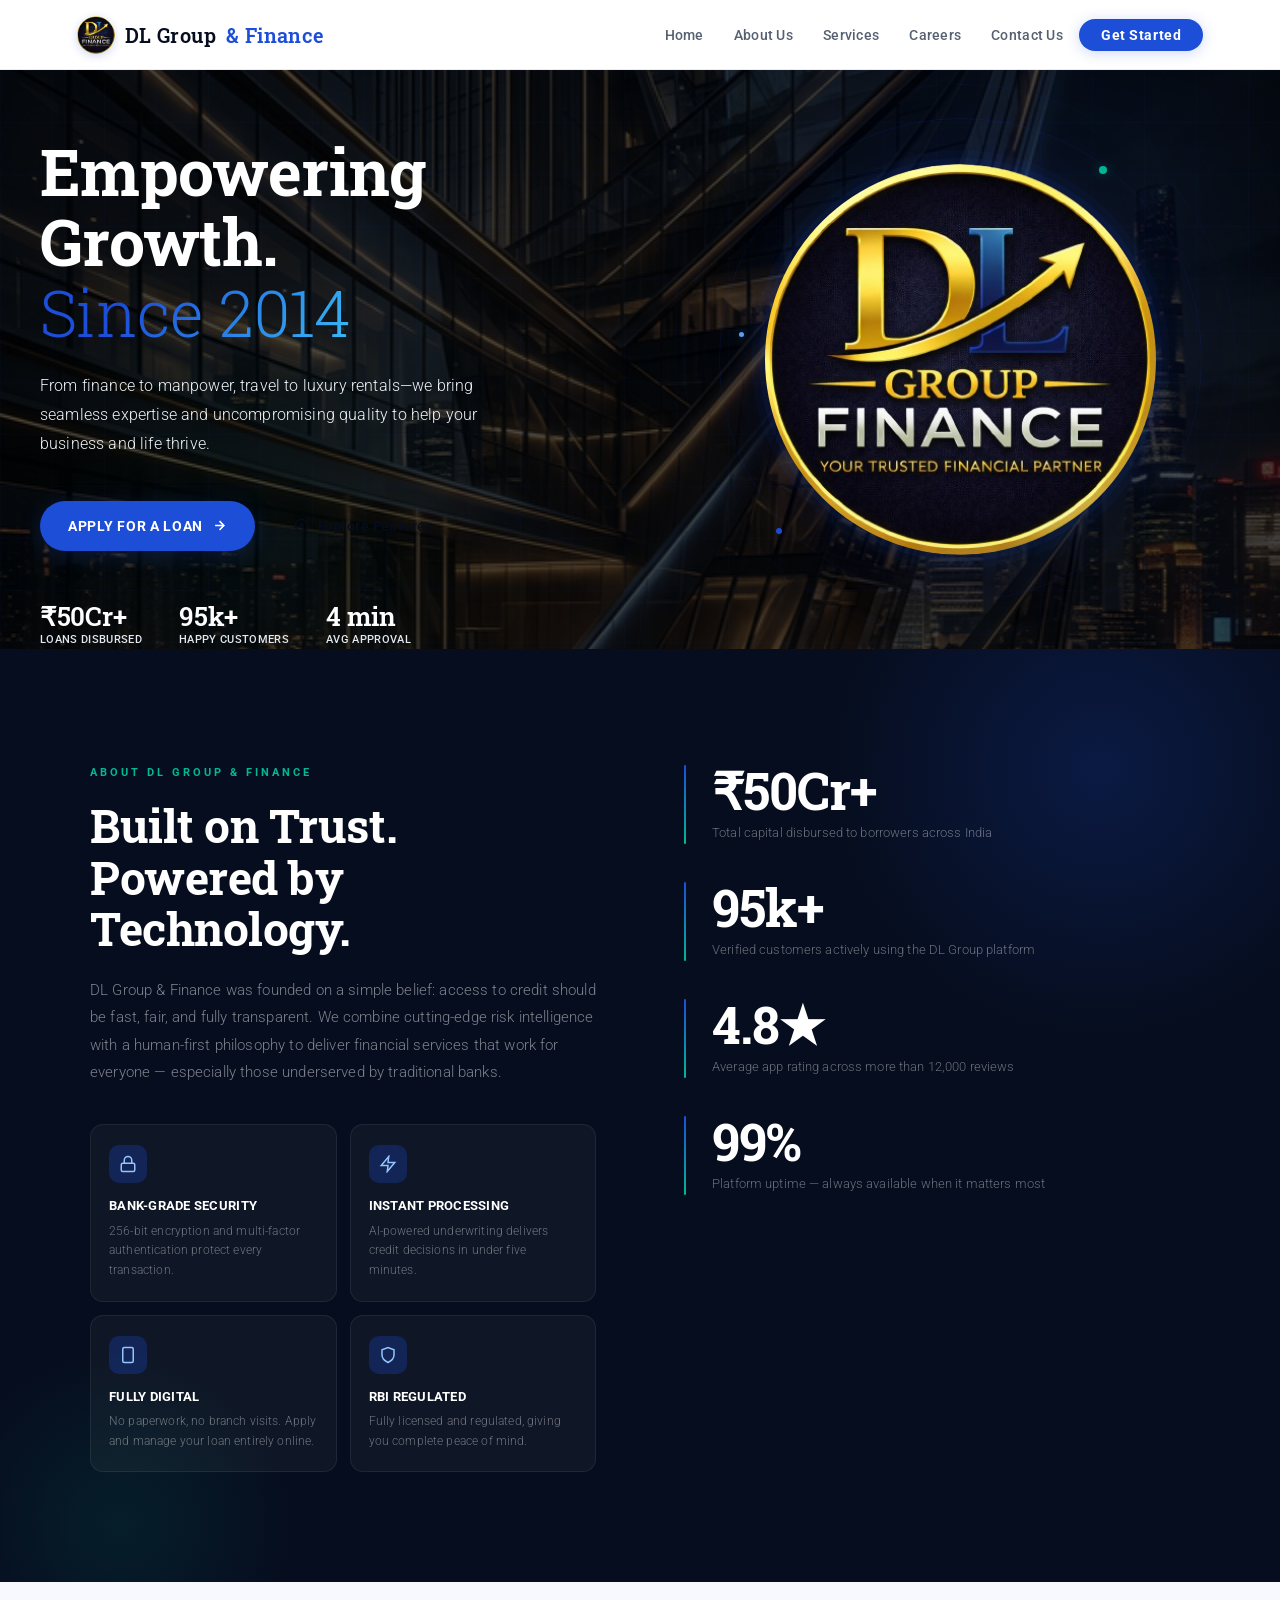
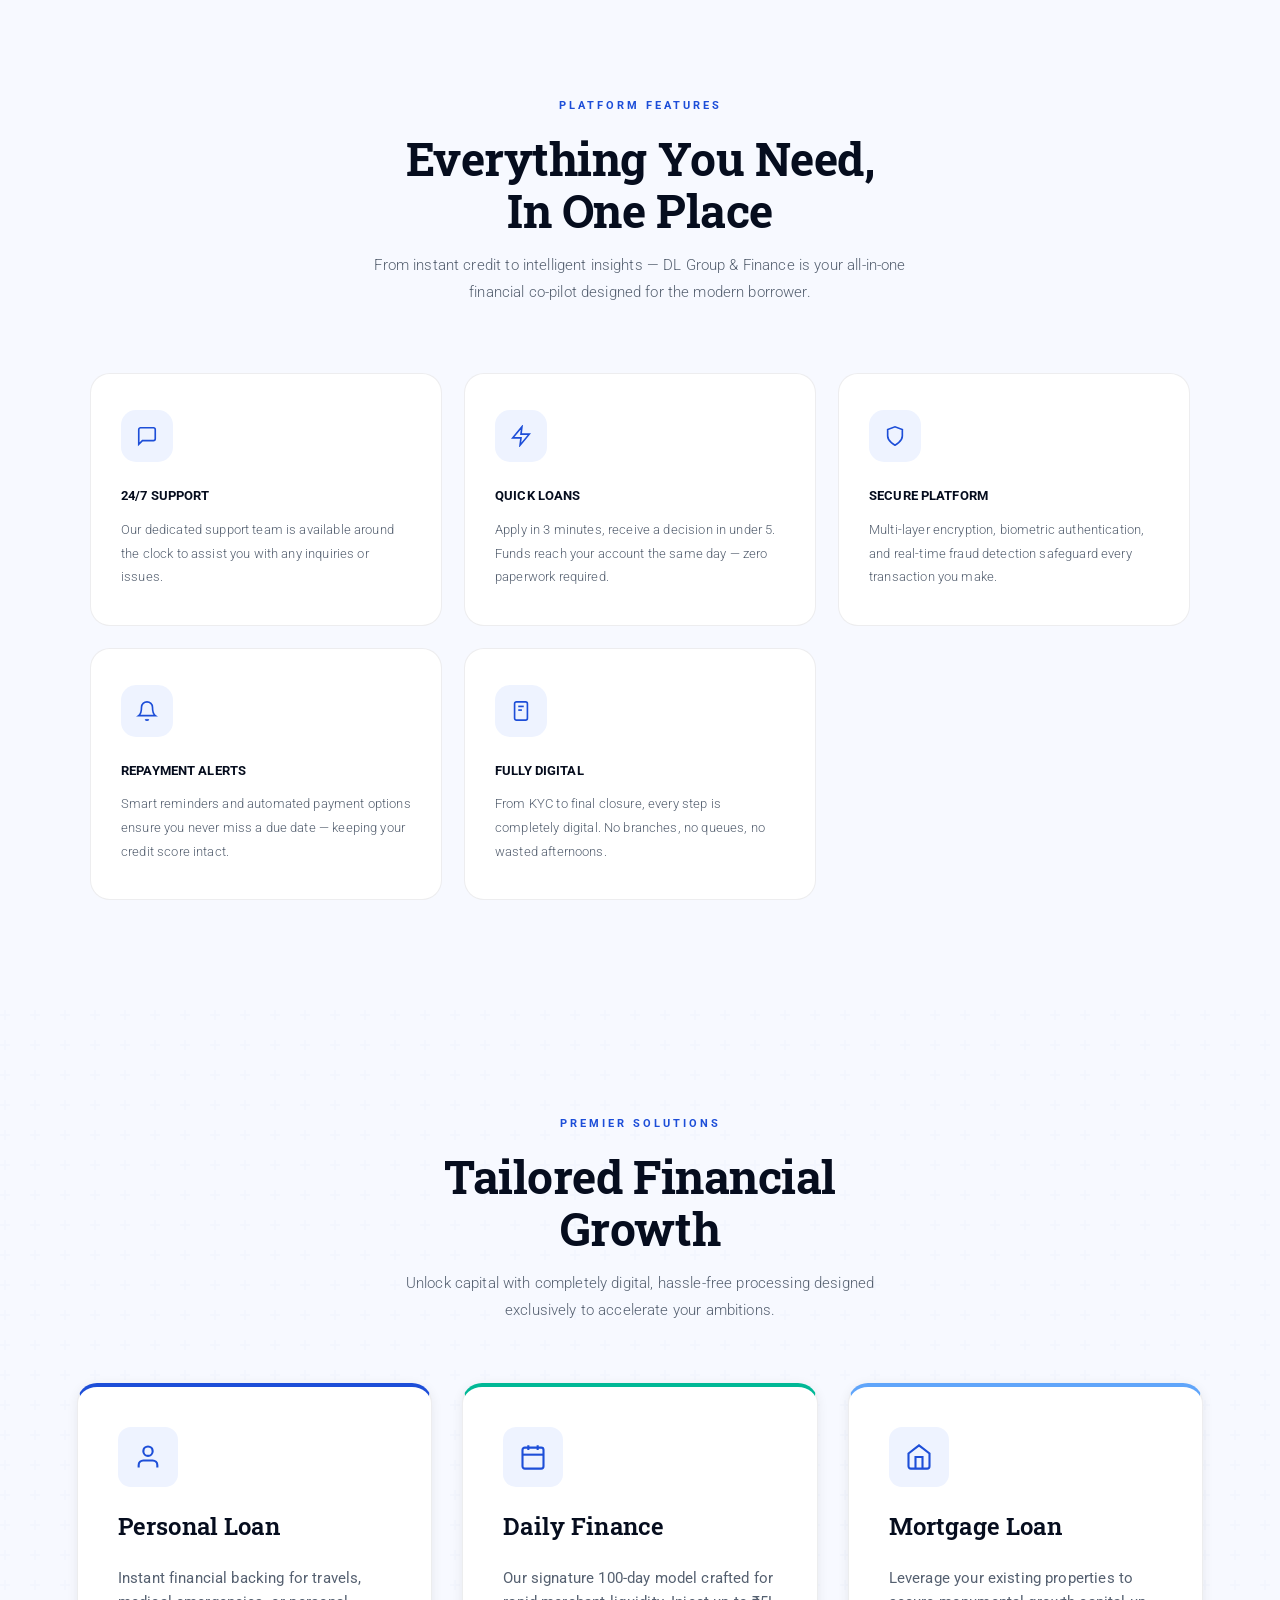
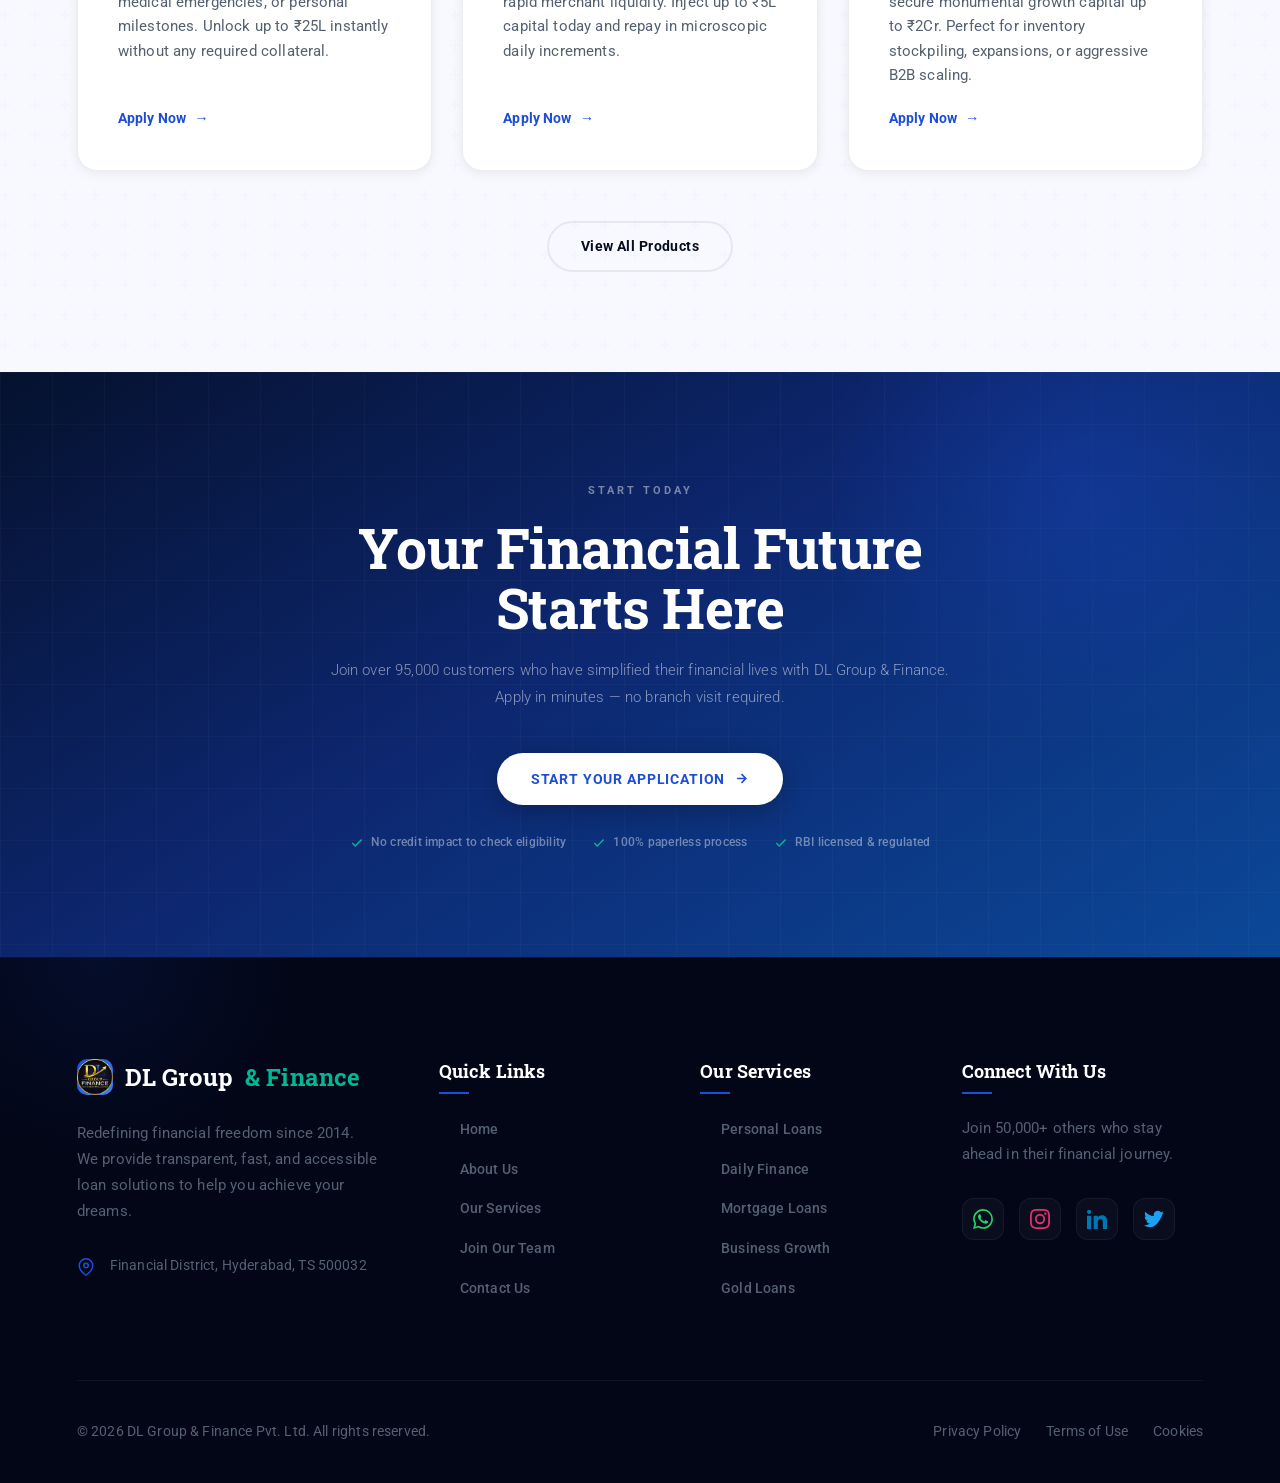
==== index.html @ 37308abe "Initial commit - Comprehensive UI/UX update and responsive fixes" ====
<!DOCTYPE html>
<html lang="en">

<head>
    <meta charset="UTF-8">
    <meta name="viewport" content="width=device-width, initial-scale=1.0">
    <title>DL Group &amp; Finance — Smart Lending, Simplified</title>
    <link rel="preconnect" href="https://fonts.googleapis.com">
    <link
        href="https://fonts.googleapis.com/css2?family=Roboto:ital,wght@0,300;0,400;0,500;0,700;0,900;1,300;1,400;1,500&family=Roboto+Slab:wght@300;400;500;600;700&display=swap"
        rel="stylesheet">
    <link rel="stylesheet" href="style.css">
</head>

<body>

    <div id="loader" role="status" aria-label="Loading DL Group &amp; Finance">
        <div
            style="margin-bottom: 20px; width: 100px; height: 100px; border-radius: 50%; overflow: hidden; box-shadow: 0 0 20px rgba(0,0,0,0.5);">
            <img src="dl_logo_circle.png" alt="DL Logo" style="width: 100%; height: 100%; object-fit: cover;">
        </div>
        <div class="loader-mark">DL Group <span>&amp; Finance</span></div>
        <div class="loader-track">
            <div class="loader-fill"></div>
        </div>
    </div>
    <nav id="navbar">
        <a href="index.html" class="nav-logo">
            <div class="nav-logo-badge">
                <img src="dl_logo_circle.png" alt="DL Logo">
            </div>
            DL Group <span>&amp; Finance</span>
        </a>
        <ul class="nav-links">
            <li><a href="index.html">Home</a></li>
            <li><a href="about.html">About Us</a></li>
            <li><a href="services.html">Services</a></li>
            <li><a href="careers.html">Careers</a></li>
            <li><a href="contact.html">Contact Us</a></li>
            <li><a href="contact.html" class="nav-cta">Get Started</a></li>
        </ul>
        <button class="hamburger" id="hamburger" aria-label="Toggle menu" aria-expanded="false">
            <span></span><span></span><span></span>
        </button>
    </nav>
    <div class="mobile-menu" id="mobileMenu">
        <a href="index.html">Home</a>
        <a href="about.html">About Us</a>
        <a href="services.html">Services</a>
        <a href="careers.html">Careers</a>
        <a href="contact.html">Contact Us</a>
        <a href="contact.html" class="nav-cta">Get Started</a>
    </div>

    <!-- HERO -->
    <section id="home">
        <div class="hero-orb orb-1"></div>
        <div class="hero-orb orb-2"></div>
        <div class="hero-inner">

            <div class="hero-content">
                <div class="hero-pill">
                    <div class="hero-pill-dot">
                        <svg width="10" height="10" fill="none" stroke="currentColor" stroke-width="2.5"
                            viewBox="0 0 24 24">
                            <path d="M13 2L3 14h9l-1 8 10-12h-9l1-8z" />
                        </svg>
                    </div>
                    Your Trusted Financial Partner
                </div>
                <h1 class="hero-title">Empowering Growth.<br><em>Since 2014</em></h1>
                <p class="hero-sub">From finance to manpower, travel to luxury rentals—we bring seamless expertise and
                    uncompromising quality to help your business and life thrive.</p>
                <div class="hero-actions">
                    <a href="services.html" class="btn-primary">
                        Apply for a Loan
                        <svg class="arr" width="15" height="15" fill="none" stroke="currentColor" stroke-width="2.5"
                            viewBox="0 0 24 24">
                            <path d="M5 12h14M12 5l7 7-7 7" />
                        </svg>
                    </a>
                    <a href="services.html" class="btn-ghost">
                        <svg width="15" height="15" fill="none" stroke="currentColor" stroke-width="2"
                            viewBox="0 0 24 24">
                            <circle cx="12" cy="12" r="10" />
                            <path d="M10 15l5-3-5-3v6z" />
                        </svg>
                        Explore Features
                    </a>
                </div>
                <div class="hero-trust">
                    <div class="trust-item"><span class="trust-val">₹50Cr+</span><span class="trust-lbl">Loans
                            Disbursed</span></div>
                    <div class="trust-div"></div>
                    <div class="trust-item"><span class="trust-val">95k+</span><span class="trust-lbl">Happy
                            Customers</span></div>
                    <div class="trust-div"></div>
                    <div class="trust-item"><span class="trust-val">4 min</span><span class="trust-lbl">Avg
                            Approval</span></div>
                </div>
            </div>

            <div class="hero-visual">
                <div class="logo-showcase">
                    <!-- Animated rings -->
                    <div class="logo-ring logo-ring-1"></div>
                    <div class="logo-ring logo-ring-2"></div>
                    <div class="logo-ring logo-ring-3"></div>

                    <!-- Orbital dots -->
                    <div class="orbit-dot orbit-dot-1"></div>
                    <div class="orbit-dot orbit-dot-2"></div>
                    <div class="orbit-dot orbit-dot-3"></div>

                    <!-- Round logo -->
                    <div class="logo-img-wrapper">
                        <img src="dl_logo_circle.png" alt="DL Group & Finance Logo">
                    </div>

                    <!-- Removed Floating widgets as requested -->
                </div>
            </div>

        </div>
    </section>

    <!-- ABOUT -->
    <section id="about">
        <div class="about-inner">
            <div class="reveal">
                <span class="eyebrow">About DL Group &amp; Finance</span>
                <h2 class="about-title">Built on Trust.<br>Powered by Technology.</h2>
                <p class="about-body">DL Group &amp; Finance was founded on a simple belief: access to credit should be
                    fast, fair, and fully transparent. We combine cutting-edge risk intelligence with a human-first
                    philosophy to deliver financial services that work for everyone — especially those underserved by
                    traditional banks.</p>
                <div class="pillars">
                    <div class="pillar reveal d1">
                        <div class="pillar-icon">
                            <svg width="18" height="18" fill="none" stroke="currentColor" stroke-width="2"
                                viewBox="0 0 24 24">
                                <rect x="3" y="11" width="18" height="11" rx="2" />
                                <path d="M7 11V7a5 5 0 0 1 10 0v4" />
                            </svg>
                        </div>
                        <div class="pillar-t">Bank-Grade Security</div>
                        <div class="pillar-d">256-bit encryption and multi-factor authentication protect every
                            transaction.</div>
                    </div>
                    <div class="pillar reveal d2">
                        <div class="pillar-icon">
                            <svg width="18" height="18" fill="none" stroke="currentColor" stroke-width="2"
                                viewBox="0 0 24 24">
                                <path d="M13 2L3 14h9l-1 8 10-12h-9l1-8z" />
                            </svg>
                        </div>
                        <div class="pillar-t">Instant Processing</div>
                        <div class="pillar-d">AI-powered underwriting delivers credit decisions in under five minutes.
                        </div>
                    </div>
                    <div class="pillar reveal d3">
                        <div class="pillar-icon">
                            <svg width="18" height="18" fill="none" stroke="currentColor" stroke-width="2"
                                viewBox="0 0 24 24">
                                <rect x="5" y="2" width="14" height="20" rx="2" />
                                <line x1="12" y1="18" x2="12.01" y2="18" />
                            </svg>
                        </div>
                        <div class="pillar-t">Fully Digital</div>
                        <div class="pillar-d">No paperwork, no branch visits. Apply and manage your loan entirely
                            online.</div>
                    </div>
                    <div class="pillar reveal d4">
                        <div class="pillar-icon">
                            <svg width="18" height="18" fill="none" stroke="currentColor" stroke-width="2"
                                viewBox="0 0 24 24">
                                <path d="M12 22s8-4 8-10V5l-8-3-8 3v7c0 6 8 10 8 10z" />
                            </svg>
                        </div>
                        <div class="pillar-t">RBI Regulated</div>
                        <div class="pillar-d">Fully licensed and regulated, giving you complete peace of mind.</div>
                    </div>
                </div>
            </div>

            <div class="about-stats reveal d2">
                <div class="bstat">
                    <div class="bstat-num">₹50<span>Cr+</span></div>
                    <div class="bstat-lbl">Total capital disbursed to borrowers across India</div>
                </div>
                <div class="bstat">
                    <div class="bstat-num">95<span>k+</span></div>
                    <div class="bstat-lbl">Verified customers actively using the DL Group platform</div>
                </div>
                <div class="bstat">
                    <div class="bstat-num">4.8<span>★</span></div>
                    <div class="bstat-lbl">Average app rating across more than 12,000 reviews</div>
                </div>
                <div class="bstat">
                    <div class="bstat-num">99<span>%</span></div>
                    <div class="bstat-lbl">Platform uptime — always available when it matters most</div>
                </div>
            </div>
        </div>
    </section>

    <!-- FEATURES -->
    <section id="features">
        <div class="sec-head reveal">
            <span class="eyebrow" style="color:var(--primary);">Platform Features</span>
            <h2 class="sec-title">Everything You Need,<br>In One Place</h2>
            <p class="sec-sub">From instant credit to intelligent insights — DL Group &amp; Finance is your all-in-one
                financial co-pilot designed for the modern borrower.</p>
        </div>
        <div class="feat-grid">

            <div class="feat-card reveal d1">
                <div class="feat-icon">
                    <svg width="22" height="22" fill="none" stroke="currentColor" stroke-width="1.8"
                        viewBox="0 0 24 24">
                        <path d="M21 15a2 2 0 0 1-2 2H7l-4 4V5a2 2 0 0 1 2-2h14a2 2 0 0 1 2 2z" />
                    </svg>
                </div>
                <div class="feat-t">24/7 Support</div>
                <div class="feat-d">Our dedicated support team is available around the clock to assist you with any
                    inquiries or issues.</div>
            </div>

            <div class="feat-card reveal d3">
                <div class="feat-icon">
                    <svg width="22" height="22" fill="none" stroke="currentColor" stroke-width="1.8"
                        viewBox="0 0 24 24">
                        <path d="M13 2L3 14h9l-1 8 10-12h-9l1-8z" />
                    </svg>
                </div>
                <div class="feat-t">Quick Loans</div>
                <div class="feat-d">Apply in 3 minutes, receive a decision in under 5. Funds reach your account the same
                    day — zero paperwork required.</div>
            </div>

            <div class="feat-card reveal d1">
                <div class="feat-icon">
                    <svg width="22" height="22" fill="none" stroke="currentColor" stroke-width="1.8"
                        viewBox="0 0 24 24">
                        <path d="M12 22s8-4 8-10V5l-8-3-8 3v7c0 6 8 10 8 10z" />
                    </svg>
                </div>
                <div class="feat-t">Secure Platform</div>
                <div class="feat-d">Multi-layer encryption, biometric authentication, and real-time fraud detection
                    safeguard every transaction you make.</div>
            </div>

            <div class="feat-card reveal d2">
                <div class="feat-icon">
                    <svg width="22" height="22" fill="none" stroke="currentColor" stroke-width="1.8"
                        viewBox="0 0 24 24">
                        <path d="M18 8A6 6 0 0 0 6 8c0 7-3 9-3 9h18s-3-2-3-9" />
                        <path d="M13.73 21a2 2 0 0 1-3.46 0" />
                    </svg>
                </div>
                <div class="feat-t">Repayment Alerts</div>
                <div class="feat-d">Smart reminders and automated payment options ensure you never miss a due date —
                    keeping your credit score intact.</div>
            </div>

            <div class="feat-card reveal d3">
                <div class="feat-icon">
                    <svg width="22" height="22" fill="none" stroke="currentColor" stroke-width="1.8"
                        viewBox="0 0 24 24">
                        <rect x="5" y="2" width="14" height="20" rx="2" />
                        <line x1="9" y1="7" x2="15" y2="7" />
                        <line x1="9" y1="11" x2="13" y2="11" />
                        <line x1="12" y1="18" x2="12.01" y2="18" />
                    </svg>
                </div>
                <div class="feat-t">Fully Digital</div>
                <div class="feat-d">From KYC to final closure, every step is completely digital. No branches, no queues,
                    no wasted afternoons.</div>
            </div>

        </div>
    </section>

    <!-- CORE SERVICES -->
    <section id="core-services" style="padding: 100px 6%;">
        <div style="max-width: 1200px; margin: 0 auto;">
            <div class="sec-head reveal" style="text-align: center; margin-bottom: 60px;">
                <span class="eyebrow" style="color:var(--primary);">Premier Solutions</span>
                <h2 class="sec-title">Tailored Financial Growth</h2>
                <p class="sec-sub" style="max-width: 600px; margin: 0 auto;">Unlock capital with completely digital,
                    hassle-free processing designed exclusively to accelerate your ambitions.</p>
            </div>

            <div style="display: grid; grid-template-columns: repeat(auto-fit, minmax(320px, 1fr)); gap: 30px;">

                <!-- Service 1 -->
                <div class="core-card reveal d1">
                    <div class="core-icon">
                        <svg width="28" height="28" fill="none" stroke="currentColor" stroke-width="1.8"
                            viewBox="0 0 24 24">
                            <path d="M20 21v-2a4 4 0 0 0-4-4H8a4 4 0 0 0-4 4v2" />
                            <circle cx="12" cy="7" r="4" />
                        </svg>
                    </div>
                    <h3>Personal Loan</h3>
                    <p>Instant financial backing for travels, medical emergencies, or personal milestones. Unlock up to
                        ₹25L instantly without any required collateral.</p>
                    <a href="https://wa.me/919990000000?text=Hi%20DL%20Group%20Team!%20I'm%20interested%20in%20applying%20for%20a%20Personal%20Loan.%20Could%20you%20please%20share%20more%20details%20regarding%20the%20interest%20rates,%20eligibility%20requirements,%20and%20the%20complete%20application%20procedure?%20Thanks!"
                        target="_blank" class="core-link">Apply Now <span>&rarr;</span></a>
                </div>

                <!-- Service 2 -->
                <div class="core-card reveal d2">
                    <div class="core-icon">
                        <svg width="28" height="28" fill="none" stroke="currentColor" stroke-width="1.8"
                            viewBox="0 0 24 24">
                            <rect x="3" y="4" width="18" height="18" rx="2" />
                            <line x1="16" y1="2" x2="16" y2="6" />
                            <line x1="8" y1="2" x2="8" y2="6" />
                            <line x1="3" y1="10" x2="21" y2="10" />
                            <path d="M8 14h.01M12 14h.01M16 14h.01M8 18h.01M12 18h.01" />
                        </svg>
                    </div>
                    <h3>Daily Finance</h3>
                    <p>Our signature 100-day model crafted for rapid merchant liquidity. Inject up to ₹5L capital today
                        and repay in microscopic daily increments.</p>
                    <a href="https://wa.me/919990000000?text=Hi%20DL%20Group%20Team!%20I'm%20interested%20in%20your%20Daily%20Finance%20Loan%20specifically%20designed%20for%20business%20owners%20and%20shopkeepers.%20Could%20you%20please%20provide%20more%20details%20on%20the%20100-day%20structure%20and%20daily%20collection%20process?%20Thanks!"
                        target="_blank" class="core-link">Apply Now <span>&rarr;</span></a>
                </div>

                <!-- Service 3 -->
                <div class="core-card reveal d3">
                    <div class="core-icon">
                        <svg width="28" height="28" fill="none" stroke="currentColor" stroke-width="1.8"
                            viewBox="0 0 24 24">
                            <path d="M3 9l9-7 9 7v11a2 2 0 0 1-2 2H5a2 2 0 0 1-2-2z"></path>
                            <polyline points="9 22 9 12 15 12 15 22"></polyline>
                        </svg>
                    </div>
                    <h3>Mortgage Loan</h3>
                    <p>Leverage your existing properties to secure monumental growth capital up to ₹2Cr. Perfect for
                        inventory stockpiling, expansions, or aggressive B2B scaling.</p>
                    <a href="https://wa.me/919990000000?text=Hi%20DL%20Group%20Team!%20I'm%20reaching%20out%20to%20apply%20for%20a%20Mortgage%20Loan.%20Could%20you%20please%20provide%20me%20with%20information%20regarding%20the%20property%20appraisal%20process,%20maximum%20loan%20amounts,%20and%20the%20required%20GST/Business%20documents?%20Thank%20you."
                        target="_blank" class="core-link">Apply Now <span>&rarr;</span></a>
                </div>

            </div>

            <div style="text-align: center; margin-top: 50px;" class="reveal">
                <a href="services.html" class="btn-ghost"
                    style="border-width:2px; padding: 12px 32px; font-weight: 700;">View All Products</a>
            </div>
        </div>
    </section>

    <!-- CTA -->
    <section id="cta">
        <div class="cta-inner reveal">
            <span class="cta-eyebrow">Start Today</span>
            <h2 class="cta-title">Your Financial Future<br>Starts Here</h2>
            <p class="cta-sub">Join over 95,000 customers who have simplified their financial lives with DL Group &amp;
                Finance. Apply in minutes — no branch visit required.</p>
            <a href="https://wa.me/919990000000?text=Hi,%20I'm%20interested%20in%20starting%20a%20loan%20application!"
                target="_blank" class="btn-white">
                Start Your Application
                <svg class="arr" width="15" height="15" fill="none" stroke="currentColor" stroke-width="2.5"
                    viewBox="0 0 24 24">
                    <path d="M5 12h14M12 5l7 7-7 7" />
                </svg>
            </a>
            <div class="cta-trust">
                <span class="cta-trust-item">
                    <svg width="14" height="14" fill="none" stroke="currentColor" stroke-width="2.5"
                        viewBox="0 0 24 24">
                        <polyline points="20 6 9 17 4 12" />
                    </svg>
                    No credit impact to check eligibility
                </span>
                <span class="cta-trust-item">
                    <svg width="14" height="14" fill="none" stroke="currentColor" stroke-width="2.5"
                        viewBox="0 0 24 24">
                        <polyline points="20 6 9 17 4 12" />
                    </svg>
                    100% paperless process
                </span>
                <span class="cta-trust-item">
                    <svg width="14" height="14" fill="none" stroke="currentColor" stroke-width="2.5"
                        viewBox="0 0 24 24">
                        <polyline points="20 6 9 17 4 12" />
                    </svg>
                    RBI licensed &amp; regulated
                </span>
            </div>
        </div>
    </section>

    <script>
        // Loader
        window.addEventListener('load', () => { setTimeout(() => document.getElementById('loader').classList.add('hidden'), 800); });

        const hamburger = document.getElementById('hamburger');
        const mobileMenu = document.getElementById('mobileMenu');
        hamburger.addEventListener('click', () => {
            const open = mobileMenu.classList.toggle('open');
            hamburger.classList.toggle('open', open);
        });

        window.addEventListener('scroll', () => {
            const navbar = document.getElementById('navbar');
            if (navbar) navbar.classList.toggle('scrolled', window.scrollY > 10);
        });

        // Scroll reveal
        const revealObs = new IntersectionObserver(entries => {
            entries.forEach(e => { if (e.isIntersecting) { e.target.classList.add('visible'); revealObs.unobserve(e.target); } });
        }, { threshold: 0.1 });
        document.querySelectorAll('.reveal').forEach(el => revealObs.observe(el));

        // Stat border line + counter animation
        function animateCounter(el, target, prefix, suffix, duration) {
            let start = null;
            const isFloat = target % 1 !== 0;
            const step = (ts) => {
                if (!start) start = ts;
                const progress = Math.min((ts - start) / duration, 1);
                const eased = 1 - Math.pow(1 - progress, 3);
                const current = isFloat ? (eased * target).toFixed(1) : Math.floor(eased * target);
                el.textContent = prefix + current + suffix;
                if (progress < 1) requestAnimationFrame(step);
                else el.textContent = prefix + target + suffix;
            };
            requestAnimationFrame(step);
        }

        const statData = [
            { prefix: '₹', target: 50, suffix: 'Cr+' },
            { prefix: '', target: 95, suffix: 'k+' },
            { prefix: '', target: 4.8, suffix: '★' },
            { prefix: '', target: 99, suffix: '%' }
        ];

        const statObs = new IntersectionObserver(entries => {
            entries.forEach(e => {
                if (e.isIntersecting) {
                    const bstats = document.querySelectorAll('.bstat');
                    bstats.forEach((bs, i) => {
                        bs.classList.add('visible-stat');
                        const numEl = bs.querySelector('.bstat-num');
                        if (numEl && statData[i]) {
                            const d = statData[i];
                            setTimeout(() => animateCounter(numEl, d.target, d.prefix, d.suffix, 1200), i * 120);
                        }
                    });
                    statObs.disconnect();
                }
            });
        }, { threshold: 0.3 });
        const firstStat = document.querySelector('.bstat');
        if (firstStat) statObs.observe(firstStat);

        // Tab ripple effect
        document.querySelectorAll('.tab-btn').forEach(btn => {
            btn.addEventListener('click', function (e) {
                const r = document.createElement('span');
                const rect = this.getBoundingClientRect();
                const size = Math.max(rect.width, rect.height);
                r.className = 'ripple';
                r.style.cssText = `width:${size}px;height:${size}px;left:${e.clientX - rect.left - size / 2}px;top:${e.clientY - rect.top - size / 2}px`;
                this.appendChild(r);
                setTimeout(() => r.remove(), 500);
            });
        });

        // Tab filter
        document.querySelectorAll('.tab-btn').forEach(btn => {
            btn.addEventListener('click', () => {
                document.querySelectorAll('.tab-btn').forEach(b => b.classList.remove('active'));
                btn.classList.add('active');
                const f = btn.dataset.filter;
                document.querySelectorAll('.loan-card').forEach(c => {
                    c.classList.toggle('hidden-card', f !== 'all' && c.dataset.category !== f);
                });
            });
        });

        // Smooth anchors
        document.querySelectorAll('a[href^="#"]').forEach(a => {
            a.addEventListener('click', e => {
                const t = document.querySelector(a.getAttribute('href'));
                if (t) { e.preventDefault(); t.scrollIntoView({ behavior: 'smooth', block: 'start' }); }
            });
        });
    </script>
    <footer id="main-footer">
        <div class="footer-grid">
            <!-- Column 1: Company -->
            <div class="footer-col">
                <a href="index.html" class="footer-logo">
                    <div class="footer-logo-icon">
                        <img src="dl_logo_circle.png" alt="Logo"
                            style="width:100%; height:100%; border-radius:50%; object-fit:cover;">
                    </div>
                    DL Group <span>&amp; Finance</span>
                </a>
                <p class="footer-desc">Redefining financial freedom since 2014. We provide transparent, fast, and
                    accessible loan solutions to help you achieve your dreams.</p>
                <div class="footer-contact">
                    <div class="c-item">
                        <svg class="c-icon" width="18" height="18" fill="none" stroke="currentColor" stroke-width="2"
                            viewBox="0 0 24 24">
                            <path d="M21 10c0 7-9 13-9 13s-9-6-9-13a9 9 0 0 1 18 0z" />
                            <circle cx="12" cy="10" r="3" />
                        </svg>
                        <p class="c-text">Financial District, Hyderabad, TS 500032</p>
                    </div>
                </div>
            </div>

            <!-- Column 2: Quick Links -->
            <div class="footer-col">
                <h4 class="footer-h4">Quick Links</h4>
                <ul class="footer-nav">
                    <li><a href="index.html">Home</a></li>
                    <li><a href="about.html">About Us</a></li>
                    <li><a href="services.html">Our Services</a></li>
                    <li><a href="careers.html">Join Our Team</a></li>
                    <li><a href="contact.html">Contact Us</a></li>
                </ul>
            </div>

            <!-- Column 3: Services -->
            <div class="footer-col">
                <h4 class="footer-h4">Our Services</h4>
                <ul class="footer-nav">
                    <li><a href="services.html">Personal Loans</a></li>
                    <li><a href="services.html">Daily Finance</a></li>
                    <li><a href="services.html">Mortgage Loans</a></li>
                    <li><a href="services.html">Business Growth</a></li>
                    <li><a href="services.html">Gold Loans</a></li>
                </ul>
            </div>

            <!-- Column 4: Stay Connected -->
            <div class="footer-col">
                <h4 class="footer-h4">Connect With Us</h4>
                <p class="footer-desc">Join 50,000+ others who stay ahead in their financial journey.</p>
                <div class="footer-social">
                    <a href="https://wa.me/919990000000" target="_blank" aria-label="WhatsApp"
                        style="color: #25D366;"><svg width="20" height="20" fill="currentColor" viewBox="0 0 24 24">
                            <path
                                d="M17.472 14.382c-.297-.149-1.758-.867-2.03-.967-.273-.099-.471-.148-.67.15-.197.297-.767.966-.94 1.164-.173.199-.347.223-.644.075-.297-.15-1.255-.463-2.39-1.475-.883-.788-1.48-1.761-1.653-2.059-.173-.297-.018-.458.13-.606.134-.133.298-.347.446-.52.149-.174.198-.298.298-.497.099-.198.05-.371-.025-.52-.075-.149-.669-1.612-.916-2.207-.242-.579-.487-.5-.669-.51-.173-.008-.371-.01-.57-.01-.198 0-.52.074-.792.372-.272.297-1.04 1.016-1.04 2.479 0 1.462 1.065 2.875 1.213 3.074.149.198 2.096 3.2 5.077 4.487.709.306 1.262.489 1.694.625.712.227 1.36.195 1.871.118.571-.085 1.758-.719 2.006-1.413.248-.694.248-1.289.173-1.413-.074-.124-.272-.198-.57-.347m-5.421 7.403h-.004a9.87 9.87 0 01-5.031-1.378l-.361-.214-3.741.982.998-3.648-.235-.374a9.86 9.86 0 01-1.51-5.26c.001-5.45 4.436-9.884 9.888-9.884 2.64 0 5.122 1.03 6.988 2.898a9.825 9.825 0 012.893 6.994c-.003 5.45-4.437 9.884-9.885 9.884m8.413-18.297A11.815 11.815 0 0012.05 0C5.495 0 .16 5.335.157 11.892c0 2.096.547 4.142 1.588 5.945L.057 24l6.305-1.654a11.882 11.882 0 005.683 1.448h.005c6.554 0 11.89-5.335 11.893-11.893a11.821 11.821 0 00-3.48-8.413z" />
                        </svg></a>
                    <a href="https://instagram.com/dlfinance" target="_blank" aria-label="Instagram"
                        style="color: #E1306C;"><svg width="20" height="20" fill="currentColor" viewBox="0 0 24 24">
                            <path
                                d="M12 2.163c3.204 0 3.584.012 4.85.07 3.252.148 4.771 1.691 4.919 4.919.058 1.265.069 1.645.069 4.849 0 3.205-.012 3.584-.069 4.849-.149 3.225-1.664 4.771-4.919 4.919-1.266.058-1.644.07-4.85.07-3.204 0-3.584-.012-4.849-.07-3.26-.149-4.771-1.699-4.919-4.92-.058-1.265-.07-1.644-.07-4.849 0-3.204.013-3.583.07-4.849.149-3.227 1.664-4.771 4.919-4.919 1.266-.057 1.645-.069 4.849-.069zM12 0C8.741 0 8.333.014 7.053.072 2.695.272.273 2.69.073 7.052.014 8.333 0 8.741 0 12c0 3.259.014 3.668.072 4.948.203 4.358 2.618 6.78 6.98 6.98C8.333 23.986 8.741 24 12 24c3.259 0 3.668-.014 4.948-.072 4.354-.2 6.782-2.618 6.979-6.98.059-1.28.073-1.689.073-4.948 0-3.259-.014-3.667-.072-4.947-.196-4.354-2.617-6.78-6.979-6.98C15.668.014 15.259 0 12 0zm0 5.838a6.162 6.162 0 100 12.324 6.162 6.162 0 000-12.324zM12 16a4 4 0 110-8 4 4 0 010 8zm6.406-11.845a1.44 1.44 0 100 2.881 1.44 1.44 0 000-2.88z" />
                        </svg></a>
                    <a href="https://linkedin.com/company/dl-group-finance" target="_blank" aria-label="LinkedIn"
                        style="color: #0077b5;"><svg width="20" height="20" fill="currentColor" viewBox="0 0 24 24">
                            <path
                                d="M4.98 3.5c0 1.381-1.11 2.5-2.48 2.5s-2.48-1.119-2.48-2.5c0-1.38 1.11-2.5 2.48-2.5s2.48 1.12 2.48 2.5zm.02 4.5h-5v16h5v-16zm7.982 0h-4.968v16h4.969v-8.399c0-4.67 6.029-5.052 6.029 0v8.399h4.988v-10.131c0-7.88-8.922-7.593-11.018-3.714v-2.155z" />
                        </svg></a>
                    <a href="https://twitter.com/dlfinance" target="_blank" aria-label="Twitter"
                        style="color: #1DA1F2;"><svg width="20" height="20" fill="currentColor" viewBox="0 0 24 24">
                            <path
                                d="M23.953 4.57a10 10 0 01-2.825.775 4.958 4.958 0 002.163-2.723c-.951.555-2.005.959-3.127 1.184a4.92 4.92 0 00-8.384 4.482C7.69 8.095 4.067 6.13 1.64 3.162a4.822 4.822 0 00-.666 2.475c0 1.71.87 3.213 2.188 4.096a4.904 4.904 0 01-2.228-.616v.06a4.923 4.923 0 003.946 4.827 4.996 4.996 0 01-2.212.085 4.936 4.936 0 004.604 3.417 9.867 9.867 0 01-6.102 2.105c-.39 0-.779-.023-1.17-.067a13.995 13.995 0 007.557 2.209c9.053 0 13.998-13.985 13.998-13.985 0-.21 0-.42-.015-.63A9.935 9.935 0 0024 4.59z" />
                        </svg></a>
                </div>
            </div>
        </div>

        <div class="footer-bottom">
            <span class="footer-copy">© 2026 DL Group &amp; Finance Pvt. Ltd. All rights reserved.</span>
            <div class="footer-legal">
                <a href="#">Privacy Policy</a>
                <a href="#">Terms of Use</a>
                <a href="#">Cookies</a>
            </div>
        </div>
    </footer>
</body>

</html>
---- style.css ----
:root {
            --ink: #060d1e;
            --ink-60: rgba(6, 13, 30, 0.6);
            --ink-35: rgba(6, 13, 30, 0.35);
            --slate: #556070;
            --sky: #eef3ff;
            --primary: #1d4ed8;
            --primary-dark: #1539b8;
            --primary-glow: rgba(29, 78, 216, 0.22);
            --accent: #00b896;
            --surface: #ffffff;
            --surface-2: #f7f9ff;
            --surface-3: #f1f4fb;
            --border: rgba(29, 78, 216, 0.1);
            --border-subtle: rgba(6, 13, 30, 0.07);
            --shadow-xs: 0 1px 4px rgba(6, 13, 30, 0.05);
            --shadow-sm: 0 2px 12px rgba(6, 13, 30, 0.07);
            --shadow-md: 0 8px 36px rgba(6, 13, 30, 0.10);
            --shadow-lg: 0 20px 64px rgba(6, 13, 30, 0.13);
            --shadow-xl: 0 32px 96px rgba(6, 13, 30, 0.16);
            --radius: 20px;
            --radius-sm: 13px;
            --radius-xs: 8px;
        }

        *,
        *::before,
        *::after {
            box-sizing: border-box;
            margin: 0;
            padding: 0;
        }

        html {
            scroll-behavior: smooth;
            -webkit-font-smoothing: antialiased;
            text-rendering: optimizeLegibility;
            overflow-x: hidden;
        }

        body {
            font-family: 'Roboto', sans-serif;
            color: var(--ink);
            background: var(--surface);
            overflow-x: hidden;
            width: 100%;
            line-height: 1.6;
            font-size: 15px;
            font-weight: 400;
            letter-spacing: 0.01em;
            position: relative;
        }

        /* ════════════════════════════════════
     LOADER
  ════════════════════════════════════ */
        #loader {
            position: fixed;
            inset: 0;
            z-index: 9999;
            background: linear-gradient(148deg, #05112e 0%, #0d2770 52%, #0a4898 100%);
            display: flex;
            flex-direction: column;
            align-items: center;
            justify-content: center;
            gap: 28px;
            transition: opacity 0.8s cubic-bezier(.4, 0, .2, 1), visibility 0.8s;
        }

        #loader.hidden {
            opacity: 0;
            visibility: hidden;
        }

        .loader-mark {
            font-family: 'Roboto Slab', serif;
            font-size: 2.2rem;
            font-weight: 500;
            color: #fff;
            letter-spacing: 0.02em;
            opacity: 0;
            animation: riseUp 0.65s 0.2s cubic-bezier(.4, 0, .2, 1) forwards;
        }

        .loader-mark span {
            color: var(--accent);
        }

        .loader-track {
            width: 148px;
            height: 2px;
            background: rgba(255, 255, 255, 0.1);
            border-radius: 2px;
            overflow: hidden;
            opacity: 0;
            animation: riseUp 0.5s 0.45s forwards;
        }

        .loader-fill {
            height: 100%;
            width: 0;
            border-radius: 2px;
            background: linear-gradient(90deg, var(--accent) 0%, #60a5fa 100%);
            animation: fillBar 1.15s 0.55s cubic-bezier(.4, 0, .2, 1) forwards;
        }

        @keyframes fillBar {
            to {
                width: 100%;
            }
        }

        @keyframes riseUp {
            from {
                opacity: 0;
                transform: translateY(10px);
            }

            to {
                opacity: 1;
                transform: translateY(0);
            }
        }

        /* ════════════════════════════════════
     NAVIGATION
  ════════════════════════════════════ */
        nav {
            position: sticky;
            top: 0;
            z-index: 200;
            background: rgba(255, 255, 255, 0.86);
            backdrop-filter: blur(24px) saturate(180%);
            -webkit-backdrop-filter: blur(24px) saturate(180%);
            border-bottom: 1px solid var(--border-subtle);
            padding: 0 6%;
            display: flex;
            align-items: center;
            justify-content: space-between;
            height: 70px;
            transition: box-shadow 0.3s ease, background 0.3s;
        }

        nav.scrolled {
            background: rgba(255, 255, 255, 0.96);
            box-shadow: 0 4px 28px rgba(6, 13, 30, 0.07);
        }

        .nav-logo {
            font-family: 'Roboto Slab', serif;
            font-size: 1.25rem;
            font-weight: 600;
            color: var(--ink);
            text-decoration: none;
            letter-spacing: 0.02em;
            display: flex;
            align-items: center;
            gap: 10px;
        }

        .nav-logo-badge {
            width: 38px;
            height: 38px;
            border-radius: 50%;
            overflow: hidden;
            flex-shrink: 0;
            box-shadow: 0 2px 8px var(--primary-glow);
        }

        .nav-logo-badge img {
            width: 100%;
            height: 100%;
            object-fit: cover;
            display: block;
        }

        .nav-logo span {
            color: var(--primary);
        }

        .nav-links {
            display: flex;
            align-items: center;
            gap: 2px;
            list-style: none;
        }

        .nav-links a {
            text-decoration: none;
            color: var(--slate);
            font-size: 0.875rem;
            font-weight: 500;
            padding: 7px 14px;
            border-radius: var(--radius-xs);
            transition: color 0.2s, background 0.2s;
            letter-spacing: 0.02em;
        }

        .nav-links a:hover {
            color: var(--primary);
            background: var(--sky);
        }

        .nav-cta {
            background: var(--primary) !important;
            color: #fff !important;
            padding: 8px 22px !important;
            border-radius: 100px !important;
            font-weight: 700 !important;
            letter-spacing: 0.04em !important;
            box-shadow: 0 2px 14px var(--primary-glow);
            transition: background 0.2s, transform 0.2s, box-shadow 0.2s !important;
        }

        .nav-cta:hover {
            background: var(--primary-dark) !important;
            transform: translateY(-1px) !important;
            box-shadow: 0 6px 22px rgba(29, 78, 216, 0.35) !important;
        }

        .hamburger {
            display: none;
            flex-direction: column;
            gap: 5px;
            cursor: pointer;
            background: none;
            border: none;
            padding: 5px;
        }

        .hamburger span {
            display: block;
            width: 22px;
            height: 1.5px;
            background: var(--ink);
            border-radius: 2px;
            transition: transform 0.28s, opacity 0.28s;
        }

        .hamburger.open span:nth-child(1) {
            transform: translateY(6.5px) rotate(45deg);
        }

        .hamburger.open span:nth-child(2) {
            opacity: 0;
        }

        .hamburger.open span:nth-child(3) {
            transform: translateY(-6.5px) rotate(-45deg);
        }

        .mobile-menu {
            display: none;
            position: fixed;
            top: 70px;
            left: 0;
            right: 0;
            background: rgba(255, 255, 255, 0.98);
            backdrop-filter: blur(24px);
            border-bottom: 1px solid var(--border-subtle);
            padding: 10px 6% 22px;
            flex-direction: column;
            gap: 2px;
            z-index: 199;
            animation: slideDown 0.22s ease;
        }

        .mobile-menu.open {
            display: flex;
        }

        .mobile-menu a {
            text-decoration: none;
            color: var(--slate);
            font-size: 0.95rem;
            font-weight: 500;
            padding: 11px 14px;
            border-radius: var(--radius-xs);
            transition: color 0.2s, background 0.2s;
            letter-spacing: 0.02em;
        }

        .mobile-menu a:hover {
            color: var(--primary);
            background: var(--sky);
        }

        .mobile-menu .nav-cta {
            background: var(--primary) !important;
            color: #fff !important;
            text-align: center;
            margin-top: 8px;
            border-radius: 100px !important;
        }

        @keyframes slideDown {
            from {
                opacity: 0;
                transform: translateY(-6px);
            }

            to {
                opacity: 1;
                transform: translateY(0);
            }
        }

        /* ════════════════════════════════════
     HERO
  ════════════════════════════════════ */
        #home {
            background: linear-gradient(rgba(0, 0, 0, 0.7), rgba(0, 0, 0, 0.7)), url('hero-bg-premium.png') no-repeat center center/cover;
            position: relative;
            overflow: hidden;
        }

        #home::before {
            content: '';
            position: absolute;
            inset: 0;
            background-image:
                linear-gradient(rgba(29, 78, 216, 0.03) 1px, transparent 1px),
                linear-gradient(90deg, rgba(29, 78, 216, 0.03) 1px, transparent 1px);
            background-size: 52px 52px;
            pointer-events: none;
        }

        .hero-orb {
            position: absolute;
            border-radius: 50%;
            pointer-events: none;
            filter: blur(100px);
        }

        .orb-1 {
            width: 700px;
            height: 700px;
            background: radial-gradient(circle, rgba(29, 78, 216, 0.09) 0%, transparent 65%);
            top: -200px;
            right: -130px;
        }

        .orb-2 {
            width: 460px;
            height: 460px;
            background: radial-gradient(circle, rgba(0, 184, 150, 0.07) 0%, transparent 65%);
            bottom: -110px;
            left: 1%;
        }

        .hero-inner {
            max-width: 1200px;
            margin: 0 auto;
            width: 100%;
            display: grid;
            grid-template-columns: 1fr 1fr;
            gap: 80px;
            align-items: center;
            position: relative;
        }

        .hero-pill {
            display: inline-flex;
            align-items: center;
            gap: 9px;
            background: #fff;
            color: var(--primary);
            font-size: 0.72rem;
            font-weight: 700;
            letter-spacing: 0.8px;
            text-transform: uppercase;
            padding: 5px 14px 5px 7px;
            border-radius: 100px;
            border: 1px solid var(--border);
            margin-bottom: 30px;
            box-shadow: var(--shadow-xs);
            opacity: 0;
            animation: riseUp 0.65s 0.3s forwards;
        }

        .hero-pill-dot {
            width: 24px;
            height: 24px;
            border-radius: 100px;
            background: linear-gradient(135deg, var(--primary), #60a5fa);
            display: flex;
            align-items: center;
            justify-content: center;
        }

        .hero-pill-dot svg {
            color: #fff;
        }

        .hero-title {
            font-family: 'Roboto Slab', serif;
            font-size: clamp(2.8rem, 5vw, 4.4rem);
            line-height: 1.1;
            letter-spacing: -0.01em;
            font-weight: 700;
            color: #fff;
            margin-bottom: 24px;
            opacity: 0;
            animation: riseUp 0.65s 0.44s forwards;
        }

        .hero-title em {
            font-style: normal;
            font-weight: 300;
            background: linear-gradient(125deg, #1d4ed8 30%, #38bdf8 100%);
            -webkit-background-clip: text;
            -webkit-text-fill-color: transparent;
            background-clip: text;
        }

        .hero-sub {
            font-size: 1rem;
            font-weight: 300;
            color: #f1f5f9;
            line-height: 1.82;
            max-width: 450px;
            margin-bottom: 42px;
            opacity: 0;
            animation: riseUp 0.65s 0.58s forwards;
            letter-spacing: 0.01em;
        }

        .hero-actions {
            display: flex;
            gap: 14px;
            flex-wrap: wrap;
            opacity: 0;
            animation: riseUp 0.65s 0.72s forwards;
        }

        .btn-primary {
            display: inline-flex;
            align-items: center;
            gap: 9px;
            background: var(--primary);
            color: #fff;
            font-family: 'Roboto', sans-serif;
            font-weight: 700;
            font-size: 0.875rem;
            letter-spacing: 0.05em;
            text-transform: uppercase;
            padding: 14px 28px;
            border-radius: 100px;
            text-decoration: none;
            border: none;
            cursor: pointer;
            transition: transform 0.22s, box-shadow 0.22s, background 0.22s;
            box-shadow: 0 4px 22px var(--primary-glow);
        }

        .btn-primary:hover {
            background: var(--primary-dark);
            transform: translateY(-2px);
            box-shadow: 0 8px 32px rgba(29, 78, 216, 0.34);
        }

        .btn-primary .arr {
            transition: transform 0.22s;
        }

        .btn-primary:hover .arr {
            transform: translateX(3px);
        }

        .btn-ghost {
            display: inline-flex;
            align-items: center;
            gap: 9px;
            background: transparent;
            color: var(--ink);
            font-family: 'Roboto', sans-serif;
            font-weight: 500;
            font-size: 0.875rem;
            letter-spacing: 0.03em;
            padding: 13px 24px;
            border-radius: 100px;
            border: 1.5px solid var(--border-subtle);
            text-decoration: none;
            cursor: pointer;
            transition: border-color 0.22s, color 0.22s, background 0.22s, transform 0.22s;
        }

        .btn-ghost:hover {
            border-color: var(--primary);
            color: var(--primary);
            background: var(--sky);
            transform: translateY(-2px);
        }

        .hero-trust {
            display: flex;
            align-items: center;
            gap: 18px;
            margin-top: 52px;
            opacity: 0;
            animation: riseUp 0.65s 0.86s forwards;
        }

        .trust-div {
            width: 1px;
            height: 30px;
            background: var(--border-subtle);
        }

        .trust-item {
            display: flex;
            flex-direction: column;
            gap: 2px;
        }

        .trust-val {
            font-family: 'Roboto Slab', serif;
            font-size: 1.65rem;
            font-weight: 600;
            color: #fff;
            line-height: 1;
            letter-spacing: -0.01em;
        }

        .trust-lbl {
            font-size: 0.7rem;
            color: #e2e8f0;
            font-weight: 500;
            letter-spacing: 0.03em;
            text-transform: uppercase;
        }

        /* ─ Logo showcase ─ */
        .hero-visual {
            position: relative;
            opacity: 0;
            animation: slideInRight 0.75s 0.5s cubic-bezier(.4, 0, .2, 1) forwards;
        }

        @keyframes slideInRight {
            from {
                opacity: 0;
                transform: translateX(36px);
            }

            to {
                opacity: 1;
                transform: translateX(0);
            }
        }

        .logo-showcase {
            display: flex;
            align-items: center;
            justify-content: center;
            position: relative;
            aspect-ratio: 1;
            max-width: 460px;
            margin: 0 auto;
        }

        /* Outer glow rings */
        .logo-ring {
            position: absolute;
            border-radius: 50%;
            border: 1px solid;
            pointer-events: none;
        }

        .logo-ring-1 {
            width: 105%;
            height: 105%;
            border-color: rgba(29, 78, 216, 0.12);
            animation: ringPulse 4s ease-in-out infinite;
        }

        .logo-ring-2 {
            width: 120%;
            height: 120%;
            border-color: rgba(29, 78, 216, 0.07);
            animation: ringPulse 4s 0.6s ease-in-out infinite;
        }

        .logo-ring-3 {
            width: 135%;
            height: 135%;
            border-color: rgba(29, 78, 216, 0.04);
            border-style: dashed;
            animation: ringRotate 30s linear infinite;
        }

        @keyframes ringPulse {

            0%,
            100% {
                transform: scale(1);
                opacity: 1;
            }

            50% {
                transform: scale(1.03);
                opacity: 0.6;
            }
        }

        @keyframes ringRotate {
            from {
                transform: rotate(0deg);
            }

            to {
                transform: rotate(360deg);
            }
        }

        /* Orbital dots */
        .orbit-dot {
            position: absolute;
            width: 10px;
            height: 10px;
            border-radius: 50%;
            background: var(--primary);
            box-shadow: 0 0 12px var(--primary-glow);
        }

        .orbit-dot-1 {
            top: 8%;
            right: 18%;
            width: 8px;
            height: 8px;
            background: var(--accent);
            box-shadow: 0 0 12px rgba(0, 184, 150, 0.4);
            animation: floatA 3s ease-in-out infinite;
        }

        .orbit-dot-2 {
            bottom: 12%;
            left: 10%;
            width: 6px;
            height: 6px;
            animation: floatB 3.5s ease-in-out infinite;
        }

        .orbit-dot-3 {
            top: 44%;
            left: 2%;
            width: 5px;
            height: 5px;
            background: #60a5fa;
            box-shadow: 0 0 10px rgba(96, 165, 250, 0.4);
            animation: floatA 4s 0.5s ease-in-out infinite;
        }

        /* The logo image */
        .logo-img-wrapper {
            width: 85%;
            height: 85%;
            border-radius: 50%;
            overflow: hidden;
            position: relative;
            z-index: 2;
            box-shadow:
                0 0 0 6px rgba(29, 78, 216, 0.08),
                0 0 0 14px rgba(29, 78, 216, 0.04),
                0 20px 60px rgba(6, 13, 30, 0.18),
                0 0 80px rgba(29, 78, 216, 0.12);
            animation: logoFloat 5s ease-in-out infinite;
        }

        @keyframes logoFloat {

            0%,
            100% {
                transform: translateY(0);
            }

            50% {
                transform: translateY(-10px);
            }
        }

        .logo-img-wrapper img {
            width: 100%;
            height: 100%;
            object-fit: cover;
            display: block;
        }

        .float-widget {
            position: absolute;
            background: #fff;
            border-radius: 16px;
            padding: 13px 17px;
            display: flex;
            align-items: center;
            gap: 12px;
            box-shadow: var(--shadow-lg);
            border: 1px solid var(--border-subtle);
        }

        .fw-1 {
            bottom: -22px;
            left: -28px;
            animation: floatA 4s ease-in-out infinite;
        }

        .fw-2 {
            top: -22px;
            right: -24px;
            animation: floatB 4.8s ease-in-out infinite;
        }

        @keyframes floatA {

            0%,
            100% {
                transform: translateY(0)
            }

            50% {
                transform: translateY(-9px)
            }
        }

        @keyframes floatB {

            0%,
            100% {
                transform: translateY(0)
            }

            50% {
                transform: translateY(9px)
            }
        }

        .fi {
            width: 40px;
            height: 40px;
            border-radius: 12px;
            display: flex;
            align-items: center;
            justify-content: center;
            flex-shrink: 0;
        }

        .ft {
            display: flex;
            flex-direction: column;
            gap: 2px;
        }

        .ft-lbl {
            font-size: 0.66rem;
            color: var(--slate);
            font-weight: 500;
            letter-spacing: 0.03em;
            text-transform: uppercase;
        }

        .ft-val {
            font-size: 0.88rem;
            font-weight: 700;
            color: var(--ink);
            letter-spacing: 0.01em;
        }

        .ft-val.green {
            color: #059669;
        }

        /* ════════════════════════════════════
     ABOUT
  ════════════════════════════════════ */
        /* ════════════════════════════════════
           CORE SERVICES (INDEX)
        ════════════════════════════════════ */
        #core-services {
            background-color: var(--surface-2);
            position: relative;
            z-index: 1;
        }

        #core-services::before {
            content: '';
            position: absolute;
            top: 0;
            left: 0;
            right: 0;
            bottom: 0;
            background-image: url("data:image/svg+xml,%3Csvg width='60' height='60' viewBox='0 0 60 60' xmlns='http://www.w3.org/2000/svg'%3E%3Cg fill='none' fill-rule='evenodd'%3E%3Cg fill='%231d4ed8' fill-opacity='0.02'%3E%3Cpath d='M36 34v-4h-2v4h-4v2h4v4h2v-4h4v-2h-4zm0-30V0h-2v4h-4v2h4v4h2V6h4V4h-4zM6 34v-4H4v4H0v2h4v4h2v-4h4v-2H6zM6 4V0H4v4H0v2h4v4h2V6h4V4H6z'/%3E%3C/g%3E%3C/g%3E%3C/svg%3E");
            z-index: -1;
        }

        .core-card {
            background: #fff;
            padding: 40px;
            border-radius: var(--radius);
            border: 1px solid var(--border-subtle);
            border-top: 4px solid var(--primary);
            transition: all 0.4s cubic-bezier(0.165, 0.84, 0.44, 1);
            display: flex;
            flex-direction: column;
            gap: 20px;
            position: relative;
            overflow: hidden;
            box-shadow: var(--shadow-sm);
        }

        .core-card:nth-child(2) {
            border-top-color: var(--accent);
        }

        .core-card:nth-child(3) {
            border-top-color: #60a5fa;
        }

        .core-card:hover {
            transform: translateY(-10px);
            box-shadow: var(--shadow-xl);
            border-color: var(--primary-glow);
        }

        .core-icon {
            width: 60px;
            height: 60px;
            background: var(--sky);
            color: var(--primary);
            border-radius: var(--radius-sm);
            display: flex;
            align-items: center;
            justify-content: center;
            transition: all 0.3s ease;
        }

        .core-card:hover .core-icon {
            background: var(--primary);
            color: #fff;
            transform: scale(1.1);
        }

        .core-card h3 {
            font-family: 'Roboto Slab', serif;
            font-size: 1.5rem;
            font-weight: 600;
            color: var(--ink);
        }

        .core-card p {
            color: var(--slate);
            font-size: 0.95rem;
            line-height: 1.6;
            margin: 0;
        }

        .core-link {
            margin-top: auto;
            text-decoration: none;
            color: var(--primary);
            font-weight: 700;
            font-size: 0.9rem;
            display: flex;
            align-items: center;
            gap: 8px;
            transition: gap 0.3s ease;
        }

        .core-link span {
            transition: transform 0.3s ease;
        }

        .core-card:hover .core-link span {
            transform: translateX(5px);
        }

        /* Existing styles continue... */
        #about {
            padding: 110px 6%;
            background: var(--ink);
            position: relative;
            overflow: hidden;
        }

        #about::before {
            content: '';
            position: absolute;
            top: -160px;
            right: -100px;
            width: 560px;
            height: 560px;
            border-radius: 50%;
            background: radial-gradient(circle, rgba(29, 78, 216, 0.2) 0%, transparent 68%);
            pointer-events: none;
        }

        #about::after {
            content: '';
            position: absolute;
            bottom: -120px;
            left: -60px;
            width: 360px;
            height: 360px;
            border-radius: 50%;
            background: radial-gradient(circle, rgba(0, 184, 150, 0.1) 0%, transparent 68%);
            pointer-events: none;
        }

        .about-inner {
            max-width: 1100px;
            margin: 0 auto;
            display: grid;
            grid-template-columns: 1fr 1fr;
            gap: 88px;
            align-items: start;
            position: relative;
            z-index: 1;
        }

        .eyebrow {
            display: inline-block;
            font-size: 0.66rem;
            font-weight: 700;
            letter-spacing: 3px;
            text-transform: uppercase;
            color: var(--accent);
            margin-bottom: 18px;
        }

        .about-title {
            font-family: 'Roboto Slab', serif;
            font-size: clamp(2.2rem, 3.6vw, 3.4rem);
            line-height: 1.12;
            letter-spacing: -0.01em;
            font-weight: 700;
            color: #fff;
            margin-bottom: 22px;
        }

        .about-body {
            color: rgba(255, 255, 255, 0.48);
            line-height: 1.88;
            font-size: 0.91rem;
            margin-bottom: 38px;
            font-weight: 300;
            letter-spacing: 0.01em;
        }

        .pillars {
            display: grid;
            grid-template-columns: 1fr 1fr;
            gap: 13px;
        }

        .pillar {
            background: rgba(255, 255, 255, 0.04);
            border: 1px solid rgba(255, 255, 255, 0.07);
            border-radius: var(--radius-sm);
            padding: 20px 18px;
            transition: background 0.25s, border-color 0.25s;
        }

        .pillar:hover {
            background: rgba(255, 255, 255, 0.07);
            border-color: rgba(255, 255, 255, 0.12);
        }

        .pillar-icon {
            width: 38px;
            height: 38px;
            border-radius: 10px;
            background: rgba(29, 78, 216, 0.28);
            display: flex;
            align-items: center;
            justify-content: center;
            margin-bottom: 12px;
        }

        .pillar-icon svg {
            color: #93c5fd;
        }

        .pillar-t {
            font-family: 'Roboto', sans-serif;
            font-weight: 700;
            color: #fff;
            font-size: 0.83rem;
            margin-bottom: 5px;
            letter-spacing: 0.02em;
            text-transform: uppercase;
        }

        .pillar-d {
            font-size: 0.77rem;
            color: rgba(255, 255, 255, 0.4);
            line-height: 1.6;
            font-weight: 300;
        }

        .about-stats {
            display: flex;
            flex-direction: column;
            gap: 38px;
            padding-top: 6px;
        }

        .bstat {
            border-left: 2px solid rgba(29, 78, 216, 0.55);
            padding-left: 28px;
        }

        .bstat-num {
            font-family: 'Roboto Slab', serif;
            font-size: clamp(2.6rem, 4vw, 3.8rem);
            color: #fff;
            line-height: 1;
            letter-spacing: -0.02em;
            font-weight: 700;
        }

        .bstat-num span {
            color: var(--accent);
        }

        .bstat-lbl {
            color: rgba(255, 255, 255, 0.4);
            font-size: 0.81rem;
            margin-top: 7px;
            font-weight: 300;
            letter-spacing: 0.01em;
        }

        /* ════════════════════════════════════
     FEATURES
  ════════════════════════════════════ */
        #features {
            padding: 110px 6%;
            background: var(--surface-2);
        }

        .sec-head {
            text-align: center;
            max-width: 540px;
            margin: 0 auto 68px;
        }

        .sec-title {
            font-family: 'Roboto Slab', serif;
            font-size: clamp(2.2rem, 3.6vw, 3.4rem);
            line-height: 1.12;
            letter-spacing: -0.01em;
            font-weight: 700;
            color: var(--ink);
            margin-bottom: 16px;
        }

        .sec-sub {
            color: var(--slate);
            font-size: 0.91rem;
            line-height: 1.82;
            font-weight: 300;
            letter-spacing: 0.01em;
        }

        .feat-grid {
            max-width: 1100px;
            margin: 0 auto;
            display: grid;
            grid-template-columns: repeat(3, 1fr);
            gap: 22px;
        }

        .feat-card {
            background: var(--surface);
            border: 1px solid var(--border-subtle);
            border-radius: var(--radius);
            padding: 36px 30px;
            transition: transform 0.25s ease, box-shadow 0.25s ease, border-color 0.25s;
            cursor: default;
            position: relative;
            overflow: hidden;
        }

        .feat-card::after {
            content: '';
            position: absolute;
            top: 0;
            left: 0;
            right: 0;
            height: 2px;
            background: linear-gradient(90deg, var(--primary), var(--accent));
            opacity: 0;
            transition: opacity 0.3s;
        }

        .feat-card:hover {
            transform: translateY(-7px);
            box-shadow: var(--shadow-lg);
            border-color: transparent;
        }

        .feat-card:hover::after {
            opacity: 1;
        }

        .feat-icon {
            width: 52px;
            height: 52px;
            border-radius: 15px;
            background: var(--sky);
            display: flex;
            align-items: center;
            justify-content: center;
            margin-bottom: 24px;
            transition: transform 0.25s, background 0.25s;
        }

        .feat-icon svg {
            color: var(--primary);
        }

        .feat-card:hover .feat-icon {
            transform: scale(1.07);
            background: linear-gradient(135deg, #dbeafe, #bfdbfe);
        }

        .feat-t {
            font-family: 'Roboto', sans-serif;
            font-weight: 700;
            font-size: 0.95rem;
            color: var(--ink);
            margin-bottom: 11px;
            letter-spacing: 0.01em;
            text-transform: uppercase;
            font-size: 0.8rem;
        }

        .feat-d {
            font-size: 0.84rem;
            color: var(--slate);
            line-height: 1.76;
            font-weight: 300;
        }

        /* ════════════════════════════════════
     SERVICES
  ════════════════════════════════════ */
        #services {
            padding: 110px 6%;
            background: var(--surface);
            position: relative;
            overflow: hidden;
        }

        #services::before {
            content: '';
            position: absolute;
            bottom: -160px;
            left: -80px;
            width: 500px;
            height: 500px;
            border-radius: 50%;
            background: radial-gradient(circle, rgba(0, 184, 150, 0.055) 0%, transparent 70%);
            pointer-events: none;
        }

        .svc-inner {
            max-width: 1100px;
            margin: 0 auto;
        }

        .tabs {
            display: flex;
            gap: 8px;
            flex-wrap: wrap;
            justify-content: center;
            margin-bottom: 52px;
        }

        .tab-btn {
            padding: 8px 20px;
            border-radius: 100px;
            border: 1.5px solid var(--border-subtle);
            background: transparent;
            color: var(--slate);
            font-family: 'Roboto', sans-serif;
            font-size: 0.8rem;
            font-weight: 600;
            letter-spacing: 0.06em;
            text-transform: uppercase;
            cursor: pointer;
            transition: all 0.22s ease;
        }

        .tab-btn:hover {
            border-color: var(--primary);
            color: var(--primary);
            background: var(--sky);
        }

        .tab-btn.active {
            background: var(--primary);
            color: #fff;
            border-color: var(--primary);
            box-shadow: 0 3px 16px var(--primary-glow);
        }

        .loan-grid {
            display: grid;
            grid-template-columns: repeat(3, 1fr);
            gap: 22px;
        }

        .loan-card {
            background: var(--surface);
            border: 1px solid var(--border-subtle);
            border-radius: var(--radius);
            overflow: hidden;
            display: flex;
            flex-direction: column;
            transition: transform 0.25s ease, box-shadow 0.25s ease, border-color 0.25s;
        }

        .loan-card:hover {
            transform: translateY(-7px);
            box-shadow: var(--shadow-xl);
            border-color: transparent;
        }

        .loan-card.hidden-card {
            display: none;
        }

        .lcard-head {
            padding: 28px 26px 22px;
            position: relative;
        }

        .lcard-head::after {
            content: '';
            position: absolute;
            bottom: 0;
            left: 26px;
            right: 26px;
            height: 1px;
            background: var(--border-subtle);
        }

        .ltag-row {
            display: flex;
            align-items: center;
            justify-content: space-between;
            margin-bottom: 18px;
        }

        .ltag {
            font-size: 0.62rem;
            font-weight: 700;
            letter-spacing: 1.8px;
            text-transform: uppercase;
            padding: 4px 11px;
            border-radius: 100px;
        }

        .licon {
            width: 50px;
            height: 50px;
            border-radius: 14px;
            display: flex;
            align-items: center;
            justify-content: center;
            margin-bottom: 18px;
        }

        .lname {
            font-family: 'Roboto Slab', serif;
            font-size: 1.2rem;
            font-weight: 600;
            color: var(--ink);
            letter-spacing: 0em;
            margin-bottom: 9px;
        }

        .ldesc {
            font-size: 0.81rem;
            color: var(--slate);
            line-height: 1.72;
            font-weight: 300;
        }

        .lcard-body {
            padding: 20px 26px;
            flex: 1;
            display: grid;
            grid-template-columns: 1fr 1fr;
            gap: 16px;
        }

        .lmeta {
            display: flex;
            flex-direction: column;
            gap: 3px;
        }

        .lmeta-lbl {
            font-size: 0.6rem;
            color: var(--slate);
            font-weight: 700;
            text-transform: uppercase;
            letter-spacing: 1px;
        }

        .lmeta-val {
            font-size: 0.9rem;
            font-weight: 700;
            color: var(--ink);
            letter-spacing: 0.01em;
        }

        .lcard-foot {
            padding: 15px 26px 24px;
            display: flex;
            align-items: center;
            justify-content: space-between;
            gap: 12px;
        }

        .lapply {
            flex: 1;
            text-align: center;
            padding: 11px 16px;
            border-radius: 100px;
            font-size: 0.76rem;
            font-weight: 700;
            letter-spacing: 0.08em;
            text-transform: uppercase;
            text-decoration: none;
            border: none;
            cursor: pointer;
            display: inline-flex;
            align-items: center;
            justify-content: center;
            gap: 7px;
            transition: all 0.22s ease;
        }

        .lapply svg {
            transition: transform 0.22s;
        }

        .lapply:hover svg {
            transform: translateX(3px);
        }

        .lapply:hover {
            transform: translateY(-1px);
        }

        .lbadge {
            font-size: 0.69rem;
            color: var(--slate);
            display: flex;
            align-items: center;
            gap: 5px;
            white-space: nowrap;
            font-weight: 500;
            letter-spacing: 0.01em;
        }

        .lbadge-dot {
            width: 6px;
            height: 6px;
            border-radius: 50%;
            background: var(--accent);
            flex-shrink: 0;
        }

        /* Loan color themes */
        .lp .lcard-head {
            background: linear-gradient(138deg, #f0f5ff 0%, #dbeafe 100%);
        }

        .lp .ltag {
            background: #dbeafe;
            color: #1d4ed8;
        }

        .lp .licon {
            background: #bfdbfe;
        }

        .lp .licon svg {
            color: #1d4ed8;
        }

        .lp .lapply {
            background: #1d4ed8;
            color: #fff;
            box-shadow: 0 3px 14px rgba(29, 78, 216, 0.28);
        }

        .lp .lapply:hover {
            background: #1539b8;
            box-shadow: 0 6px 22px rgba(29, 78, 216, 0.38);
        }

        .lh .lcard-head {
            background: linear-gradient(138deg, #f0fdf8 0%, #d1fae5 100%);
        }

        .lh .ltag {
            background: #d1fae5;
            color: #065f46;
        }

        .lh .licon {
            background: #a7f3d0;
        }

        .lh .licon svg {
            color: #065f46;
        }

        .lh .lapply {
            background: #059669;
            color: #fff;
            box-shadow: 0 3px 14px rgba(5, 150, 105, 0.28);
        }

        .lh .lapply:hover {
            background: #047857;
            box-shadow: 0 6px 22px rgba(5, 150, 105, 0.38);
        }

        .lb .lcard-head {
            background: linear-gradient(138deg, #fffbf5 0%, #fed7aa 100%);
        }

        .lb .ltag {
            background: #fed7aa;
            color: #92400e;
        }

        .lb .licon {
            background: #fcd8a8;
        }

        .lb .licon svg {
            color: #92400e;
        }

        .lb .lapply {
            background: #d97706;
            color: #fff;
            box-shadow: 0 3px 14px rgba(217, 119, 6, 0.28);
        }

        .lb .lapply:hover {
            background: #b45309;
            box-shadow: 0 6px 22px rgba(217, 119, 6, 0.38);
        }

        .le .lcard-head {
            background: linear-gradient(138deg, #faf5ff 0%, #ede9fe 100%);
        }

        .le .ltag {
            background: #ede9fe;
            color: #5b21b6;
        }

        .le .licon {
            background: #ddd6fe;
        }

        .le .licon svg {
            color: #5b21b6;
        }

        .le .lapply {
            background: #7c3aed;
            color: #fff;
            box-shadow: 0 3px 14px rgba(124, 58, 237, 0.28);
        }

        .le .lapply:hover {
            background: #6d28d9;
            box-shadow: 0 6px 22px rgba(124, 58, 237, 0.38);
        }

        .lv .lcard-head {
            background: linear-gradient(138deg, #fff1f3 0%, #fecdd3 100%);
        }

        .lv .ltag {
            background: #fecdd3;
            color: #9f1239;
        }

        .lv .licon {
            background: #fda4af;
        }

        .lv .licon svg {
            color: #9f1239;
        }

        .lv .lapply {
            background: #e11d48;
            color: #fff;
            box-shadow: 0 3px 14px rgba(225, 29, 72, 0.28);
        }

        .lv .lapply:hover {
            background: #be123c;
            box-shadow: 0 6px 22px rgba(225, 29, 72, 0.38);
        }

        .lg .lcard-head {
            background: linear-gradient(138deg, #fefce8 0%, #fde68a 100%);
        }

        .lg .ltag {
            background: #fde68a;
            color: #78350f;
        }

        .lg .licon {
            background: #fcd34d;
        }

        .lg .licon svg {
            color: #78350f;
        }

        .lg .lapply {
            background: #d97706;
            color: #fff;
            box-shadow: 0 3px 14px rgba(217, 119, 6, 0.28);
        }

        .lg .lapply:hover {
            background: #b45309;
            box-shadow: 0 6px 22px rgba(217, 119, 6, 0.38);
        }

        /* ════════════════════════════════════
     CTA
  ════════════════════════════════════ */
        #cta {
            padding: 105px 6%;
            background: linear-gradient(148deg, #05112e 0%, #0d2770 46%, #0b4898 100%);
            position: relative;
            overflow: hidden;
        }

        #cta::before {
            content: '';
            position: absolute;
            inset: 0;
            background-image:
                linear-gradient(rgba(255, 255, 255, 0.025) 1px, transparent 1px),
                linear-gradient(90deg, rgba(255, 255, 255, 0.025) 1px, transparent 1px);
            background-size: 52px 52px;
            pointer-events: none;
        }

        #cta::after {
            content: '';
            position: absolute;
            top: -140px;
            right: -60px;
            width: 520px;
            height: 520px;
            border-radius: 50%;
            background: radial-gradient(circle, rgba(29, 78, 216, 0.28) 0%, transparent 70%);
            pointer-events: none;
        }

        .cta-inner {
            max-width: 620px;
            margin: 0 auto;
            text-align: center;
            position: relative;
            z-index: 1;
        }

        .cta-eyebrow {
            display: inline-block;
            font-size: 0.66rem;
            font-weight: 700;
            letter-spacing: 3px;
            text-transform: uppercase;
            color: rgba(255, 255, 255, 0.45);
            margin-bottom: 18px;
        }

        .cta-title {
            font-family: 'Roboto Slab', serif;
            font-size: clamp(2.3rem, 4.3vw, 3.8rem);
            color: #fff;
            line-height: 1.1;
            letter-spacing: -0.01em;
            font-weight: 700;
            margin-bottom: 18px;
        }

        .cta-sub {
            color: rgba(255, 255, 255, 0.52);
            font-size: 0.93rem;
            line-height: 1.82;
            margin-bottom: 42px;
            font-weight: 300;
            letter-spacing: 0.01em;
        }

        .btn-white {
            display: inline-flex;
            align-items: center;
            gap: 9px;
            background: #fff;
            color: var(--primary);
            font-family: 'Roboto', sans-serif;
            font-weight: 700;
            font-size: 0.875rem;
            letter-spacing: 0.06em;
            text-transform: uppercase;
            padding: 15px 34px;
            border-radius: 100px;
            text-decoration: none;
            border: none;
            cursor: pointer;
            transition: transform 0.22s, box-shadow 0.22s, background 0.22s;
            box-shadow: 0 6px 30px rgba(0, 0, 0, 0.26);
        }

        .btn-white:hover {
            background: #f0f5ff;
            transform: translateY(-2px);
            box-shadow: 0 12px 42px rgba(0, 0, 0, 0.3);
        }

        .btn-white .arr {
            transition: transform 0.22s;
        }

        .btn-white:hover .arr {
            transform: translateX(3px);
        }

        .cta-trust {
            display: flex;
            align-items: center;
            justify-content: center;
            gap: 26px;
            margin-top: 28px;
            flex-wrap: wrap;
        }

        .cta-trust-item {
            display: flex;
            align-items: center;
            gap: 7px;
            color: rgba(255, 255, 255, 0.42);
            font-size: 0.74rem;
            font-weight: 500;
            letter-spacing: 0.02em;
        }

        .cta-trust-item svg {
            color: var(--accent);
        }

        /* ════════════════════════════════════
     FOOTER
  ════════════════════════════════════ */
        /* ════════════════════════════════════
             FOOTER
          ════════════════════════════════════ */
        footer {
            background: #020617;
            padding: 100px 6% 40px;
            color: #fff;
            border-top: 1px solid rgba(255, 255, 255, 0.05);
            position: relative;
            overflow: hidden;
        }

        footer::before {
            content: '';
            position: absolute;
            top: -200px;
            left: -100px;
            width: 400px;
            height: 400px;
            background: radial-gradient(circle, rgba(29, 78, 216, 0.1) 0%, transparent 70%);
            pointer-events: none;
        }

        .footer-grid {
            max-width: 1300px;
            margin: 0 auto;
            display: grid;
            grid-template-columns: 1.5fr 1fr 1fr 1.2fr;
            gap: 60px;
            margin-bottom: 80px;
            position: relative;
            z-index: 1;
        }

        .footer-logo {
            font-family: 'Roboto Slab', serif;
            font-size: 1.5rem;
            font-weight: 700;
            color: #fff;
            text-decoration: none;
            display: flex;
            align-items: center;
            gap: 12px;
            margin-bottom: 25px;
        }

        .footer-logo-icon {
            width: 36px;
            height: 36px;
            border-radius: 10px;
            background: linear-gradient(135deg, var(--primary) 0%, #3b82f6 100%);
            display: flex;
            align-items: center;
            justify-content: center;
        }

        .footer-logo span {
            color: var(--accent);
        }

        .footer-desc {
            color: var(--slate);
            font-size: 0.95rem;
            line-height: 1.7;
            margin-bottom: 30px;
            max-width: 320px;
        }

        .footer-h4 {
            font-size: 1.1rem;
            font-weight: 700;
            color: #fff;
            margin-bottom: 30px;
            font-family: 'Roboto Slab', serif;
            position: relative;
        }

        .footer-h4::after {
            content: '';
            position: absolute;
            bottom: -8px;
            left: 0;
            width: 30px;
            height: 2px;
            background: var(--primary);
        }

        .footer-nav {
            list-style: none;
            display: flex;
            flex-direction: column;
            gap: 15px;
        }

        .footer-nav a {
            color: var(--slate);
            text-decoration: none;
            font-size: 0.9rem;
            font-weight: 500;
            transition: all 0.3s ease;
            display: inline-flex;
            align-items: center;
            gap: 8px;
        }

        .footer-nav a:hover {
            color: #fff;
            transform: translateX(5px);
        }

        .footer-nav a::before {
            content: '→';
            font-size: 0.8rem;
            opacity: 0;
            transition: all 0.3s ease;
        }

        .footer-nav a:hover::before {
            opacity: 1;
        }

        .footer-contact {
            margin-top: 5px;
        }

        .c-item {
            display: flex;
            gap: 15px;
            margin-bottom: 20px;
        }

        .c-icon {
            color: var(--primary);
            flex-shrink: 0;
            margin-top: 3px;
        }

        .c-text {
            color: var(--slate);
            font-size: 0.9rem;
            line-height: 1.5;
        }

        .footer-social {
            display: flex;
            gap: 15px;
            margin-top: 30px;
        }

        .footer-social a {
            width: 42px;
            height: 42px;
            border-radius: 12px;
            background: rgba(255, 255, 255, 0.03);
            border: 1px solid rgba(255, 255, 255, 0.05);
            display: flex;
            align-items: center;
            justify-content: center;
            transition: all 0.4s cubic-bezier(0.175, 0.885, 0.32, 1.275);
            text-decoration: none;
        }

        .footer-bottom {
            max-width: 1300px;
            margin: 0 auto;
            padding-top: 40px;
            border-top: 1px solid rgba(255, 255, 255, 0.05);
            display: flex;
            justify-content: space-between;
            align-items: center;
            flex-wrap: wrap;
            gap: 20px;
        }

        .footer-copy {
            font-size: 0.85rem;
            color: var(--slate);
        }

        .footer-legal {
            display: flex;
            gap: 25px;
        }

        .footer-legal a {
            font-size: 0.85rem;
            color: var(--slate);
            text-decoration: none;
            transition: color 0.3s;
        }

        .footer-legal a:hover {
            color: #fff;
        }

        @media (max-width: 1100px) {
            .footer-grid {
                grid-template-columns: repeat(2, 1fr);
                gap: 40px;
            }
        }

        @media (max-width: 600px) {
            .footer-grid {
                grid-template-columns: 1fr;
                text-align: center;
            }

            .footer-logo {
                justify-content: center;
            }

            .footer-desc {
                margin-left: auto;
                margin-right: auto;
            }

            .footer-h4::after {
                left: 50%;
                transform: translateX(-50%);
            }

            .footer-social {
                justify-content: center;
            }

            .c-item {
                justify-content: center;
            }

            footer {
                padding: 70px 6% 30px;
            }

            .footer-bottom {
                flex-direction: column;
                text-align: center;
            }
        }

        /* ════════════════════════════════════
     SCROLL REVEAL
  ════════════════════════════════════ */
        .reveal {
            opacity: 0;
            transform: translateY(22px);
            transition: opacity 0.65s cubic-bezier(.4, 0, .2, 1), transform 0.65s cubic-bezier(.4, 0, .2, 1);
        }

        .reveal.visible {
            opacity: 1;
            transform: translateY(0);
        }

        .d1 {
            transition-delay: 0.07s
        }

        .d2 {
            transition-delay: 0.14s
        }

        .d3 {
            transition-delay: 0.21s
        }

        .d4 {
            transition-delay: 0.28s
        }

        .d5 {
            transition-delay: 0.35s
        }

        /* ════════════════════════════════════
     MINIMAL ANIMATIONS
  ════════════════════════════════════ */

        /* — Nav link underline slide — */
        .nav-links a {
            position: relative;
        }

        .nav-links a::after {
            content: '';
            position: absolute;
            bottom: 2px;
            left: 14px;
            right: 14px;
            height: 1.5px;
            background: var(--primary);
            transform: scaleX(0);
            transform-origin: left;
            transition: transform 0.28s cubic-bezier(.4, 0, .2, 1);
            border-radius: 2px;
        }

        .nav-links a:not(.nav-cta):hover::after {
            transform: scaleX(1);
        }

        /* — Button shine sweep — */
        .btn-primary,
        .btn-white {
            position: relative;
            overflow: hidden;
        }

        .btn-primary::before,
        .btn-white::before {
            content: '';
            position: absolute;
            top: 0;
            left: -100%;
            width: 60%;
            height: 100%;
            background: linear-gradient(90deg, transparent, rgba(255, 255, 255, 0.15), transparent);
            transform: skewX(-20deg);
            transition: left 0.55s ease;
        }

        .btn-primary:hover::before,
        .btn-white:hover::before {
            left: 160%;
        }

        /* — Feat card icon pulse on hover — */
        @keyframes iconPulse {
            0% {
                box-shadow: 0 0 0 0 rgba(29, 78, 216, 0.25);
            }

            70% {
                box-shadow: 0 0 0 10px rgba(29, 78, 216, 0);
            }

            100% {
                box-shadow: 0 0 0 0 rgba(29, 78, 216, 0);
            }
        }

        .feat-card:hover .feat-icon {
            animation: iconPulse 0.7s ease;
        }

        /* — Pillar border glow on hover — */
        .pillar {
            transition: background 0.25s, border-color 0.25s, transform 0.25s;
        }

        .pillar:hover {
            transform: translateY(-3px);
        }

        /* — Loan card tag pop — */
        .ltag {
            transition: transform 0.2s, box-shadow 0.2s;
            display: inline-block;
        }

        .loan-card:hover .ltag {
            transform: scale(1.05);
        }

        /* — Tab button ripple — */
        .tab-btn {
            position: relative;
            overflow: hidden;
        }

        .tab-btn .ripple {
            position: absolute;
            border-radius: 50%;
            background: rgba(29, 78, 216, 0.18);
            transform: scale(0);
            animation: rippleAnim 0.5s linear;
            pointer-events: none;
        }

        @keyframes rippleAnim {
            to {
                transform: scale(4);
                opacity: 0;
            }
        }

        /* — Stat counter fade-in line — */
        .bstat {
            position: relative;
            transition: padding-left 0.3s;
        }

        .bstat::before {
            content: '';
            position: absolute;
            left: 0;
            top: 0;
            bottom: 0;
            width: 2px;
            background: linear-gradient(180deg, var(--primary) 0%, var(--accent) 100%);
            transform: scaleY(0);
            transform-origin: top;
            transition: transform 0.5s cubic-bezier(.4, 0, .2, 1);
            border-radius: 2px;
        }

        .bstat.visible-stat::before {
            transform: scaleY(1);
        }

        /* Override the original left border */
        .bstat {
            border-left: none !important;
        }

        /* — Trust items stagger on load — */
        .trust-item {
            transition: opacity 0.4s, transform 0.4s;
        }

        /* — Hero pill shimmer — */
        @keyframes shimmer {
            0% {
                background-position: -200% center;
            }

            100% {
                background-position: 200% center;
            }
        }

        .hero-pill {
            background: linear-gradient(90deg, #fff 0%, #eef3ff 40%, #fff 60%, #fff 100%);
            background-size: 200% auto;
            animation: shimmer 3.5s linear infinite;
        }

        /* — Accent dot pulse on lbadge — */
        @keyframes dotPulse {

            0%,
            100% {
                transform: scale(1);
                opacity: 1;
            }

            50% {
                transform: scale(1.5);
                opacity: 0.6;
            }
        }

        .loan-card:hover .lbadge-dot {
            animation: dotPulse 1s ease infinite;
        }

        /* — CTA section orb drift — */
        @keyframes orbDrift {

            0%,
            100% {
                transform: translate(0, 0) scale(1);
            }

            33% {
                transform: translate(30px, -20px) scale(1.05);
            }

            66% {
                transform: translate(-20px, 15px) scale(0.97);
            }
        }

        #cta::after {
            animation: orbDrift 12s ease-in-out infinite;
        }

        /* — Smooth number count animation — */
        .bstat-num {
            transition: opacity 0.3s;
        }

        /* — Footer links hover lift — */
        .footer-links a {
            transition: color 0.2s, background 0.2s, transform 0.2s;
            display: inline-block;
        }

        .footer-links a:hover {
            transform: translateY(-2px);
        }

        /* — Float widgets subtle shadow pulse — */
        @keyframes widgetGlow {

            0%,
            100% {
                box-shadow: var(--shadow-lg);
            }

            50% {
                box-shadow: 0 24px 72px rgba(6, 13, 30, 0.18);
            }
        }

        .float-widget {
            animation: floatA 4s ease-in-out infinite, widgetGlow 3s ease-in-out infinite;
        }

        .fw-2 {
            animation: floatB 4.8s ease-in-out infinite, widgetGlow 3.6s ease-in-out infinite;
        }

        /* ════════════════════════════════════
     RESPONSIVE
  ════════════════════════════════════ */
        @media(max-width:1024px) {
            .hero-inner {
                grid-template-columns: 1fr;
                text-align: center;
                gap: 60px;
            }

            .hero-title {
                margin-left: auto;
                margin-right: auto;
            }

            .hero-sub {
                margin-left: auto;
                margin-right: auto;
            }

            .hero-actions {
                justify-content: center;
            }

            .hero-trust {
                justify-content: center;
            }

            .hero-visual {
                max-width: 100%;
                margin: 0 auto;
                overflow: hidden;
            }
        }

        @media(max-width:768px) {
            nav {
                padding: 0 5%;
            }

            .nav-links {
                display: none;
            }

            .hamburger {
                display: flex;
            }

            .hero-title {
                font-size: 2.8rem;
            }

            .sec-title {
                font-size: 2.2rem;
            }

            .about-inner,
            .about-content,
            .feat-grid,
            .loan-grid,
            .services-wrapper {
                grid-template-columns: 1fr;
            }
        }

        @media (max-width: 480px) {
            section {
                padding-left: 15px !important;
                padding-right: 15px !important;
            }

            .hero-inner {
                padding: 0;
            }

            .loan-card,
            .feat-card,
            .pillar {
                padding: 25px 15px;
            }

            .hero-title {
                font-size: 2.2rem;
            }

            .btn-primary,
            .btn-ghost {
                width: 100%;
                justify-content: center;
            }

            .hero-trust {
                flex-direction: column;
                gap: 20px;
            }

            .trust-div {
                display: none;
            }
        }

        /* ════════════════════════════════════
       GLOBAL INTERACTION POLISH
    ════════════════════════════════════ */
        a,
        button {
            transition: all 0.3s cubic-bezier(0.25, 0.46, 0.45, 0.94);
        }

        .btn-primary:hover,
        .nav-cta:hover,
        .lapply:hover {
            transform: translateY(-3px) scale(1.02);
            box-shadow: 0 12px 24px rgba(29, 78, 216, 0.25);
        }

        .btn-ghost:hover {
            background: rgba(255, 255, 255, 0.1);
            transform: translateY(-2px);
        }

        /* Magnetic-like effect for icon links */
        .footer-social a:hover {
            transform: translateY(-5px) scale(1.2);
            filter: drop-shadow(0 5px 10px rgba(0, 0, 0, 0.2));
        }

        /* ════════════════════════════════════
       ADVANCED CAREERS UI SYSTEM
    ════════════════════════════════════ */
        .careers-hero-alt {
            padding: 180px 0 120px;
            background: var(--ink);
            position: relative;
            display: flex;
            align-items: center;
            overflow: hidden;
            color: #fff;
        }

        .careers-hero-alt::before {
            content: '';
            position: absolute;
            width: 100%;
            height: 100%;
            background: radial-gradient(circle at 80% 20%, rgba(29, 78, 216, 0.15) 0%, transparent 50%),
                radial-gradient(circle at 20% 80%, rgba(0, 184, 150, 0.1) 0%, transparent 50%);
        }

        .careers-hero-inner {
            max-width: 1300px;
            margin: 0 auto;
            padding: 0 6%;
            width: 100%;
            z-index: 2;
            display: grid;
            grid-template-columns: 1.2fr 0.8fr;
            gap: 60px;
            align-items: center;
        }

        .career-badge {
            display: inline-flex;
            align-items: center;
            gap: 8px;
            padding: 8px 16px;
            background: rgba(29, 78, 216, 0.1);
            border: 1px solid rgba(29, 78, 216, 0.2);
            border-radius: 100px;
            color: #60a5fa;
            font-size: 0.85rem;
            font-weight: 600;
            text-transform: uppercase;
            letter-spacing: 0.05em;
            margin-bottom: 24px;
        }

        .career-h1 {
            font-family: 'Roboto Slab', serif;
            font-size: clamp(3rem, 5vw, 5rem);
            line-height: 1.1;
            margin-bottom: 30px;
            background: linear-gradient(to right, #fff, var(--accent));
            -webkit-background-clip: text;
            background-clip: text;
            -webkit-text-fill-color: transparent;
        }

        .career-hero-inner p {
            color: var(--text-light);
            font-size: 1.2rem;
            line-height: 1.7;
            margin-bottom: 40px;
        }

        .stats-strip {
            display: flex;
            gap: 40px;
        }

        .s-item h4 {
            font-size: 2rem;
            color: #fff;
            margin: 0;
        }

        .s-item p {
            color: var(--slate);
            font-size: 0.9rem;
            margin: 0;
        }

        .career-visual-card {
            background: rgba(255, 255, 255, 0.03);
            backdrop-filter: blur(10px);
            border: 1px solid rgba(255, 255, 255, 0.05);
            border-radius: 30px;
            padding: 40px;
            position: relative;
        }

        .perk-row {
            display: flex;
            align-items: center;
            gap: 20px;
            margin-bottom: 24px;
        }

        .perk-row:last-child {
            margin-bottom: 0;
        }

        .pi-icon {
            width: 48px;
            height: 48px;
            border-radius: 12px;
            background: rgba(29, 78, 216, 0.15);
            display: flex;
            align-items: center;
            justify-content: center;
            color: var(--accent);
            flex-shrink: 0;
        }

        .listing-section {
            padding: 120px 6%;
            background: var(--surface-2);
        }

        .listing-grid {
            display: grid;
            grid-template-columns: repeat(auto-fit, minmax(400px, 1fr));
            gap: 30px;
            max-width: 1300px;
            margin: 0 auto;
        }

        .adv-job-card {
            background: #fff;
            border-radius: 24px;
            padding: 40px;
            border: 1px solid var(--border-subtle);
            transition: all 0.4s cubic-bezier(0.175, 0.885, 0.32, 1.275);
            display: flex;
            flex-direction: column;
            height: 100%;
            text-decoration: none;
            color: inherit;
        }

        .adv-job-card:hover {
            transform: translateY(-12px) scale(1.02);
            box-shadow: 0 40px 80px rgba(6, 13, 30, 0.08);
            border-color: var(--primary);
        }

        .adv-job-tag {
            font-size: 0.75rem;
            font-weight: 700;
            color: var(--primary);
            background: var(--sky);
            padding: 4px 12px;
            border-radius: 6px;
            width: fit-content;
            margin-bottom: 20px;
        }

        .adv-job-title {
            font-family: 'Roboto Slab', serif;
            font-size: 1.6rem;
            color: var(--ink);
            margin-bottom: 15px;
        }

        .adv-job-loc {
            display: flex;
            align-items: center;
            gap: 8px;
            color: var(--slate);
            font-size: 0.95rem;
            margin-bottom: 30px;
        }

        .adv-apply-btn {
            width: 100%;
            padding: 16px;
            border-radius: 12px;
            background: var(--ink);
            color: #fff;
            text-align: center;
            font-weight: 600;
            transition: all 0.3s ease;
        }

        .adv-job-card:hover .adv-apply-btn {
            background: var(--primary);
            box-shadow: 0 10px 20px rgba(29, 78, 216, 0.2);
        }

        @media (max-width: 960px) {
            .careers-hero-alt {
                padding-top: 120px;
            }

            .careers-hero-inner {
                grid-template-columns: 1fr;
                text-align: center;
            }

            .stats-strip {
                justify-content: center;
            }

            .listing-grid {
                grid-template-columns: 1fr;
            }
        }

        @media (max-width: 480px) {
            .listing-grid {
                grid-template-columns: 1fr;
            }

            .listing-section {
                padding: 80px 5%;
            }

            .adv-job-card {
                padding: 30px;
            }
        }
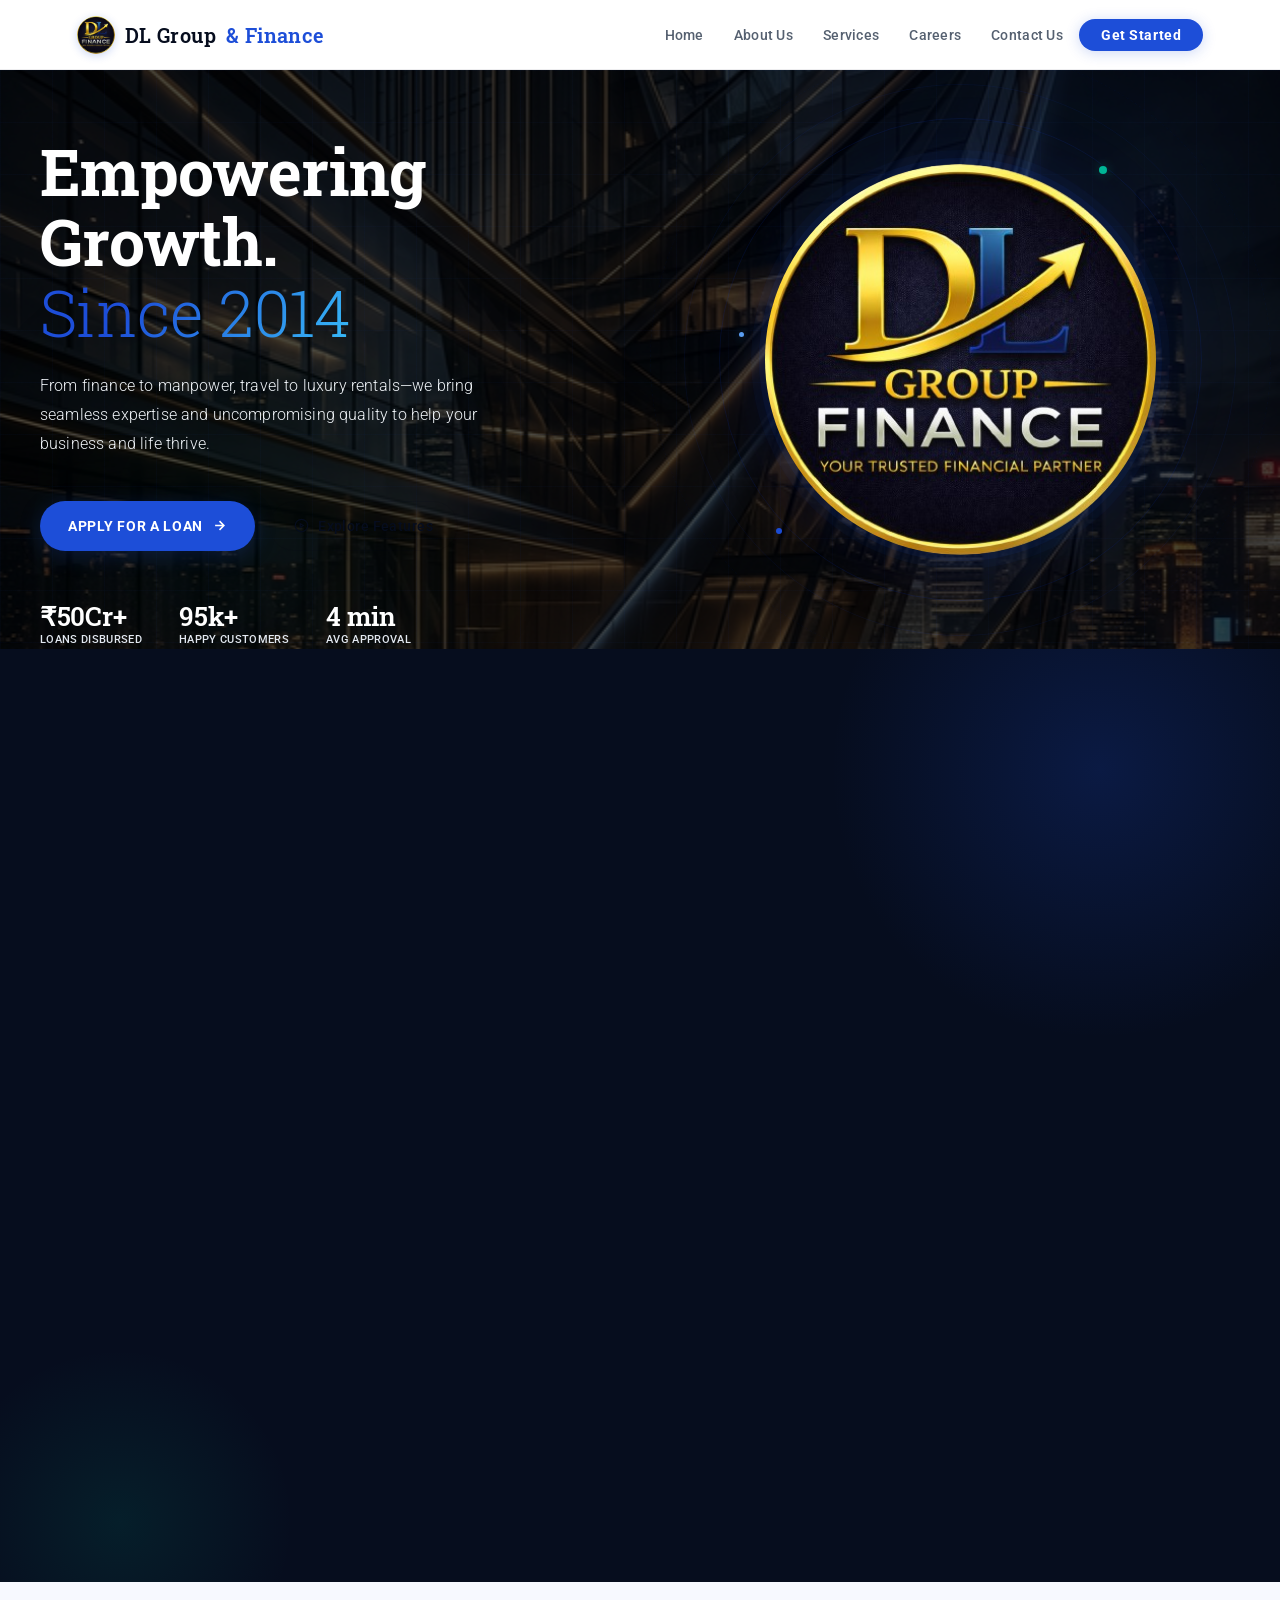
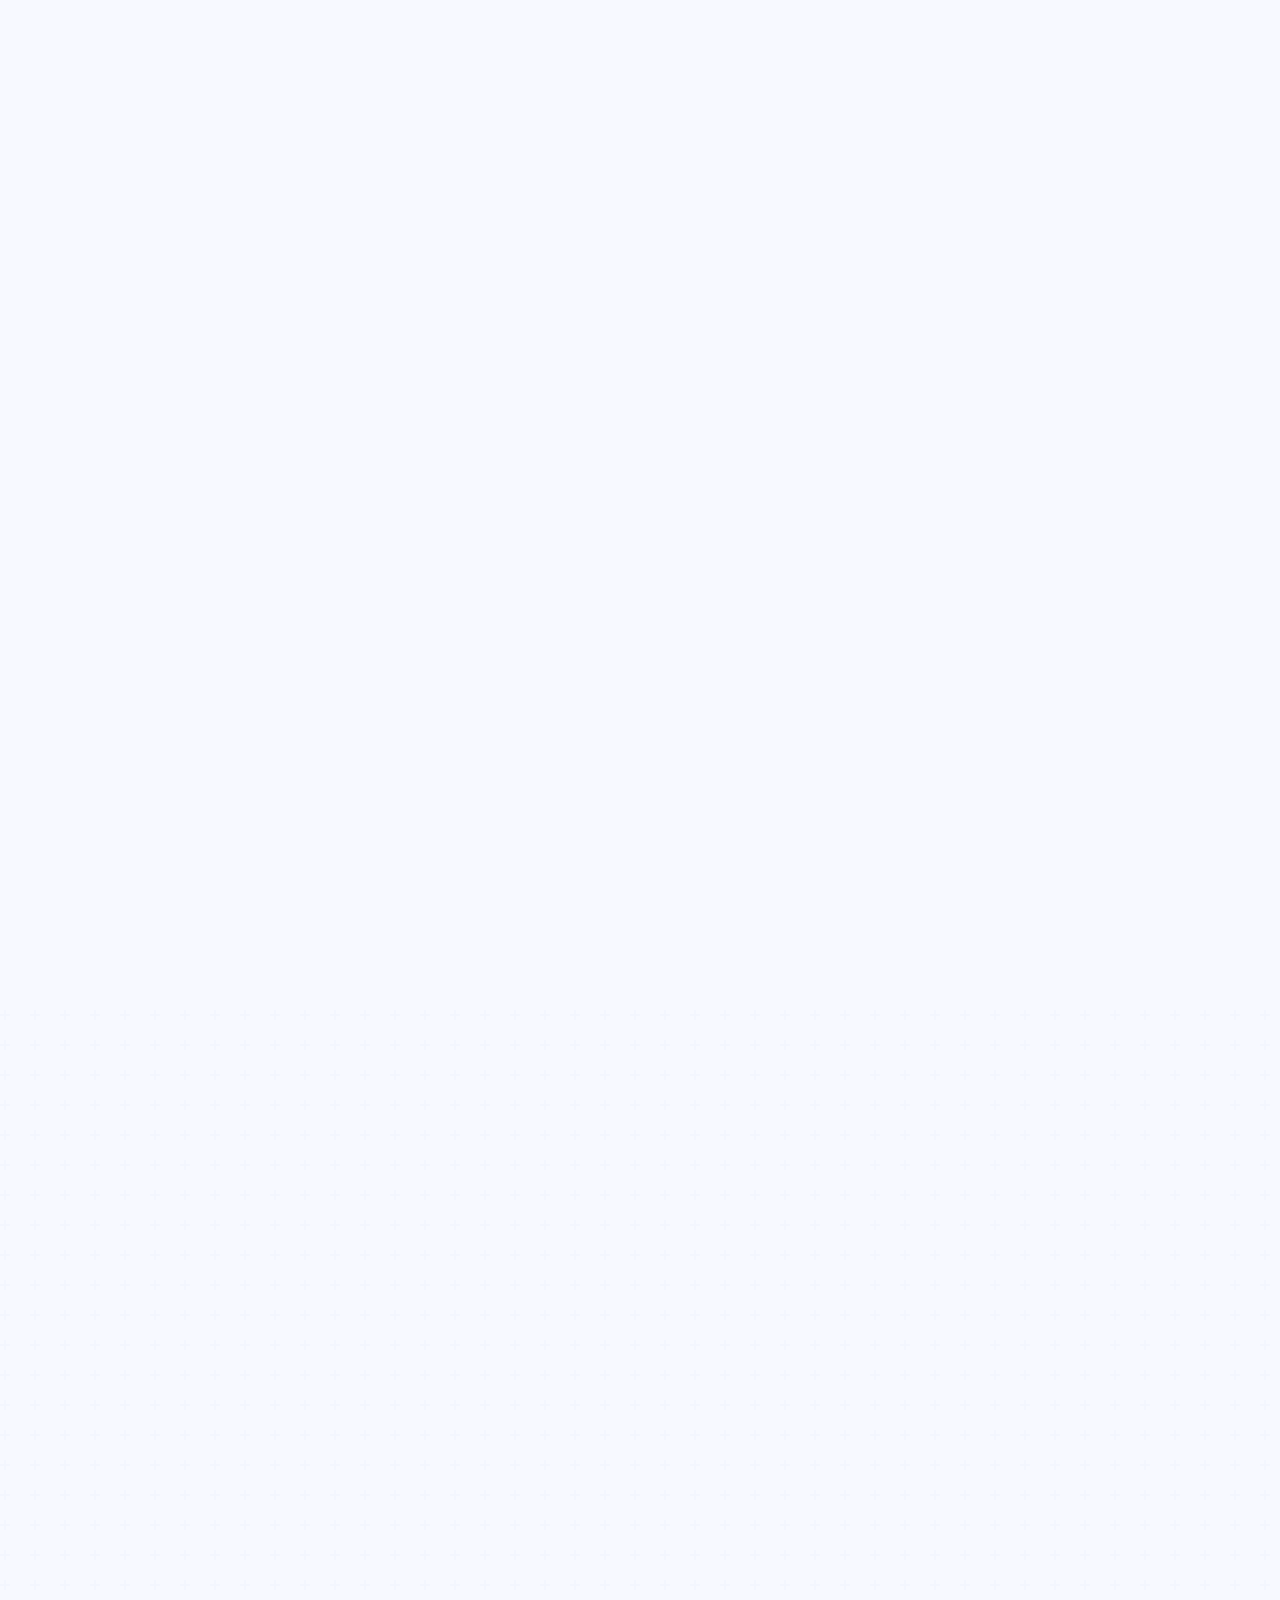
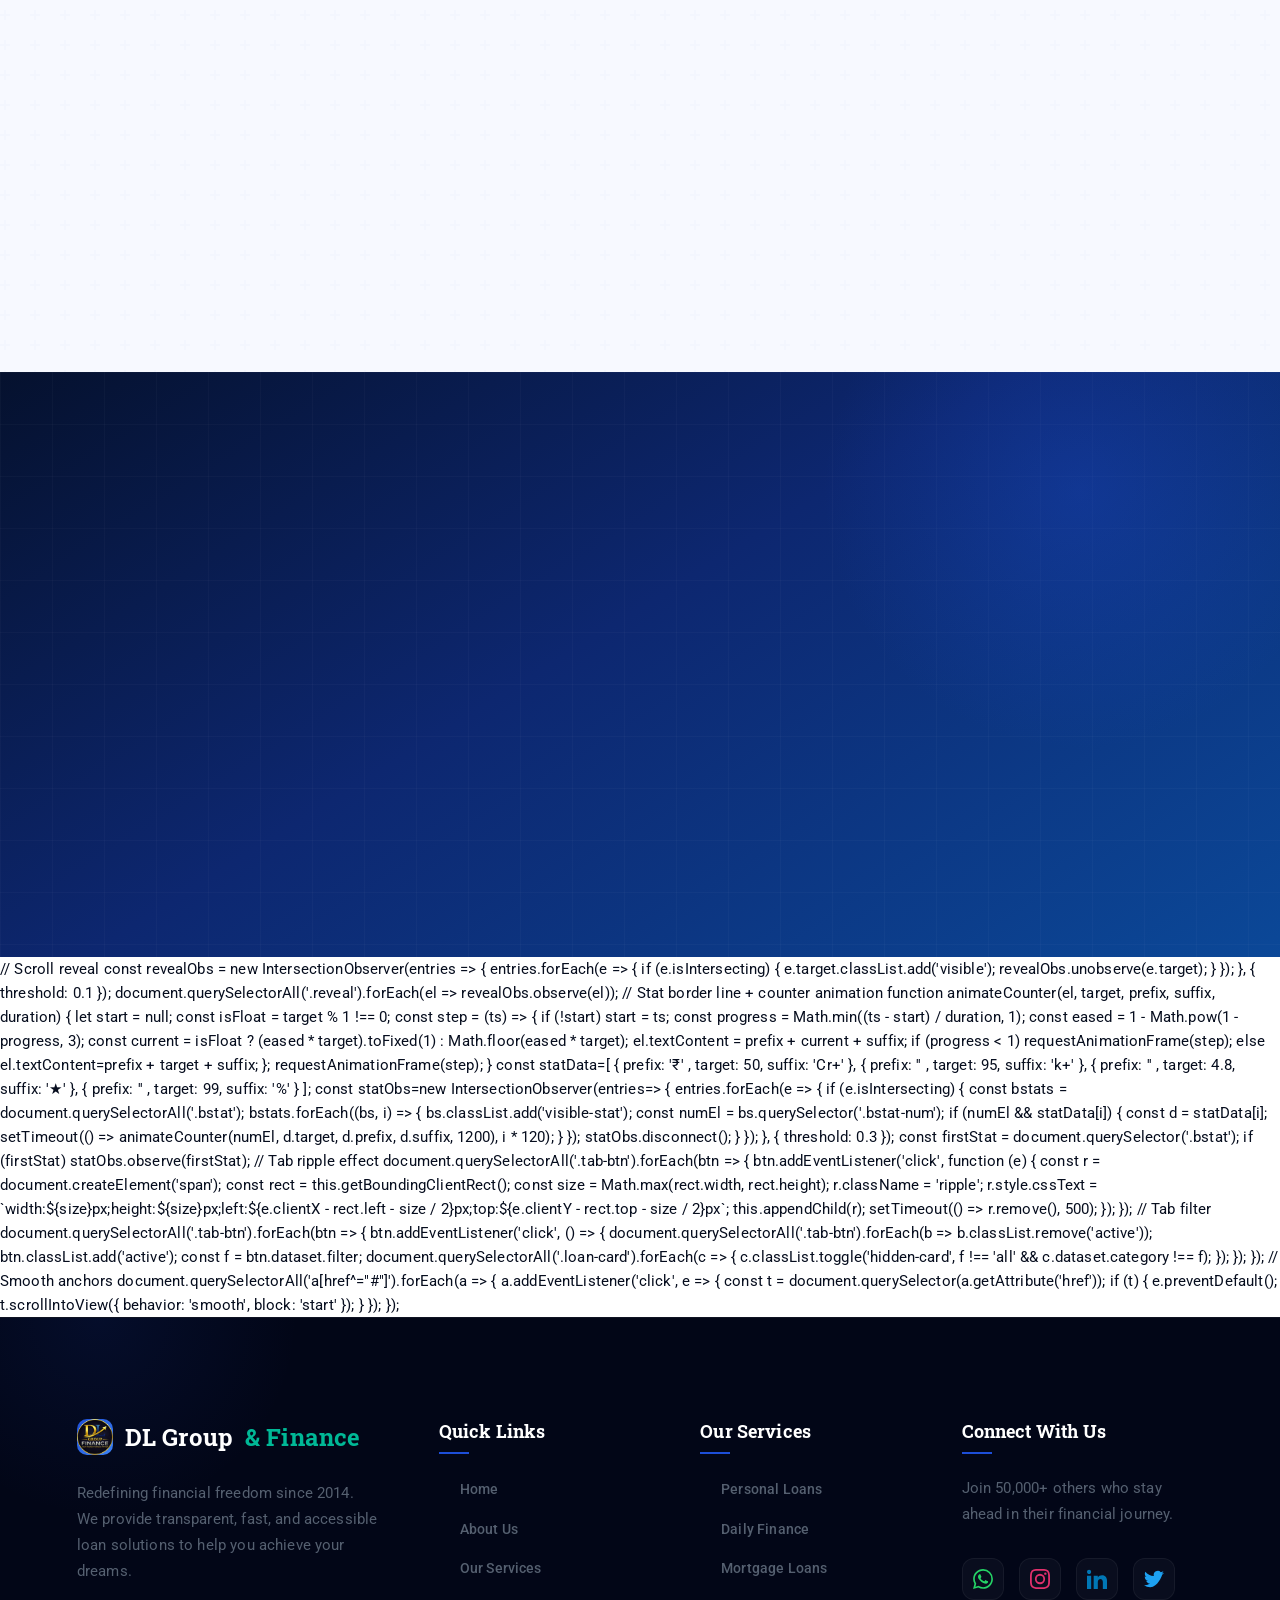
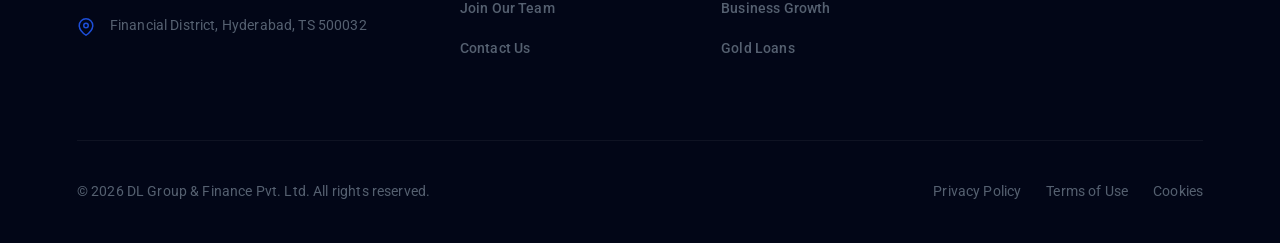
==== commit 14ec79c9: "Refactor: Use shared components for navbar, footer, and loader" ====
--- a/index.html
+++ b/index.html
@@ -14,43 +14,8 @@
 
 <body>
 
-    <div id="loader" role="status" aria-label="Loading DL Group &amp; Finance">
-        <div
-            style="margin-bottom: 20px; width: 100px; height: 100px; border-radius: 50%; overflow: hidden; box-shadow: 0 0 20px rgba(0,0,0,0.5);">
-            <img src="dl_logo_circle.png" alt="DL Logo" style="width: 100%; height: 100%; object-fit: cover;">
-        </div>
-        <div class="loader-mark">DL Group <span>&amp; Finance</span></div>
-        <div class="loader-track">
-            <div class="loader-fill"></div>
-        </div>
-    </div>
-    <nav id="navbar">
-        <a href="index.html" class="nav-logo">
-            <div class="nav-logo-badge">
-                <img src="dl_logo_circle.png" alt="DL Logo">
-            </div>
-            DL Group <span>&amp; Finance</span>
-        </a>
-        <ul class="nav-links">
-            <li><a href="index.html">Home</a></li>
-            <li><a href="about.html">About Us</a></li>
-            <li><a href="services.html">Services</a></li>
-            <li><a href="careers.html">Careers</a></li>
-            <li><a href="contact.html">Contact Us</a></li>
-            <li><a href="contact.html" class="nav-cta">Get Started</a></li>
-        </ul>
-        <button class="hamburger" id="hamburger" aria-label="Toggle menu" aria-expanded="false">
-            <span></span><span></span><span></span>
-        </button>
-    </nav>
-    <div class="mobile-menu" id="mobileMenu">
-        <a href="index.html">Home</a>
-        <a href="about.html">About Us</a>
-        <a href="services.html">Services</a>
-        <a href="careers.html">Careers</a>
-        <a href="contact.html">Contact Us</a>
-        <a href="contact.html" class="nav-cta">Get Started</a>
-    </div>
+    <!-- Components are loaded via components.js -->
+
 
     <!-- HERO -->
     <section id="home">
@@ -394,190 +359,83 @@
         </div>
     </section>
 
-    <script>
-        // Loader
-        window.addEventListener('load', () => { setTimeout(() => document.getElementById('loader').classList.add('hidden'), 800); });
-
-        const hamburger = document.getElementById('hamburger');
-        const mobileMenu = document.getElementById('mobileMenu');
-        hamburger.addEventListener('click', () => {
-            const open = mobileMenu.classList.toggle('open');
-            hamburger.classList.toggle('open', open);
-        });
-
-        window.addEventListener('scroll', () => {
-            const navbar = document.getElementById('navbar');
-            if (navbar) navbar.classList.toggle('scrolled', window.scrollY > 10);
-        });
-
-        // Scroll reveal
-        const revealObs = new IntersectionObserver(entries => {
-            entries.forEach(e => { if (e.isIntersecting) { e.target.classList.add('visible'); revealObs.unobserve(e.target); } });
-        }, { threshold: 0.1 });
-        document.querySelectorAll('.reveal').forEach(el => revealObs.observe(el));
-
-        // Stat border line + counter animation
-        function animateCounter(el, target, prefix, suffix, duration) {
-            let start = null;
-            const isFloat = target % 1 !== 0;
-            const step = (ts) => {
-                if (!start) start = ts;
-                const progress = Math.min((ts - start) / duration, 1);
-                const eased = 1 - Math.pow(1 - progress, 3);
-                const current = isFloat ? (eased * target).toFixed(1) : Math.floor(eased * target);
-                el.textContent = prefix + current + suffix;
-                if (progress < 1) requestAnimationFrame(step);
-                else el.textContent = prefix + target + suffix;
-            };
-            requestAnimationFrame(step);
+
+
+    // Scroll reveal
+    const revealObs = new IntersectionObserver(entries => {
+    entries.forEach(e => { if (e.isIntersecting) { e.target.classList.add('visible'); revealObs.unobserve(e.target); }
+    });
+    }, { threshold: 0.1 });
+    document.querySelectorAll('.reveal').forEach(el => revealObs.observe(el));
+
+    // Stat border line + counter animation
+    function animateCounter(el, target, prefix, suffix, duration) {
+    let start = null;
+    const isFloat = target % 1 !== 0;
+    const step = (ts) => {
+    if (!start) start = ts;
+    const progress = Math.min((ts - start) / duration, 1);
+    const eased = 1 - Math.pow(1 - progress, 3);
+    const current = isFloat ? (eased * target).toFixed(1) : Math.floor(eased * target);
+    el.textContent = prefix + current + suffix;
+    if (progress < 1) requestAnimationFrame(step); else el.textContent=prefix + target + suffix; };
+        requestAnimationFrame(step); } const statData=[ { prefix: '₹' , target: 50, suffix: 'Cr+' }, { prefix: '' ,
+        target: 95, suffix: 'k+' }, { prefix: '' , target: 4.8, suffix: '★' }, { prefix: '' , target: 99, suffix: '%' }
+        ]; const statObs=new IntersectionObserver(entries=> {
+        entries.forEach(e => {
+        if (e.isIntersecting) {
+        const bstats = document.querySelectorAll('.bstat');
+        bstats.forEach((bs, i) => {
+        bs.classList.add('visible-stat');
+        const numEl = bs.querySelector('.bstat-num');
+        if (numEl && statData[i]) {
+        const d = statData[i];
+        setTimeout(() => animateCounter(numEl, d.target, d.prefix, d.suffix, 1200), i * 120);
         }
-
-        const statData = [
-            { prefix: '₹', target: 50, suffix: 'Cr+' },
-            { prefix: '', target: 95, suffix: 'k+' },
-            { prefix: '', target: 4.8, suffix: '★' },
-            { prefix: '', target: 99, suffix: '%' }
-        ];
-
-        const statObs = new IntersectionObserver(entries => {
-            entries.forEach(e => {
-                if (e.isIntersecting) {
-                    const bstats = document.querySelectorAll('.bstat');
-                    bstats.forEach((bs, i) => {
-                        bs.classList.add('visible-stat');
-                        const numEl = bs.querySelector('.bstat-num');
-                        if (numEl && statData[i]) {
-                            const d = statData[i];
-                            setTimeout(() => animateCounter(numEl, d.target, d.prefix, d.suffix, 1200), i * 120);
-                        }
-                    });
-                    statObs.disconnect();
-                }
-            });
+        });
+        statObs.disconnect();
+        }
+        });
         }, { threshold: 0.3 });
         const firstStat = document.querySelector('.bstat');
         if (firstStat) statObs.observe(firstStat);
 
         // Tab ripple effect
         document.querySelectorAll('.tab-btn').forEach(btn => {
-            btn.addEventListener('click', function (e) {
-                const r = document.createElement('span');
-                const rect = this.getBoundingClientRect();
-                const size = Math.max(rect.width, rect.height);
-                r.className = 'ripple';
-                r.style.cssText = `width:${size}px;height:${size}px;left:${e.clientX - rect.left - size / 2}px;top:${e.clientY - rect.top - size / 2}px`;
-                this.appendChild(r);
-                setTimeout(() => r.remove(), 500);
-            });
+        btn.addEventListener('click', function (e) {
+        const r = document.createElement('span');
+        const rect = this.getBoundingClientRect();
+        const size = Math.max(rect.width, rect.height);
+        r.className = 'ripple';
+        r.style.cssText = `width:${size}px;height:${size}px;left:${e.clientX - rect.left - size / 2}px;top:${e.clientY -
+        rect.top - size / 2}px`;
+        this.appendChild(r);
+        setTimeout(() => r.remove(), 500);
+        });
         });
 
         // Tab filter
         document.querySelectorAll('.tab-btn').forEach(btn => {
-            btn.addEventListener('click', () => {
-                document.querySelectorAll('.tab-btn').forEach(b => b.classList.remove('active'));
-                btn.classList.add('active');
-                const f = btn.dataset.filter;
-                document.querySelectorAll('.loan-card').forEach(c => {
-                    c.classList.toggle('hidden-card', f !== 'all' && c.dataset.category !== f);
-                });
-            });
+        btn.addEventListener('click', () => {
+        document.querySelectorAll('.tab-btn').forEach(b => b.classList.remove('active'));
+        btn.classList.add('active');
+        const f = btn.dataset.filter;
+        document.querySelectorAll('.loan-card').forEach(c => {
+        c.classList.toggle('hidden-card', f !== 'all' && c.dataset.category !== f);
+        });
+        });
         });
 
         // Smooth anchors
         document.querySelectorAll('a[href^="#"]').forEach(a => {
-            a.addEventListener('click', e => {
-                const t = document.querySelector(a.getAttribute('href'));
-                if (t) { e.preventDefault(); t.scrollIntoView({ behavior: 'smooth', block: 'start' }); }
-            });
-        });
-    </script>
-    <footer id="main-footer">
-        <div class="footer-grid">
-            <!-- Column 1: Company -->
-            <div class="footer-col">
-                <a href="index.html" class="footer-logo">
-                    <div class="footer-logo-icon">
-                        <img src="dl_logo_circle.png" alt="Logo"
-                            style="width:100%; height:100%; border-radius:50%; object-fit:cover;">
-                    </div>
-                    DL Group <span>&amp; Finance</span>
-                </a>
-                <p class="footer-desc">Redefining financial freedom since 2014. We provide transparent, fast, and
-                    accessible loan solutions to help you achieve your dreams.</p>
-                <div class="footer-contact">
-                    <div class="c-item">
-                        <svg class="c-icon" width="18" height="18" fill="none" stroke="currentColor" stroke-width="2"
-                            viewBox="0 0 24 24">
-                            <path d="M21 10c0 7-9 13-9 13s-9-6-9-13a9 9 0 0 1 18 0z" />
-                            <circle cx="12" cy="10" r="3" />
-                        </svg>
-                        <p class="c-text">Financial District, Hyderabad, TS 500032</p>
-                    </div>
-                </div>
-            </div>
-
-            <!-- Column 2: Quick Links -->
-            <div class="footer-col">
-                <h4 class="footer-h4">Quick Links</h4>
-                <ul class="footer-nav">
-                    <li><a href="index.html">Home</a></li>
-                    <li><a href="about.html">About Us</a></li>
-                    <li><a href="services.html">Our Services</a></li>
-                    <li><a href="careers.html">Join Our Team</a></li>
-                    <li><a href="contact.html">Contact Us</a></li>
-                </ul>
-            </div>
-
-            <!-- Column 3: Services -->
-            <div class="footer-col">
-                <h4 class="footer-h4">Our Services</h4>
-                <ul class="footer-nav">
-                    <li><a href="services.html">Personal Loans</a></li>
-                    <li><a href="services.html">Daily Finance</a></li>
-                    <li><a href="services.html">Mortgage Loans</a></li>
-                    <li><a href="services.html">Business Growth</a></li>
-                    <li><a href="services.html">Gold Loans</a></li>
-                </ul>
-            </div>
-
-            <!-- Column 4: Stay Connected -->
-            <div class="footer-col">
-                <h4 class="footer-h4">Connect With Us</h4>
-                <p class="footer-desc">Join 50,000+ others who stay ahead in their financial journey.</p>
-                <div class="footer-social">
-                    <a href="https://wa.me/919990000000" target="_blank" aria-label="WhatsApp"
-                        style="color: #25D366;"><svg width="20" height="20" fill="currentColor" viewBox="0 0 24 24">
-                            <path
-                                d="M17.472 14.382c-.297-.149-1.758-.867-2.03-.967-.273-.099-.471-.148-.67.15-.197.297-.767.966-.94 1.164-.173.199-.347.223-.644.075-.297-.15-1.255-.463-2.39-1.475-.883-.788-1.48-1.761-1.653-2.059-.173-.297-.018-.458.13-.606.134-.133.298-.347.446-.52.149-.174.198-.298.298-.497.099-.198.05-.371-.025-.52-.075-.149-.669-1.612-.916-2.207-.242-.579-.487-.5-.669-.51-.173-.008-.371-.01-.57-.01-.198 0-.52.074-.792.372-.272.297-1.04 1.016-1.04 2.479 0 1.462 1.065 2.875 1.213 3.074.149.198 2.096 3.2 5.077 4.487.709.306 1.262.489 1.694.625.712.227 1.36.195 1.871.118.571-.085 1.758-.719 2.006-1.413.248-.694.248-1.289.173-1.413-.074-.124-.272-.198-.57-.347m-5.421 7.403h-.004a9.87 9.87 0 01-5.031-1.378l-.361-.214-3.741.982.998-3.648-.235-.374a9.86 9.86 0 01-1.51-5.26c.001-5.45 4.436-9.884 9.888-9.884 2.64 0 5.122 1.03 6.988 2.898a9.825 9.825 0 012.893 6.994c-.003 5.45-4.437 9.884-9.885 9.884m8.413-18.297A11.815 11.815 0 0012.05 0C5.495 0 .16 5.335.157 11.892c0 2.096.547 4.142 1.588 5.945L.057 24l6.305-1.654a11.882 11.882 0 005.683 1.448h.005c6.554 0 11.89-5.335 11.893-11.893a11.821 11.821 0 00-3.48-8.413z" />
-                        </svg></a>
-                    <a href="https://instagram.com/dlfinance" target="_blank" aria-label="Instagram"
-                        style="color: #E1306C;"><svg width="20" height="20" fill="currentColor" viewBox="0 0 24 24">
-                            <path
-                                d="M12 2.163c3.204 0 3.584.012 4.85.07 3.252.148 4.771 1.691 4.919 4.919.058 1.265.069 1.645.069 4.849 0 3.205-.012 3.584-.069 4.849-.149 3.225-1.664 4.771-4.919 4.919-1.266.058-1.644.07-4.85.07-3.204 0-3.584-.012-4.849-.07-3.26-.149-4.771-1.699-4.919-4.92-.058-1.265-.07-1.644-.07-4.849 0-3.204.013-3.583.07-4.849.149-3.227 1.664-4.771 4.919-4.919 1.266-.057 1.645-.069 4.849-.069zM12 0C8.741 0 8.333.014 7.053.072 2.695.272.273 2.69.073 7.052.014 8.333 0 8.741 0 12c0 3.259.014 3.668.072 4.948.203 4.358 2.618 6.78 6.98 6.98C8.333 23.986 8.741 24 12 24c3.259 0 3.668-.014 4.948-.072 4.354-.2 6.782-2.618 6.979-6.98.059-1.28.073-1.689.073-4.948 0-3.259-.014-3.667-.072-4.947-.196-4.354-2.617-6.78-6.979-6.98C15.668.014 15.259 0 12 0zm0 5.838a6.162 6.162 0 100 12.324 6.162 6.162 0 000-12.324zM12 16a4 4 0 110-8 4 4 0 010 8zm6.406-11.845a1.44 1.44 0 100 2.881 1.44 1.44 0 000-2.88z" />
-                        </svg></a>
-                    <a href="https://linkedin.com/company/dl-group-finance" target="_blank" aria-label="LinkedIn"
-                        style="color: #0077b5;"><svg width="20" height="20" fill="currentColor" viewBox="0 0 24 24">
-                            <path
-                                d="M4.98 3.5c0 1.381-1.11 2.5-2.48 2.5s-2.48-1.119-2.48-2.5c0-1.38 1.11-2.5 2.48-2.5s2.48 1.12 2.48 2.5zm.02 4.5h-5v16h5v-16zm7.982 0h-4.968v16h4.969v-8.399c0-4.67 6.029-5.052 6.029 0v8.399h4.988v-10.131c0-7.88-8.922-7.593-11.018-3.714v-2.155z" />
-                        </svg></a>
-                    <a href="https://twitter.com/dlfinance" target="_blank" aria-label="Twitter"
-                        style="color: #1DA1F2;"><svg width="20" height="20" fill="currentColor" viewBox="0 0 24 24">
-                            <path
-                                d="M23.953 4.57a10 10 0 01-2.825.775 4.958 4.958 0 002.163-2.723c-.951.555-2.005.959-3.127 1.184a4.92 4.92 0 00-8.384 4.482C7.69 8.095 4.067 6.13 1.64 3.162a4.822 4.822 0 00-.666 2.475c0 1.71.87 3.213 2.188 4.096a4.904 4.904 0 01-2.228-.616v.06a4.923 4.923 0 003.946 4.827 4.996 4.996 0 01-2.212.085 4.936 4.936 0 004.604 3.417 9.867 9.867 0 01-6.102 2.105c-.39 0-.779-.023-1.17-.067a13.995 13.995 0 007.557 2.209c9.053 0 13.998-13.985 13.998-13.985 0-.21 0-.42-.015-.63A9.935 9.935 0 0024 4.59z" />
-                        </svg></a>
-                </div>
-            </div>
-        </div>
-
-        <div class="footer-bottom">
-            <span class="footer-copy">© 2026 DL Group &amp; Finance Pvt. Ltd. All rights reserved.</span>
-            <div class="footer-legal">
-                <a href="#">Privacy Policy</a>
-                <a href="#">Terms of Use</a>
-                <a href="#">Cookies</a>
-            </div>
-        </div>
-    </footer>
+        a.addEventListener('click', e => {
+        const t = document.querySelector(a.getAttribute('href'));
+        if (t) { e.preventDefault(); t.scrollIntoView({ behavior: 'smooth', block: 'start' }); }
+        });
+        });
+        </script>
+        <div id="footer-placeholder"></div>
+        <script src="components.js"></script>
 </body>
 
 </html>
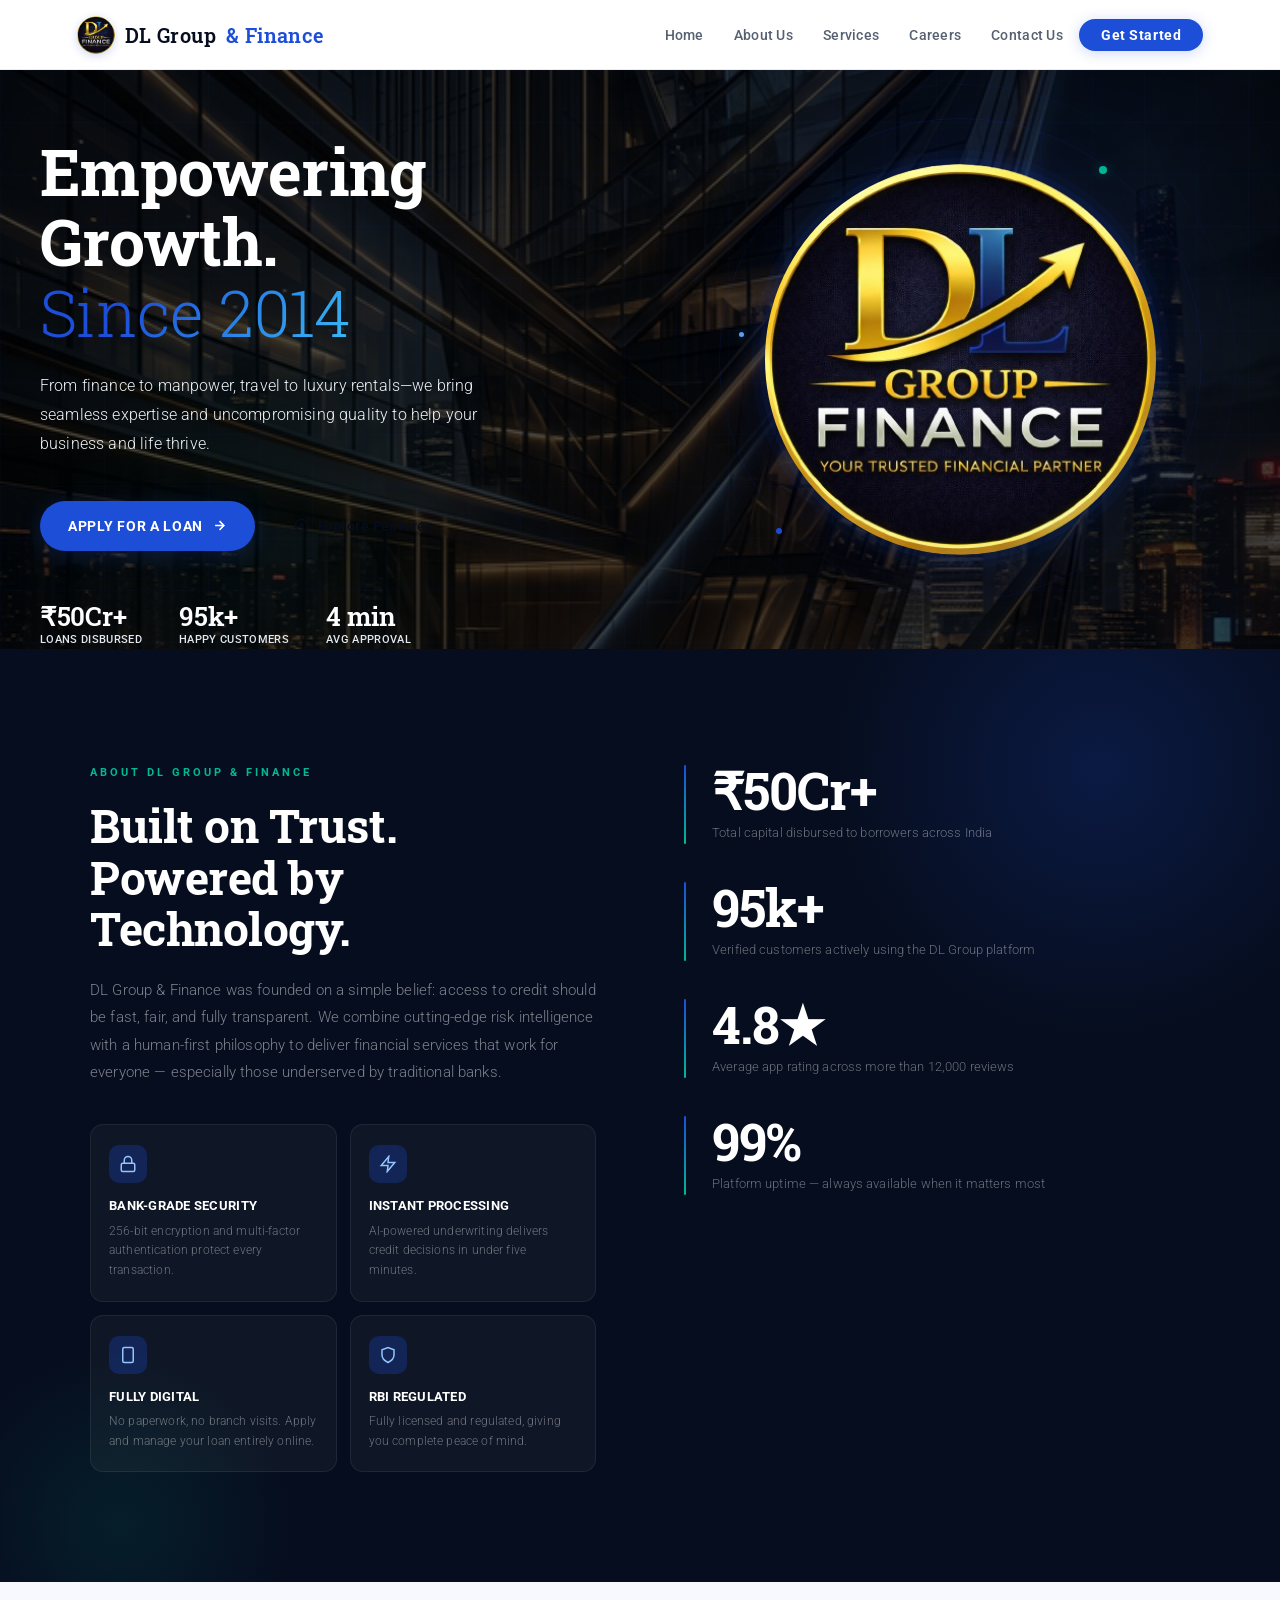
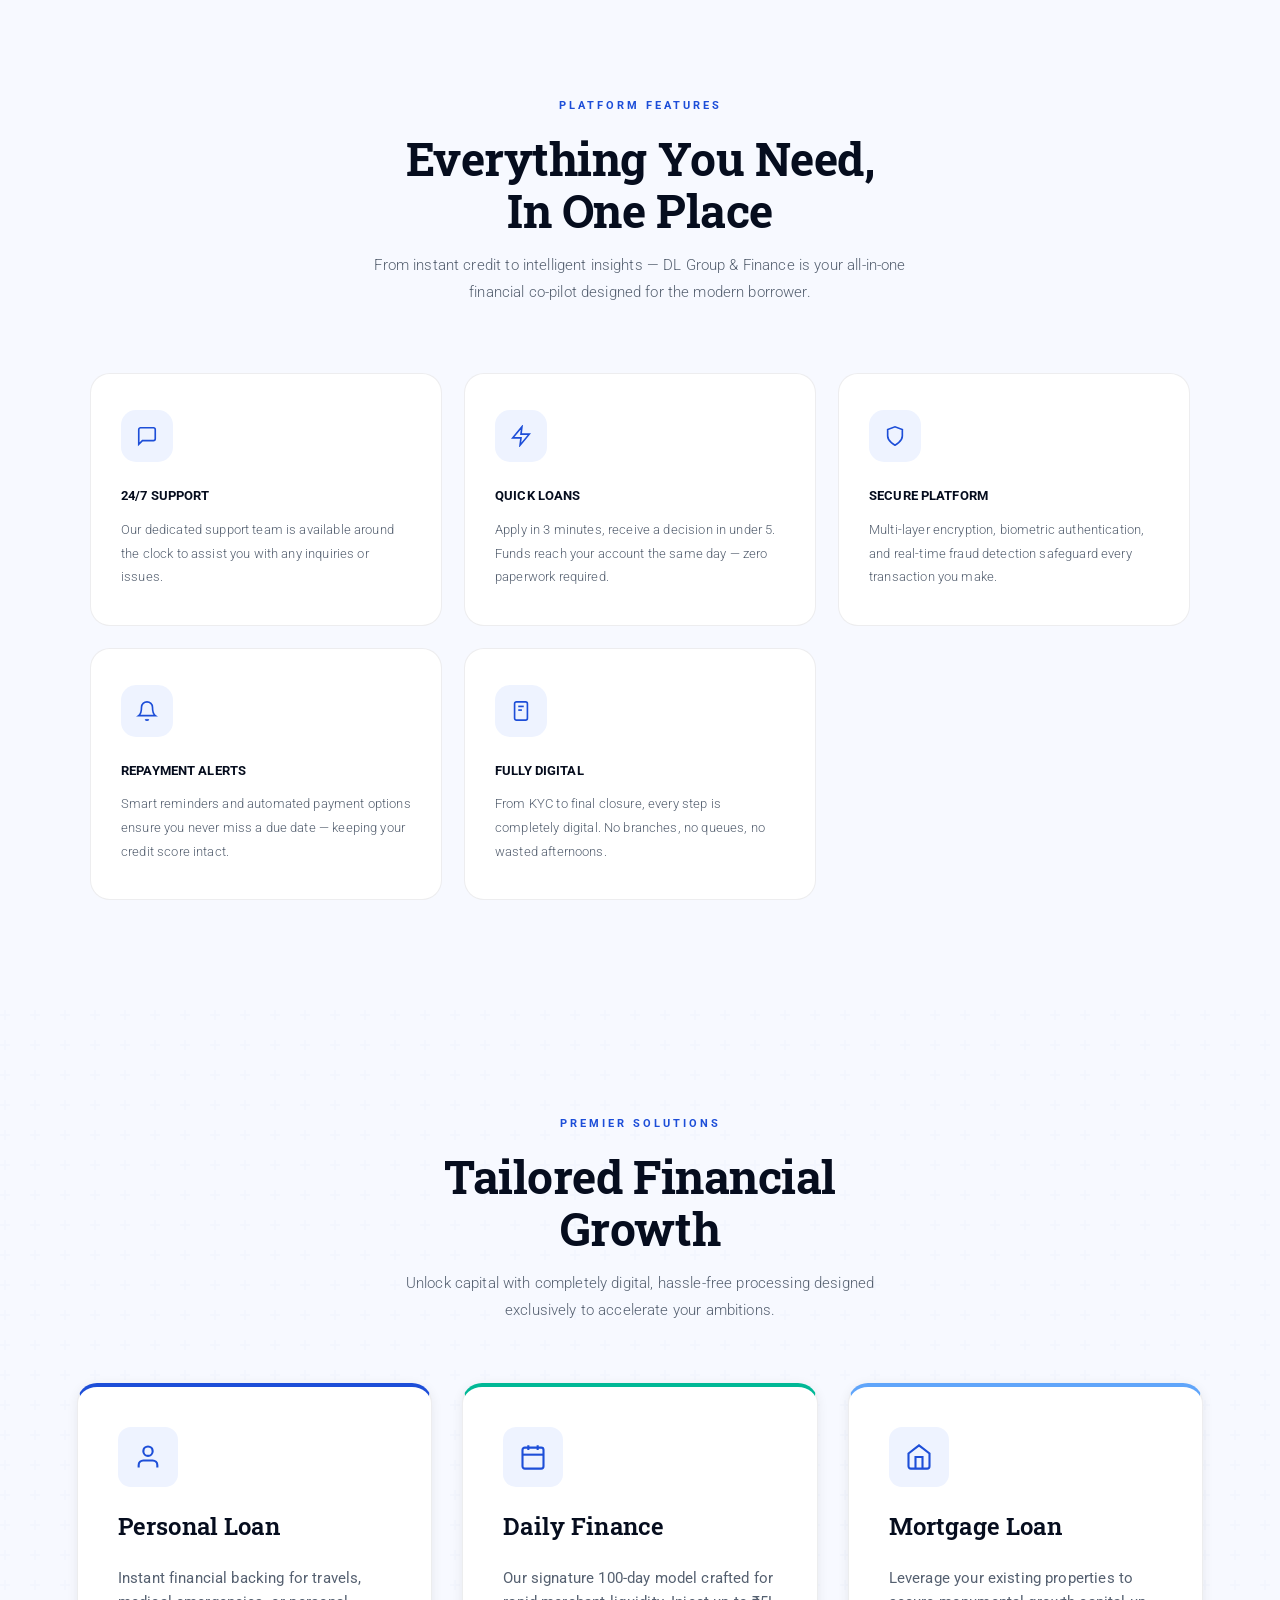
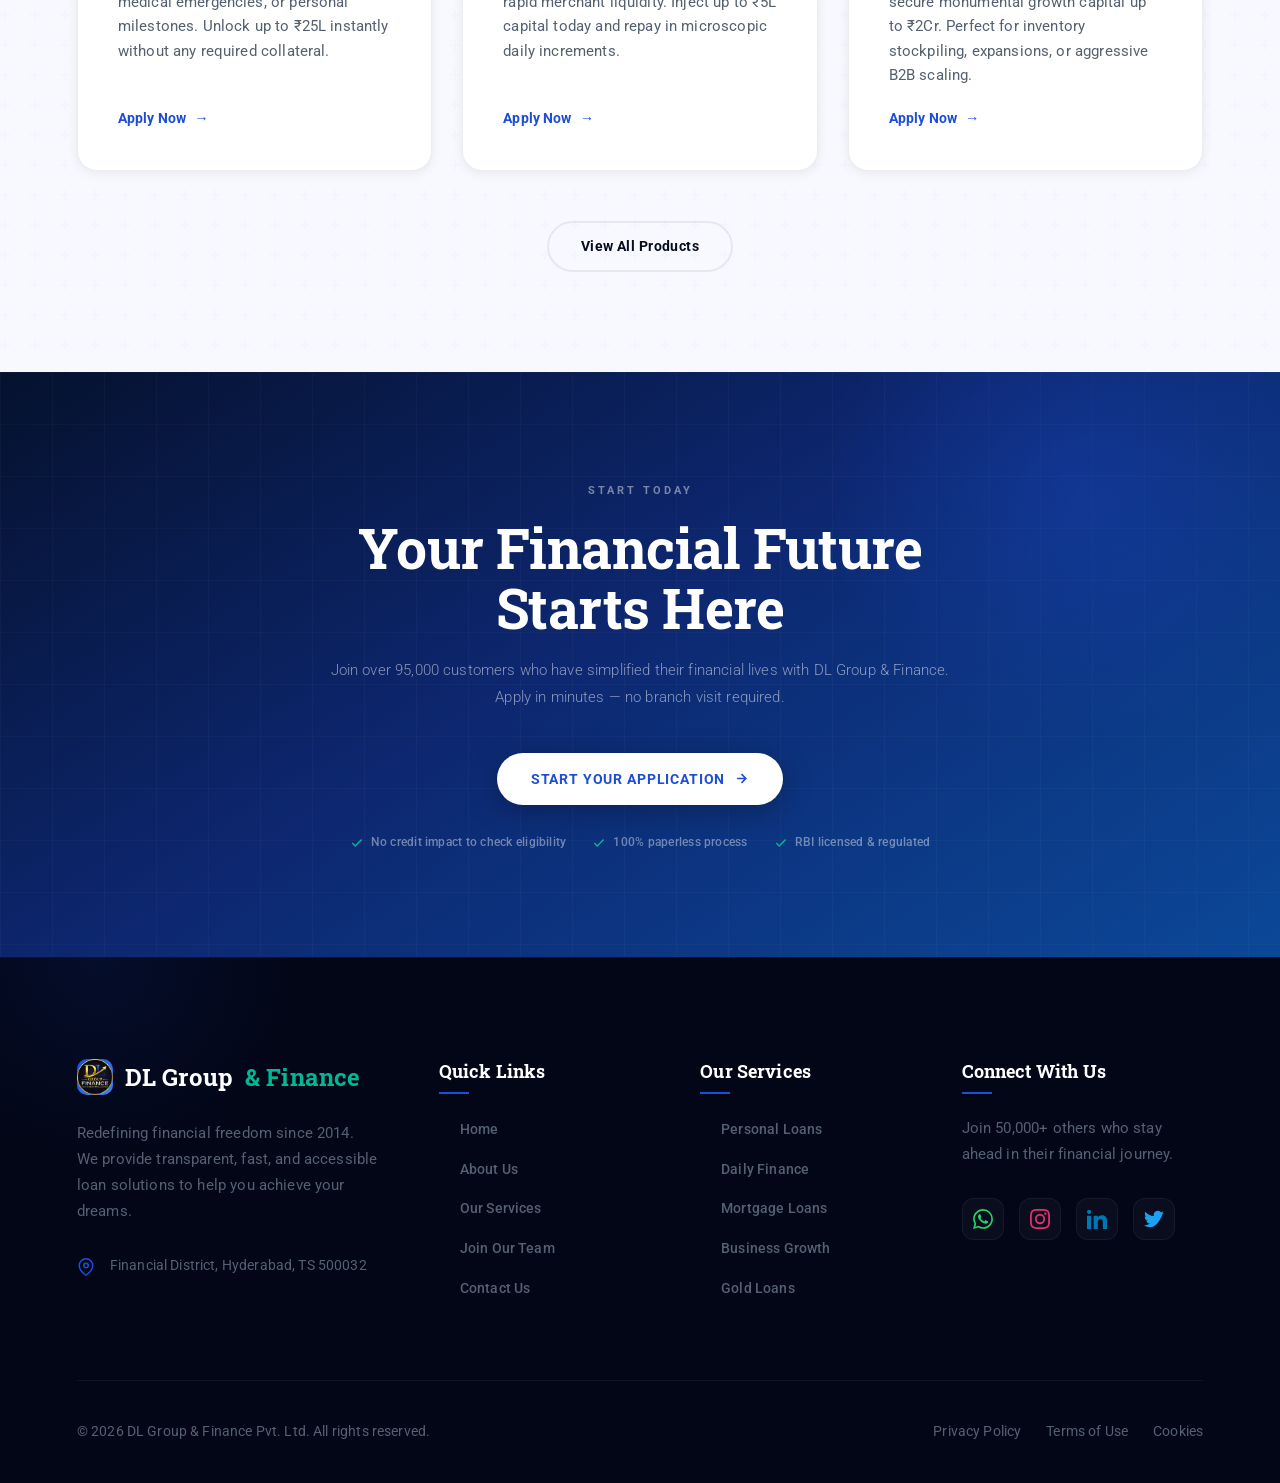
==== commit 8a563da7: "Updated responsive issues and footer layout" ====
--- a/index.html
+++ b/index.html
@@ -14,8 +14,43 @@
 
 <body>
 
-    <!-- Components are loaded via components.js -->
-
+    <div id="loader" role="status" aria-label="Loading DL Group &amp; Finance">
+        <div
+            style="margin-bottom: 20px; width: 100px; height: 100px; border-radius: 50%; overflow: hidden; box-shadow: 0 0 20px rgba(0,0,0,0.5);">
+            <img src="dl_logo_circle.png" alt="DL Logo" style="width: 100%; height: 100%; object-fit: cover;">
+        </div>
+        <div class="loader-mark">DL Group <span>&amp; Finance</span></div>
+        <div class="loader-track">
+            <div class="loader-fill"></div>
+        </div>
+    </div>
+    <nav id="navbar">
+        <a href="index.html" class="nav-logo">
+            <div class="nav-logo-badge">
+                <img src="dl_logo_circle.png" alt="DL Logo">
+            </div>
+            DL Group <span>&amp; Finance</span>
+        </a>
+        <ul class="nav-links">
+            <li><a href="index.html">Home</a></li>
+            <li><a href="about.html">About Us</a></li>
+            <li><a href="services.html">Services</a></li>
+            <li><a href="careers.html">Careers</a></li>
+            <li><a href="contact.html">Contact Us</a></li>
+            <li><a href="contact.html" class="nav-cta">Get Started</a></li>
+        </ul>
+        <button class="hamburger" id="hamburger" aria-label="Toggle menu" aria-expanded="false">
+            <span></span><span></span><span></span>
+        </button>
+    </nav>
+    <div class="mobile-menu" id="mobileMenu">
+        <a href="index.html">Home</a>
+        <a href="about.html">About Us</a>
+        <a href="services.html">Services</a>
+        <a href="careers.html">Careers</a>
+        <a href="contact.html">Contact Us</a>
+        <a href="contact.html" class="nav-cta">Get Started</a>
+    </div>
 
     <!-- HERO -->
     <section id="home">
@@ -359,83 +394,190 @@
         </div>
     </section>
 
-
-
-    // Scroll reveal
-    const revealObs = new IntersectionObserver(entries => {
-    entries.forEach(e => { if (e.isIntersecting) { e.target.classList.add('visible'); revealObs.unobserve(e.target); }
-    });
-    }, { threshold: 0.1 });
-    document.querySelectorAll('.reveal').forEach(el => revealObs.observe(el));
-
-    // Stat border line + counter animation
-    function animateCounter(el, target, prefix, suffix, duration) {
-    let start = null;
-    const isFloat = target % 1 !== 0;
-    const step = (ts) => {
-    if (!start) start = ts;
-    const progress = Math.min((ts - start) / duration, 1);
-    const eased = 1 - Math.pow(1 - progress, 3);
-    const current = isFloat ? (eased * target).toFixed(1) : Math.floor(eased * target);
-    el.textContent = prefix + current + suffix;
-    if (progress < 1) requestAnimationFrame(step); else el.textContent=prefix + target + suffix; };
-        requestAnimationFrame(step); } const statData=[ { prefix: '₹' , target: 50, suffix: 'Cr+' }, { prefix: '' ,
-        target: 95, suffix: 'k+' }, { prefix: '' , target: 4.8, suffix: '★' }, { prefix: '' , target: 99, suffix: '%' }
-        ]; const statObs=new IntersectionObserver(entries=> {
-        entries.forEach(e => {
-        if (e.isIntersecting) {
-        const bstats = document.querySelectorAll('.bstat');
-        bstats.forEach((bs, i) => {
-        bs.classList.add('visible-stat');
-        const numEl = bs.querySelector('.bstat-num');
-        if (numEl && statData[i]) {
-        const d = statData[i];
-        setTimeout(() => animateCounter(numEl, d.target, d.prefix, d.suffix, 1200), i * 120);
+    <script>
+        // Loader
+        window.addEventListener('load', () => { setTimeout(() => document.getElementById('loader').classList.add('hidden'), 800); });
+
+        const hamburger = document.getElementById('hamburger');
+        const mobileMenu = document.getElementById('mobileMenu');
+        hamburger.addEventListener('click', () => {
+            const open = mobileMenu.classList.toggle('open');
+            hamburger.classList.toggle('open', open);
+        });
+
+        window.addEventListener('scroll', () => {
+            const navbar = document.getElementById('navbar');
+            if (navbar) navbar.classList.toggle('scrolled', window.scrollY > 10);
+        });
+
+        // Scroll reveal
+        const revealObs = new IntersectionObserver(entries => {
+            entries.forEach(e => { if (e.isIntersecting) { e.target.classList.add('visible'); revealObs.unobserve(e.target); } });
+        }, { threshold: 0.1 });
+        document.querySelectorAll('.reveal').forEach(el => revealObs.observe(el));
+
+        // Stat border line + counter animation
+        function animateCounter(el, target, prefix, suffix, duration) {
+            let start = null;
+            const isFloat = target % 1 !== 0;
+            const step = (ts) => {
+                if (!start) start = ts;
+                const progress = Math.min((ts - start) / duration, 1);
+                const eased = 1 - Math.pow(1 - progress, 3);
+                const current = isFloat ? (eased * target).toFixed(1) : Math.floor(eased * target);
+                el.textContent = prefix + current + suffix;
+                if (progress < 1) requestAnimationFrame(step);
+                else el.textContent = prefix + target + suffix;
+            };
+            requestAnimationFrame(step);
         }
-        });
-        statObs.disconnect();
-        }
-        });
+
+        const statData = [
+            { prefix: '₹', target: 50, suffix: 'Cr+' },
+            { prefix: '', target: 95, suffix: 'k+' },
+            { prefix: '', target: 4.8, suffix: '★' },
+            { prefix: '', target: 99, suffix: '%' }
+        ];
+
+        const statObs = new IntersectionObserver(entries => {
+            entries.forEach(e => {
+                if (e.isIntersecting) {
+                    const bstats = document.querySelectorAll('.bstat');
+                    bstats.forEach((bs, i) => {
+                        bs.classList.add('visible-stat');
+                        const numEl = bs.querySelector('.bstat-num');
+                        if (numEl && statData[i]) {
+                            const d = statData[i];
+                            setTimeout(() => animateCounter(numEl, d.target, d.prefix, d.suffix, 1200), i * 120);
+                        }
+                    });
+                    statObs.disconnect();
+                }
+            });
         }, { threshold: 0.3 });
         const firstStat = document.querySelector('.bstat');
         if (firstStat) statObs.observe(firstStat);
 
         // Tab ripple effect
         document.querySelectorAll('.tab-btn').forEach(btn => {
-        btn.addEventListener('click', function (e) {
-        const r = document.createElement('span');
-        const rect = this.getBoundingClientRect();
-        const size = Math.max(rect.width, rect.height);
-        r.className = 'ripple';
-        r.style.cssText = `width:${size}px;height:${size}px;left:${e.clientX - rect.left - size / 2}px;top:${e.clientY -
-        rect.top - size / 2}px`;
-        this.appendChild(r);
-        setTimeout(() => r.remove(), 500);
-        });
+            btn.addEventListener('click', function (e) {
+                const r = document.createElement('span');
+                const rect = this.getBoundingClientRect();
+                const size = Math.max(rect.width, rect.height);
+                r.className = 'ripple';
+                r.style.cssText = `width:${size}px;height:${size}px;left:${e.clientX - rect.left - size / 2}px;top:${e.clientY - rect.top - size / 2}px`;
+                this.appendChild(r);
+                setTimeout(() => r.remove(), 500);
+            });
         });
 
         // Tab filter
         document.querySelectorAll('.tab-btn').forEach(btn => {
-        btn.addEventListener('click', () => {
-        document.querySelectorAll('.tab-btn').forEach(b => b.classList.remove('active'));
-        btn.classList.add('active');
-        const f = btn.dataset.filter;
-        document.querySelectorAll('.loan-card').forEach(c => {
-        c.classList.toggle('hidden-card', f !== 'all' && c.dataset.category !== f);
-        });
-        });
+            btn.addEventListener('click', () => {
+                document.querySelectorAll('.tab-btn').forEach(b => b.classList.remove('active'));
+                btn.classList.add('active');
+                const f = btn.dataset.filter;
+                document.querySelectorAll('.loan-card').forEach(c => {
+                    c.classList.toggle('hidden-card', f !== 'all' && c.dataset.category !== f);
+                });
+            });
         });
 
         // Smooth anchors
         document.querySelectorAll('a[href^="#"]').forEach(a => {
-        a.addEventListener('click', e => {
-        const t = document.querySelector(a.getAttribute('href'));
-        if (t) { e.preventDefault(); t.scrollIntoView({ behavior: 'smooth', block: 'start' }); }
+            a.addEventListener('click', e => {
+                const t = document.querySelector(a.getAttribute('href'));
+                if (t) { e.preventDefault(); t.scrollIntoView({ behavior: 'smooth', block: 'start' }); }
+            });
         });
-        });
-        </script>
-        <div id="footer-placeholder"></div>
-        <script src="components.js"></script>
+    </script>
+    <footer id="main-footer">
+        <div class="footer-grid">
+            <!-- Column 1: Company -->
+            <div class="footer-col">
+                <a href="index.html" class="footer-logo">
+                    <div class="footer-logo-icon">
+                        <img src="dl_logo_circle.png" alt="Logo"
+                            style="width:100%; height:100%; border-radius:50%; object-fit:cover;">
+                    </div>
+                    DL Group <span>&amp; Finance</span>
+                </a>
+                <p class="footer-desc">Redefining financial freedom since 2014. We provide transparent, fast, and
+                    accessible loan solutions to help you achieve your dreams.</p>
+                <div class="footer-contact">
+                    <div class="c-item">
+                        <svg class="c-icon" width="18" height="18" fill="none" stroke="currentColor" stroke-width="2"
+                            viewBox="0 0 24 24">
+                            <path d="M21 10c0 7-9 13-9 13s-9-6-9-13a9 9 0 0 1 18 0z" />
+                            <circle cx="12" cy="10" r="3" />
+                        </svg>
+                        <p class="c-text">Financial District, Hyderabad, TS 500032</p>
+                    </div>
+                </div>
+            </div>
+
+            <!-- Column 2: Quick Links -->
+            <div class="footer-col">
+                <h4 class="footer-h4">Quick Links</h4>
+                <ul class="footer-nav">
+                    <li><a href="index.html">Home</a></li>
+                    <li><a href="about.html">About Us</a></li>
+                    <li><a href="services.html">Our Services</a></li>
+                    <li><a href="careers.html">Join Our Team</a></li>
+                    <li><a href="contact.html">Contact Us</a></li>
+                </ul>
+            </div>
+
+            <!-- Column 3: Services -->
+            <div class="footer-col">
+                <h4 class="footer-h4">Our Services</h4>
+                <ul class="footer-nav">
+                    <li><a href="services.html">Personal Loans</a></li>
+                    <li><a href="services.html">Daily Finance</a></li>
+                    <li><a href="services.html">Mortgage Loans</a></li>
+                    <li><a href="services.html">Business Growth</a></li>
+                    <li><a href="services.html">Gold Loans</a></li>
+                </ul>
+            </div>
+
+            <!-- Column 4: Stay Connected -->
+            <div class="footer-col">
+                <h4 class="footer-h4">Connect With Us</h4>
+                <p class="footer-desc">Join 50,000+ others who stay ahead in their financial journey.</p>
+                <div class="footer-social">
+                    <a href="https://wa.me/919990000000" target="_blank" aria-label="WhatsApp"
+                        style="color: #25D366;"><svg width="20" height="20" fill="currentColor" viewBox="0 0 24 24">
+                            <path
+                                d="M17.472 14.382c-.297-.149-1.758-.867-2.03-.967-.273-.099-.471-.148-.67.15-.197.297-.767.966-.94 1.164-.173.199-.347.223-.644.075-.297-.15-1.255-.463-2.39-1.475-.883-.788-1.48-1.761-1.653-2.059-.173-.297-.018-.458.13-.606.134-.133.298-.347.446-.52.149-.174.198-.298.298-.497.099-.198.05-.371-.025-.52-.075-.149-.669-1.612-.916-2.207-.242-.579-.487-.5-.669-.51-.173-.008-.371-.01-.57-.01-.198 0-.52.074-.792.372-.272.297-1.04 1.016-1.04 2.479 0 1.462 1.065 2.875 1.213 3.074.149.198 2.096 3.2 5.077 4.487.709.306 1.262.489 1.694.625.712.227 1.36.195 1.871.118.571-.085 1.758-.719 2.006-1.413.248-.694.248-1.289.173-1.413-.074-.124-.272-.198-.57-.347m-5.421 7.403h-.004a9.87 9.87 0 01-5.031-1.378l-.361-.214-3.741.982.998-3.648-.235-.374a9.86 9.86 0 01-1.51-5.26c.001-5.45 4.436-9.884 9.888-9.884 2.64 0 5.122 1.03 6.988 2.898a9.825 9.825 0 012.893 6.994c-.003 5.45-4.437 9.884-9.885 9.884m8.413-18.297A11.815 11.815 0 0012.05 0C5.495 0 .16 5.335.157 11.892c0 2.096.547 4.142 1.588 5.945L.057 24l6.305-1.654a11.882 11.882 0 005.683 1.448h.005c6.554 0 11.89-5.335 11.893-11.893a11.821 11.821 0 00-3.48-8.413z" />
+                        </svg></a>
+                    <a href="https://instagram.com/dlfinance" target="_blank" aria-label="Instagram"
+                        style="color: #E1306C;"><svg width="20" height="20" fill="currentColor" viewBox="0 0 24 24">
+                            <path
+                                d="M12 2.163c3.204 0 3.584.012 4.85.07 3.252.148 4.771 1.691 4.919 4.919.058 1.265.069 1.645.069 4.849 0 3.205-.012 3.584-.069 4.849-.149 3.225-1.664 4.771-4.919 4.919-1.266.058-1.644.07-4.85.07-3.204 0-3.584-.012-4.849-.07-3.26-.149-4.771-1.699-4.919-4.92-.058-1.265-.07-1.644-.07-4.849 0-3.204.013-3.583.07-4.849.149-3.227 1.664-4.771 4.919-4.919 1.266-.057 1.645-.069 4.849-.069zM12 0C8.741 0 8.333.014 7.053.072 2.695.272.273 2.69.073 7.052.014 8.333 0 8.741 0 12c0 3.259.014 3.668.072 4.948.203 4.358 2.618 6.78 6.98 6.98C8.333 23.986 8.741 24 12 24c3.259 0 3.668-.014 4.948-.072 4.354-.2 6.782-2.618 6.979-6.98.059-1.28.073-1.689.073-4.948 0-3.259-.014-3.667-.072-4.947-.196-4.354-2.617-6.78-6.979-6.98C15.668.014 15.259 0 12 0zm0 5.838a6.162 6.162 0 100 12.324 6.162 6.162 0 000-12.324zM12 16a4 4 0 110-8 4 4 0 010 8zm6.406-11.845a1.44 1.44 0 100 2.881 1.44 1.44 0 000-2.88z" />
+                        </svg></a>
+                    <a href="https://linkedin.com/company/dl-group-finance" target="_blank" aria-label="LinkedIn"
+                        style="color: #0077b5;"><svg width="20" height="20" fill="currentColor" viewBox="0 0 24 24">
+                            <path
+                                d="M4.98 3.5c0 1.381-1.11 2.5-2.48 2.5s-2.48-1.119-2.48-2.5c0-1.38 1.11-2.5 2.48-2.5s2.48 1.12 2.48 2.5zm.02 4.5h-5v16h5v-16zm7.982 0h-4.968v16h4.969v-8.399c0-4.67 6.029-5.052 6.029 0v8.399h4.988v-10.131c0-7.88-8.922-7.593-11.018-3.714v-2.155z" />
+                        </svg></a>
+                    <a href="https://twitter.com/dlfinance" target="_blank" aria-label="Twitter"
+                        style="color: #1DA1F2;"><svg width="20" height="20" fill="currentColor" viewBox="0 0 24 24">
+                            <path
+                                d="M23.953 4.57a10 10 0 01-2.825.775 4.958 4.958 0 002.163-2.723c-.951.555-2.005.959-3.127 1.184a4.92 4.92 0 00-8.384 4.482C7.69 8.095 4.067 6.13 1.64 3.162a4.822 4.822 0 00-.666 2.475c0 1.71.87 3.213 2.188 4.096a4.904 4.904 0 01-2.228-.616v.06a4.923 4.923 0 003.946 4.827 4.996 4.996 0 01-2.212.085 4.936 4.936 0 004.604 3.417 9.867 9.867 0 01-6.102 2.105c-.39 0-.779-.023-1.17-.067a13.995 13.995 0 007.557 2.209c9.053 0 13.998-13.985 13.998-13.985 0-.21 0-.42-.015-.63A9.935 9.935 0 0024 4.59z" />
+                        </svg></a>
+                </div>
+            </div>
+        </div>
+
+        <div class="footer-bottom">
+            <span class="footer-copy">© 2026 DL Group &amp; Finance Pvt. Ltd. All rights reserved.</span>
+            <div class="footer-legal">
+                <a href="#">Privacy Policy</a>
+                <a href="#">Terms of Use</a>
+                <a href="#">Cookies</a>
+            </div>
+        </div>
+    </footer>
 </body>
 
 </html>
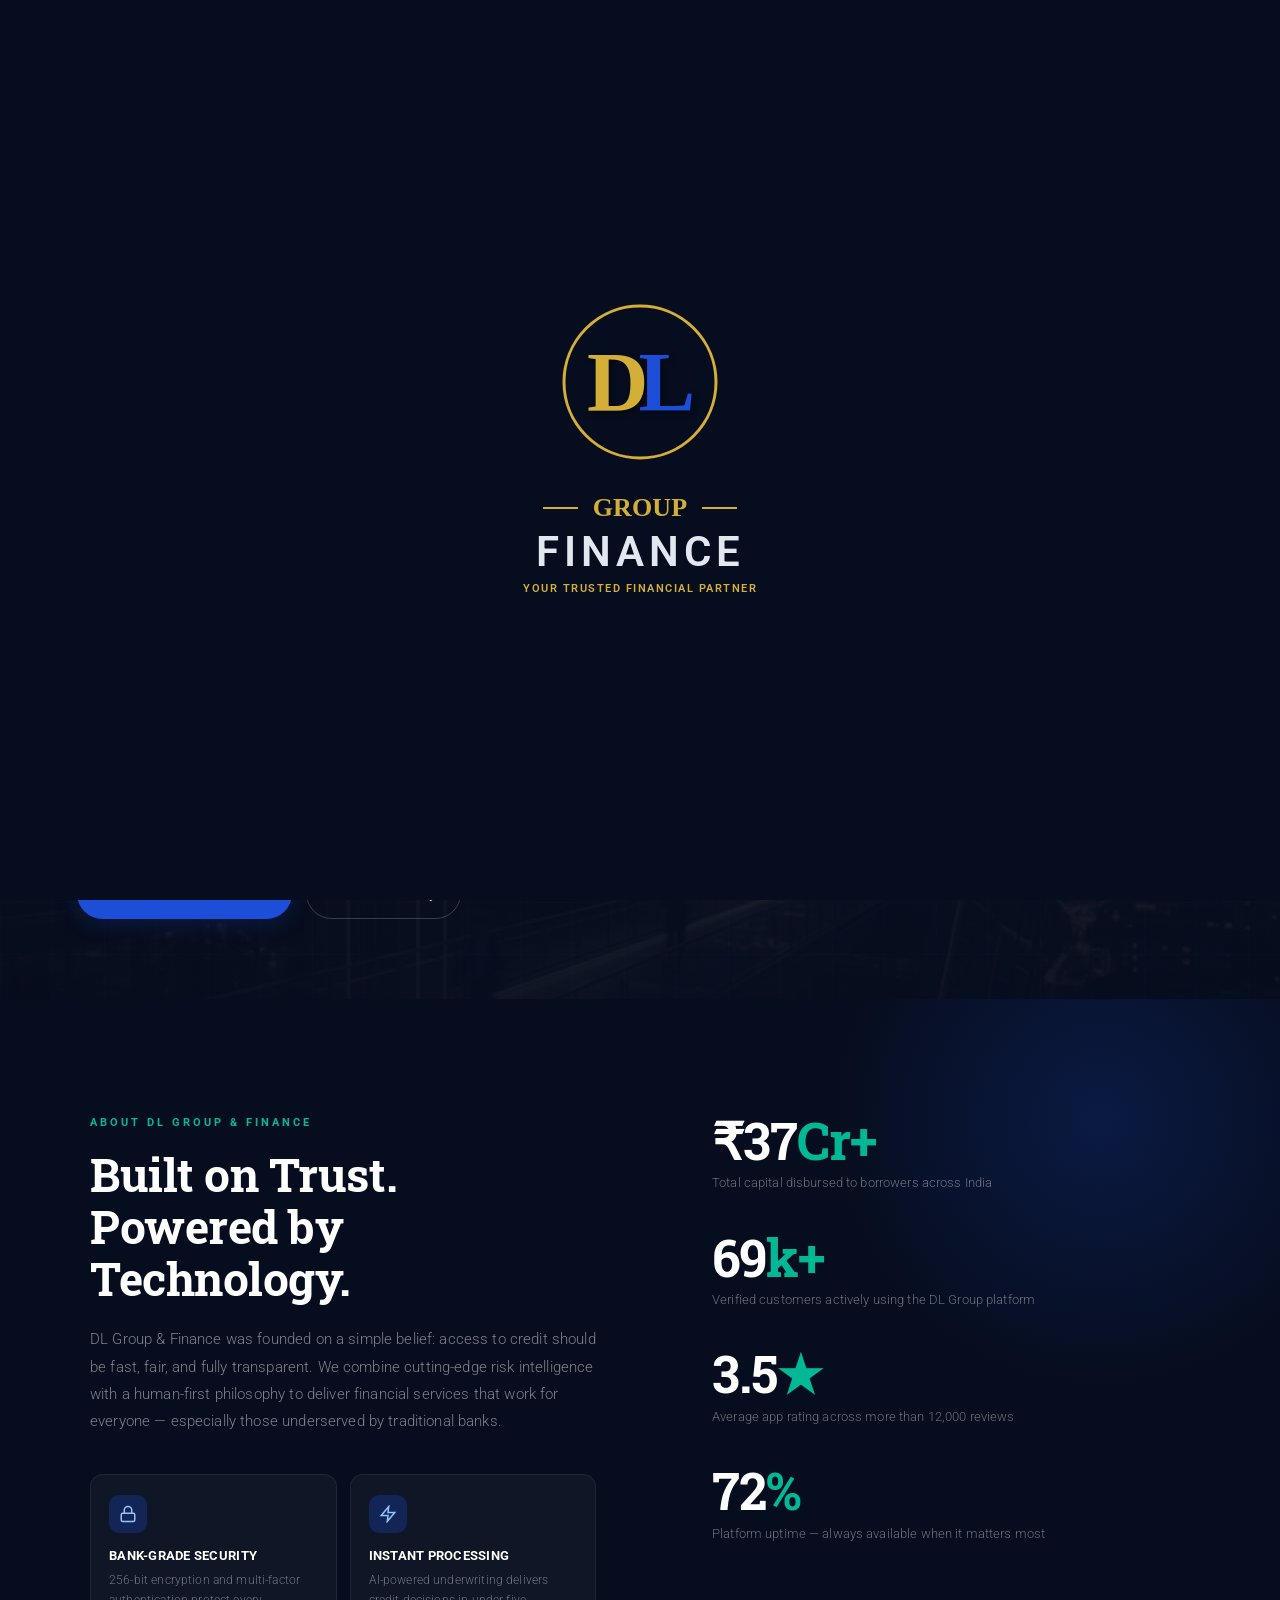
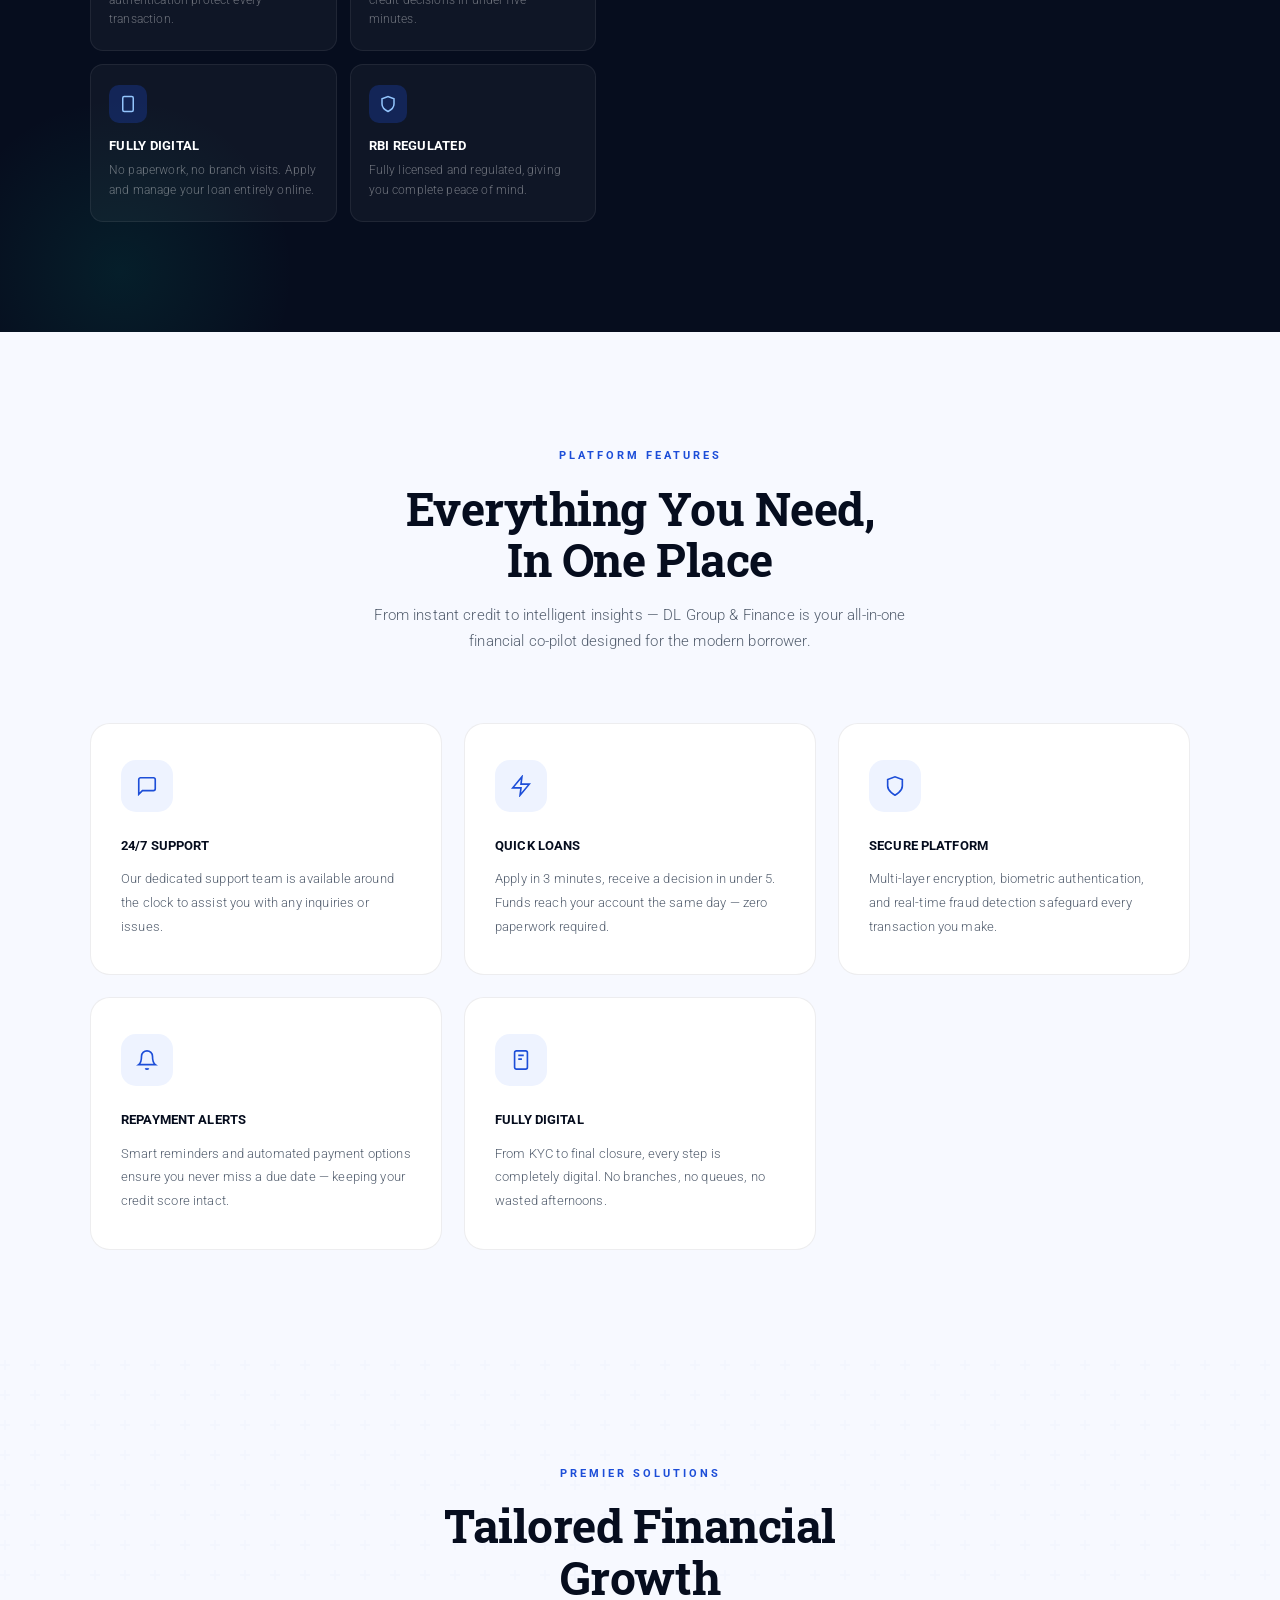
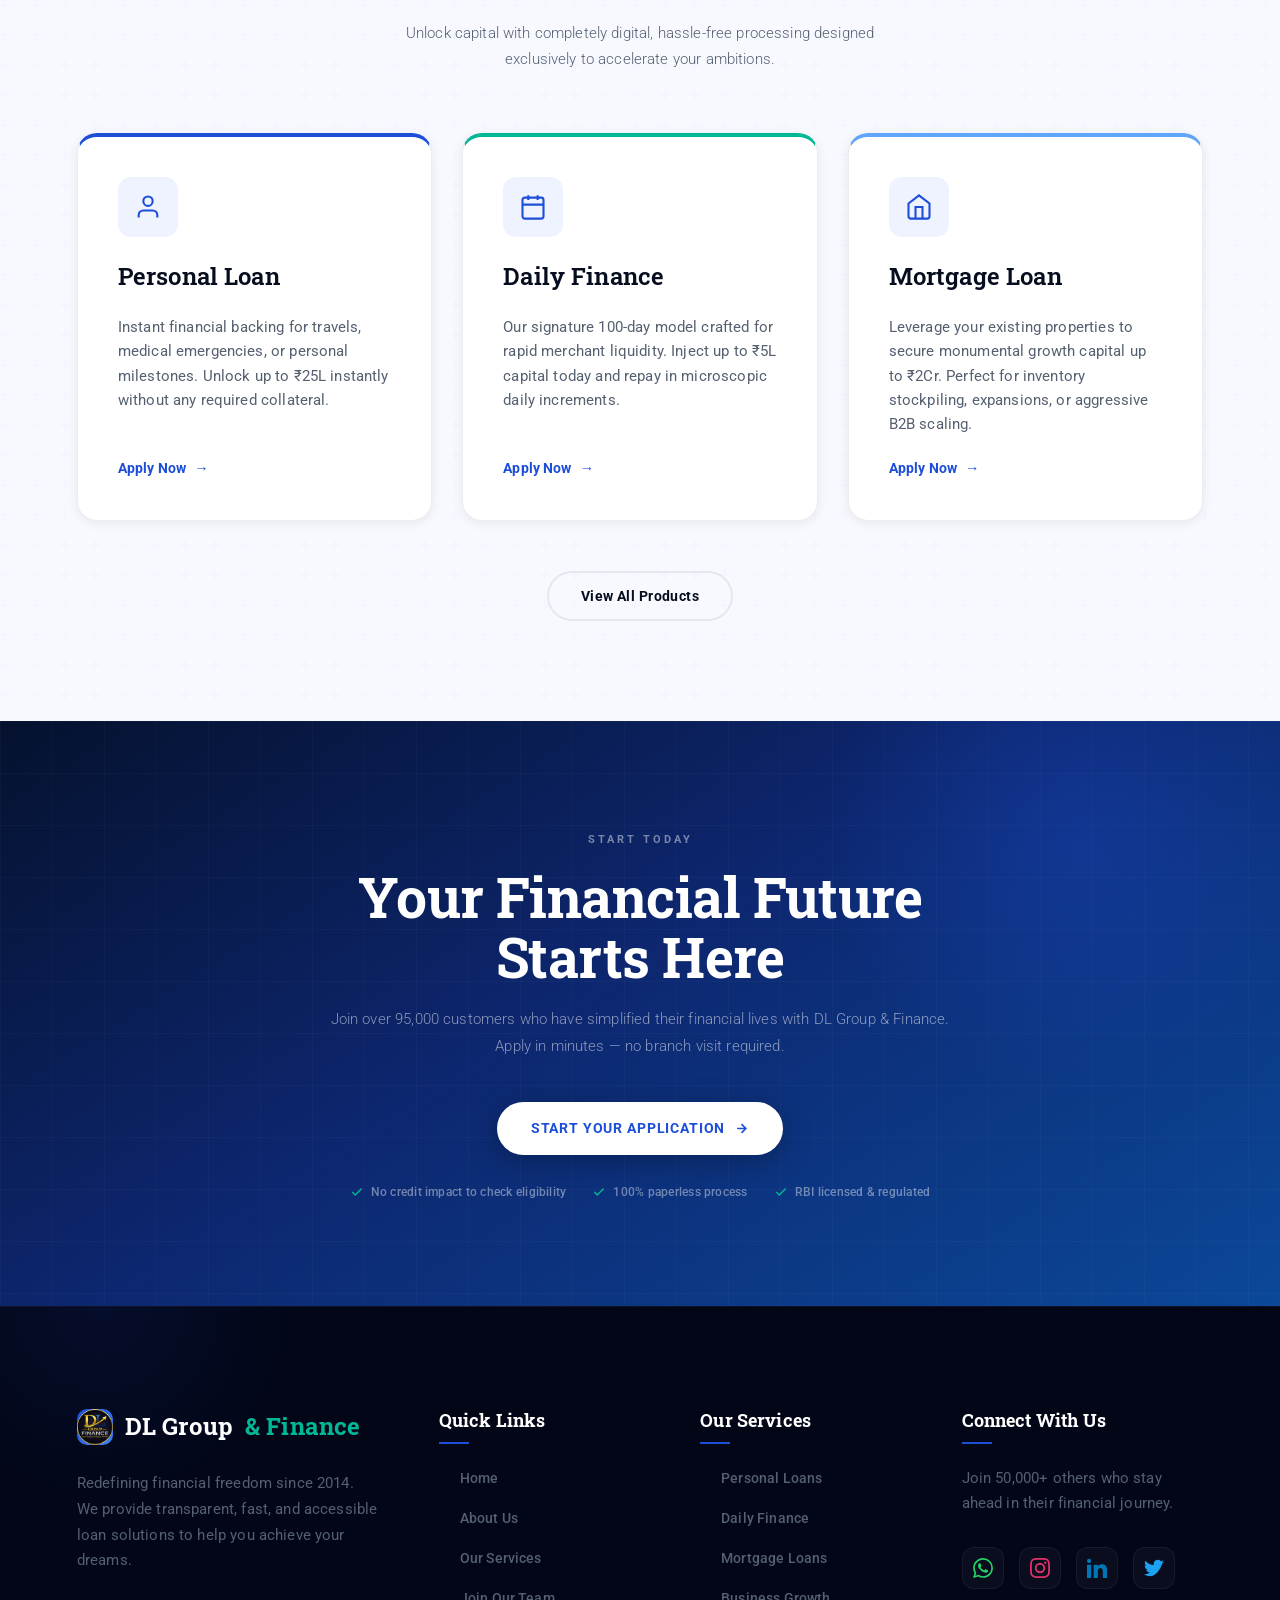
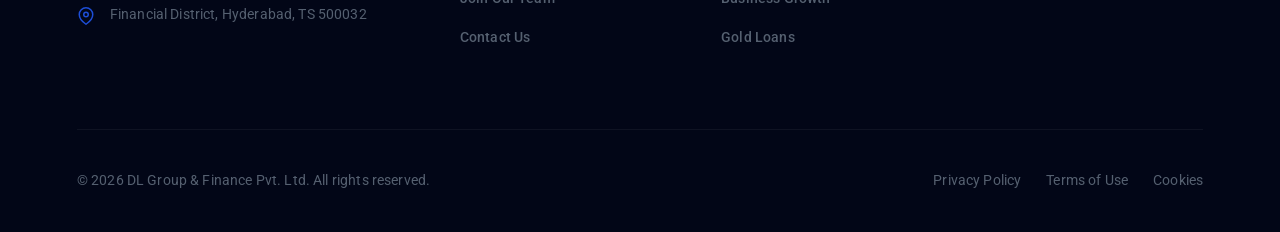
==== commit 8949a10d: "Fix hero section visibility, update loader, add founder message section, and fix layout issues" ====
--- a/index.html
+++ b/index.html
@@ -14,14 +14,25 @@
 
 <body>
 
-    <div id="loader" role="status" aria-label="Loading DL Group &amp; Finance">
-        <div
-            style="margin-bottom: 20px; width: 100px; height: 100px; border-radius: 50%; overflow: hidden; box-shadow: 0 0 20px rgba(0,0,0,0.5);">
-            <img src="dl_logo_circle.png" alt="DL Logo" style="width: 100%; height: 100%; object-fit: cover;">
-        </div>
-        <div class="loader-mark">DL Group <span>&amp; Finance</span></div>
-        <div class="loader-track">
-            <div class="loader-fill"></div>
+    <div id="loader" role="status" aria-label="Loading DL Group & Finance">
+        <div class="loader-brand-container">
+            <!-- Circular path animation -->
+            <svg class="loader-circle-svg" width="160" height="160" viewBox="0 0 160 160">
+                <circle class="loader-circle-path" cx="80" cy="80" r="76" />
+            </svg>
+
+            <!-- Big D & L Letters -->
+            <div class="loader-dl-text">
+                <span class="dl-d">D</span><span class="dl-l">L</span>
+            </div>
+        </div>
+
+        <div class="loader-logo-text">
+            <div class="logo-group">
+                <span class="line"></span> GROUP <span class="line"></span>
+            </div>
+            <div class="logo-finance">FINANCE</div>
+            <div class="logo-tagline">YOUR TRUSTED FINANCIAL PARTNER</div>
         </div>
     </div>
     <nav id="navbar">
@@ -53,74 +64,82 @@
     </div>
 
     <!-- HERO -->
-    <section id="home">
-        <div class="hero-orb orb-1"></div>
-        <div class="hero-orb orb-2"></div>
-        <div class="hero-inner">
-
+    <section id="home"
+        style="min-height: 80vh; padding: 40px 6% 80px; display: flex; align-items: flex-start; background: linear-gradient(rgba(6, 13, 30, 0.85), rgba(6, 13, 30, 0.95)), url('hero-bg-premium.png') no-repeat center center/cover;">
+        <div class="hero-inner"
+            style="max-width: 1400px; grid-template-columns: 1.2fr 0.8fr; gap: 60px; margin-top: 0;">
             <div class="hero-content">
                 <div class="hero-pill">
-                    <div class="hero-pill-dot">
-                        <svg width="10" height="10" fill="none" stroke="currentColor" stroke-width="2.5"
-                            viewBox="0 0 24 24">
+                    <div class="hero-pill-dot"><svg width="10" height="10" fill="none" stroke="currentColor"
+                            stroke-width="2.5" viewBox="0 0 24 24">
                             <path d="M13 2L3 14h9l-1 8 10-12h-9l1-8z" />
-                        </svg>
-                    </div>
-                    Your Trusted Financial Partner
-                </div>
-                <h1 class="hero-title">Empowering Growth.<br><em>Since 2014</em></h1>
-                <p class="hero-sub">From finance to manpower, travel to luxury rentals—we bring seamless expertise and
-                    uncompromising quality to help your business and life thrive.</p>
+                        </svg></div>
+                    Empowering Growth Since 2014
+                </div>
+                <h1 class="hero-title" style="font-size: clamp(2.5rem, 4vw, 3.8rem); margin-bottom: 30px;">DL Group &
+                    Finance —
+                    <br><em>Legacy of Excellence</em>
+                </h1>
+
+                <div class="hero-story"
+                    style="background: rgba(255, 255, 255, 0.03); border-left: 3px solid var(--primary); padding: 30px; border-radius: 0 20px 20px 0; backdrop-filter: blur(10px); margin-bottom: 40px;">
+                    <p
+                        style="color: #fff; font-size: 1.15rem; line-height: 1.7; font-weight: 500; margin-bottom: 25px;">
+                        Founded in 2014 by <strong>Thammireddy Dileep reddy</strong>, DL Group & Finance began with a
+                        clear vision to provide reliable financial services and build long-term relationships based on
+                        trust and transparency.</p>
+
+                    <p style="color: #cbd5e1; font-size: 1rem; line-height: 1.8; margin-bottom: 20px;">What started as a
+                        small initiative quickly grew through dedication, customer satisfaction, and consistent service
+                        excellence. Over the years, we expanded into <strong>Hyderabad, Tirupati, Visakhapatnam,
+                            Bangalore, Mumbai, and Bhopal</strong>, enabling us to support individuals and businesses
+                        across regions.</p>
+
+                    <div
+                        style="display: grid; grid-template-columns: 1fr 1fr; gap: 20px; color: #94a3b8; font-size: 0.9rem; line-height: 1.6;">
+                        <div>
+                            <strong>2015:</strong> DL Tours & Travels launched for affordable travel solutions.
+                        </div>
+                        <div>
+                            <strong>2016:</strong> DL Consultancies established for premium manpower services.
+                        </div>
+                    </div>
+                </div>
+
+                <p style="color: #94a3b8; font-size: 0.95rem; line-height: 1.8; margin-bottom: 40px; max-width: 650px;">
+                    In 2026, we entered the real estate sector with <strong>DL Rental Properties</strong>. Today, DL
+                    Group stands as a diversified organization committed to integrity, innovation, and excellence.
+                    <br><br>
+                    <strong style="color: var(--accent);">DL Group — Empowering Growth Since 2014.</strong>
+                </p>
+
                 <div class="hero-actions">
-                    <a href="services.html" class="btn-primary">
-                        Apply for a Loan
-                        <svg class="arr" width="15" height="15" fill="none" stroke="currentColor" stroke-width="2.5"
-                            viewBox="0 0 24 24">
+                    <a href="services.html" class="btn-primary">Apply for a Loan <svg class="arr" width="15" height="15"
+                            fill="none" stroke="currentColor" stroke-width="2.5" viewBox="0 0 24 24">
                             <path d="M5 12h14M12 5l7 7-7 7" />
-                        </svg>
-                    </a>
-                    <a href="services.html" class="btn-ghost">
-                        <svg width="15" height="15" fill="none" stroke="currentColor" stroke-width="2"
-                            viewBox="0 0 24 24">
-                            <circle cx="12" cy="12" r="10" />
-                            <path d="M10 15l5-3-5-3v6z" />
-                        </svg>
-                        Explore Features
-                    </a>
-                </div>
-                <div class="hero-trust">
-                    <div class="trust-item"><span class="trust-val">₹50Cr+</span><span class="trust-lbl">Loans
-                            Disbursed</span></div>
-                    <div class="trust-div"></div>
-                    <div class="trust-item"><span class="trust-val">95k+</span><span class="trust-lbl">Happy
-                            Customers</span></div>
-                    <div class="trust-div"></div>
-                    <div class="trust-item"><span class="trust-val">4 min</span><span class="trust-lbl">Avg
-                            Approval</span></div>
-                </div>
-            </div>
-
-            <div class="hero-visual">
+                        </svg></a>
+                    <a href="about.html" class="btn-ghost"
+                        style="color: #fff; border-color: rgba(255,255,255,0.2);">Learn Our Story</a>
+                </div>
+            </div>
+
+            <div class="hero-visual" style="position: relative;">
                 <div class="logo-showcase">
-                    <!-- Animated rings -->
                     <div class="logo-ring logo-ring-1"></div>
                     <div class="logo-ring logo-ring-2"></div>
                     <div class="logo-ring logo-ring-3"></div>
 
-                    <!-- Orbital dots -->
-                    <div class="orbit-dot orbit-dot-1"></div>
-                    <div class="orbit-dot orbit-dot-2"></div>
-                    <div class="orbit-dot orbit-dot-3"></div>
-
-                    <!-- Round logo -->
-                    <div class="logo-img-wrapper">
-                        <img src="dl_logo_circle.png" alt="DL Group & Finance Logo">
-                    </div>
-
-                    <!-- Removed Floating widgets as requested -->
-                </div>
-            </div>
-
+                    <div class="logo-img-wrapper"
+                        style="box-shadow: 0 0 0 10px rgba(29, 78, 216, 0.1), 0 30px 60px rgba(0,0,0,0.5);">
+                        <img src="founder.png" alt="Thammireddy Dileep Reddy">
+                    </div>
+
+                    <div class="founder-info-hero">
+                        <div class="founder-name">Thammireddy Dileep Reddy</div>
+                        <div class="founder-tag">Founder of DL Group & Finance</div>
+                    </div>
+                </div>
+            </div>
         </div>
     </section>
 
@@ -396,8 +415,9 @@
 
     <script>
         // Loader
-        window.addEventListener('load', () => { setTimeout(() => document.getElementById('loader').classList.add('hidden'), 800); });
-
+        window.addEventListener('load', () => { setTimeout(() => document.getElementById('loader').classList.add('hidden'), 4500); });
+
+        // Navigation
         const hamburger = document.getElementById('hamburger');
         const mobileMenu = document.getElementById('mobileMenu');
         hamburger.addEventListener('click', () => {
@@ -410,53 +430,48 @@
             if (navbar) navbar.classList.toggle('scrolled', window.scrollY > 10);
         });
 
-        // Scroll reveal
+        // Scroll Reveal
         const revealObs = new IntersectionObserver(entries => {
             entries.forEach(e => { if (e.isIntersecting) { e.target.classList.add('visible'); revealObs.unobserve(e.target); } });
         }, { threshold: 0.1 });
         document.querySelectorAll('.reveal').forEach(el => revealObs.observe(el));
 
-        // Stat border line + counter animation
-        function animateCounter(el, target, prefix, suffix, duration) {
-            let start = null;
-            const isFloat = target % 1 !== 0;
-            const step = (ts) => {
-                if (!start) start = ts;
-                const progress = Math.min((ts - start) / duration, 1);
-                const eased = 1 - Math.pow(1 - progress, 3);
-                const current = isFloat ? (eased * target).toFixed(1) : Math.floor(eased * target);
-                el.textContent = prefix + current + suffix;
-                if (progress < 1) requestAnimationFrame(step);
-                else el.textContent = prefix + target + suffix;
-            };
-            requestAnimationFrame(step);
+        // Stats Counter
+        const statData = [
+            { target: 50, prefix: '₹', suffix: 'Cr+' },
+            { target: 95, prefix: '', suffix: 'k+' },
+            { target: 4.8, prefix: '', suffix: '★' },
+            { target: 99, prefix: '', suffix: '%' }
+        ];
+
+        function animateStats() {
+            const bstats = document.querySelectorAll('.bstat');
+            bstats.forEach((bs, i) => {
+                const numEl = bs.querySelector('.bstat-num');
+                const data = statData[i];
+                let start = 0;
+                const duration = 2000;
+                const startTime = performance.now();
+
+                function update(currentTime) {
+                    const elapsed = currentTime - startTime;
+                    const progress = Math.min(elapsed / duration, 1);
+                    const currentVal = (progress * data.target).toFixed(data.target % 1 === 0 ? 0 : 1);
+                    numEl.innerHTML = `${data.prefix}${currentVal}<span>${data.suffix}</span>`;
+                    if (progress < 1) requestAnimationFrame(update);
+                }
+                requestAnimationFrame(update);
+            });
         }
 
-        const statData = [
-            { prefix: '₹', target: 50, suffix: 'Cr+' },
-            { prefix: '', target: 95, suffix: 'k+' },
-            { prefix: '', target: 4.8, suffix: '★' },
-            { prefix: '', target: 99, suffix: '%' }
-        ];
-
         const statObs = new IntersectionObserver(entries => {
-            entries.forEach(e => {
-                if (e.isIntersecting) {
-                    const bstats = document.querySelectorAll('.bstat');
-                    bstats.forEach((bs, i) => {
-                        bs.classList.add('visible-stat');
-                        const numEl = bs.querySelector('.bstat-num');
-                        if (numEl && statData[i]) {
-                            const d = statData[i];
-                            setTimeout(() => animateCounter(numEl, d.target, d.prefix, d.suffix, 1200), i * 120);
-                        }
-                    });
-                    statObs.disconnect();
-                }
-            });
-        }, { threshold: 0.3 });
-        const firstStat = document.querySelector('.bstat');
-        if (firstStat) statObs.observe(firstStat);
+            if (entries.length > 0 && entries[0].isIntersecting) {
+                animateStats();
+                statObs.disconnect();
+            }
+        }, { threshold: 0.5 });
+        const statsSec = document.querySelector('#about');
+        if (statsSec) statObs.observe(statsSec);
 
         // Tab ripple effect
         document.querySelectorAll('.tab-btn').forEach(btn => {
@@ -486,11 +501,14 @@
         // Smooth anchors
         document.querySelectorAll('a[href^="#"]').forEach(a => {
             a.addEventListener('click', e => {
-                const t = document.querySelector(a.getAttribute('href'));
-                if (t) { e.preventDefault(); t.scrollIntoView({ behavior: 'smooth', block: 'start' }); }
+                e.preventDefault();
+                document.querySelector(a.getAttribute('href')).scrollIntoView({
+                    behavior: 'smooth'
+                });
             });
         });
     </script>
+
     <footer id="main-footer">
         <div class="footer-grid">
             <!-- Column 1: Company -->
--- a/style.css
+++ b/style.css
@@ -21,6 +21,8 @@
             --radius: 20px;
             --radius-sm: 13px;
             --radius-xs: 8px;
+            --gold: #d4af37;
+            --navy-deep: #060d1e;
         }
 
         *,
@@ -54,66 +56,166 @@
         /* ════════════════════════════════════
      LOADER
   ════════════════════════════════════ */
+        /* New SVG Loader Styles */
         #loader {
             position: fixed;
             inset: 0;
             z-index: 9999;
-            background: linear-gradient(148deg, #05112e 0%, #0d2770 52%, #0a4898 100%);
+            background: var(--navy-deep);
             display: flex;
             flex-direction: column;
+            /* Stack logo and text */
             align-items: center;
             justify-content: center;
-            gap: 28px;
-            transition: opacity 0.8s cubic-bezier(.4, 0, .2, 1), visibility 0.8s;
+            transition: opacity 0.8s ease, visibility 0.8s;
         }
 
         #loader.hidden {
             opacity: 0;
             visibility: hidden;
-        }
-
-        .loader-mark {
-            font-family: 'Roboto Slab', serif;
-            font-size: 2.2rem;
-            font-weight: 500;
-            color: #fff;
-            letter-spacing: 0.02em;
+            pointer-events: none;
+        }
+
+        .loader-brand-container {
+            position: relative;
+            width: 160px;
+            height: 160px;
+            display: flex;
+            align-items: center;
+            justify-content: center;
+            margin-bottom: 20px;
+        }
+
+        .loader-circle-svg {
+            position: absolute;
+            top: 0;
+            left: 0;
+            width: 100%;
+            height: 100%;
+        }
+
+        .loader-circle-path {
+            stroke-dasharray: 480;
+            stroke-dashoffset: 480;
+            stroke: var(--gold);
+            stroke-width: 3;
+            fill: none;
+            transform: rotate(-90deg);
+            transform-origin: center;
+            animation: drawCircle 1s cubic-bezier(0.4, 0, 0.2, 1) forwards;
+        }
+
+        .loader-dl-text {
+            font-family: 'Times New Roman', Times, serif;
+            font-size: 85px;
+            font-weight: 700;
+            letter-spacing: -2px;
+            line-height: 1;
+            display: flex;
             opacity: 0;
-            animation: riseUp 0.65s 0.2s cubic-bezier(.4, 0, .2, 1) forwards;
-        }
-
-        .loader-mark span {
-            color: var(--accent);
-        }
-
-        .loader-track {
-            width: 148px;
+            transform: scale(0.8);
+            animation: popIn 0.6s 1s cubic-bezier(0.4, 0, 0.2, 1) forwards;
+            position: relative;
+            z-index: 2;
+        }
+
+        .loader-dl-text .dl-d {
+            color: var(--gold);
+            text-shadow: 2px 2px 5px rgba(0, 0, 0, 0.5);
+        }
+
+        .loader-dl-text .dl-l {
+            color: #1d4ed8;
+            text-shadow: 2px 2px 5px rgba(0, 0, 0, 0.5);
+            margin-left: -8px;
+        }
+
+        .loader-logo-text {
+            display: flex;
+            flex-direction: column;
+            align-items: center;
+            margin-top: 5px;
+        }
+
+        .logo-group {
+            font-family: 'Times New Roman', Times, serif;
+            font-size: 26px;
+            font-weight: 700;
+            color: var(--gold);
+            display: flex;
+            align-items: center;
+            gap: 15px;
+            opacity: 0;
+            transform: translateY(10px);
+            animation: slideUpFade 0.6s 1.5s ease-out forwards;
+        }
+
+        .logo-group .line {
+            width: 35px;
             height: 2px;
-            background: rgba(255, 255, 255, 0.1);
-            border-radius: 2px;
-            overflow: hidden;
+            background-color: var(--gold);
+        }
+
+        .logo-finance {
+            font-family: 'Montserrat', 'Roboto', sans-serif;
+            font-size: 42px;
+            font-weight: 600;
+            color: #e2e8f0;
+            letter-spacing: 5px;
+            line-height: 1.1;
             opacity: 0;
-            animation: riseUp 0.5s 0.45s forwards;
-        }
-
-        .loader-fill {
-            height: 100%;
-            width: 0;
-            border-radius: 2px;
-            background: linear-gradient(90deg, var(--accent) 0%, #60a5fa 100%);
-            animation: fillBar 1.15s 0.55s cubic-bezier(.4, 0, .2, 1) forwards;
-        }
-
-        @keyframes fillBar {
+            transform: translateY(10px);
+            animation: slideUpFade 0.6s 2s ease-out forwards;
+        }
+
+        .logo-tagline {
+            font-family: 'Montserrat', 'Roboto', sans-serif;
+            font-size: 11px;
+            font-weight: 600;
+            color: var(--gold);
+            letter-spacing: 1.5px;
+            margin-top: 5px;
+            opacity: 0;
+            animation: fadeIn 0.6s 2.5s ease-out forwards;
+        }
+
+        @keyframes drawCircle {
+            100% {
+                stroke-dashoffset: 0;
+            }
+        }
+
+        @keyframes popIn {
+            100% {
+                opacity: 1;
+                transform: scale(1);
+            }
+        }
+
+        @keyframes slideUpFade {
+            100% {
+                opacity: 1;
+                transform: translateY(0);
+            }
+        }
+
+        @keyframes fadeIn {
             to {
-                width: 100%;
+                opacity: 1;
+            }
+        }
+
+        @keyframes fadeOutLoader {
+            to {
+                opacity: 0;
+                visibility: hidden;
             }
         }
 
         @keyframes riseUp {
             from {
                 opacity: 0;
-                transform: translateY(10px);
+                transform: translateY(30px);
             }
 
             to {
@@ -555,8 +657,37 @@
             justify-content: center;
             position: relative;
             aspect-ratio: 1;
-            max-width: 460px;
+            max-width: 320px;
             margin: 0 auto;
+            transform: translateY(-120px);
+        }
+
+        .founder-info-hero {
+            position: absolute;
+            bottom: -50px;
+            /* Tighter spacing */
+            left: 50%;
+            transform: translateX(-50%);
+            text-align: center;
+            width: 100%;
+            white-space: nowrap;
+            z-index: 10;
+        }
+
+        .founder-info-hero .founder-name {
+            font-family: 'Roboto Slab', serif;
+            font-size: 1.45rem;
+            font-weight: 700;
+            color: #fff;
+            margin-bottom: 4px;
+        }
+
+        .founder-info-hero .founder-tag {
+            font-size: 0.8rem;
+            color: var(--accent);
+            text-transform: uppercase;
+            letter-spacing: 2.5px;
+            font-weight: 600;
         }
 
         /* Outer glow rings */
@@ -665,6 +796,18 @@
                 0 20px 60px rgba(6, 13, 30, 0.18),
                 0 0 80px rgba(29, 78, 216, 0.12);
             animation: logoFloat 5s ease-in-out infinite;
+        }
+
+        .hero-story strong {
+            color: var(--primary);
+            font-weight: 700;
+        }
+
+        .founder-badge {
+            background: linear-gradient(to top, rgba(6, 13, 30, 0.95), rgba(6, 13, 30, 0.4) 60%, transparent) !important;
+            backdrop-filter: blur(4px);
+            -webkit-backdrop-filter: blur(4px);
+            border-top: 1px solid rgba(255, 255, 255, 0.1);
         }
 
         @keyframes logoFloat {
@@ -2506,9 +2649,36 @@
         }
 
         @media (max-width: 960px) {
-            .careers-hero-alt {
-                padding-top: 120px;
-            }
+            #home {
+                padding-top: 100px !important;
+                /* Ensure content isn't under navbar */
+                min-height: auto !important;
+            }
+
+            #home .hero-inner {
+                grid-template-columns: 1fr !important;
+                text-align: left;
+                gap: 40px;
+                margin-top: 0 !important;
+            }
+
+            .logo-showcase {
+                transform: translateY(0) !important;
+                /* Reset desktop transform */
+                max-width: 300px !important;
+                margin: 40px auto 80px !important;
+            }
+
+            .founder-info-hero {
+                bottom: -60px !important;
+                white-space: normal !important;
+            }
+
+            .founder-info-hero .founder-name {
+                font-size: 1.25rem !important;
+            }
+
+            /* ... existing media query continues ... */
 
             .careers-hero-inner {
                 grid-template-columns: 1fr;
